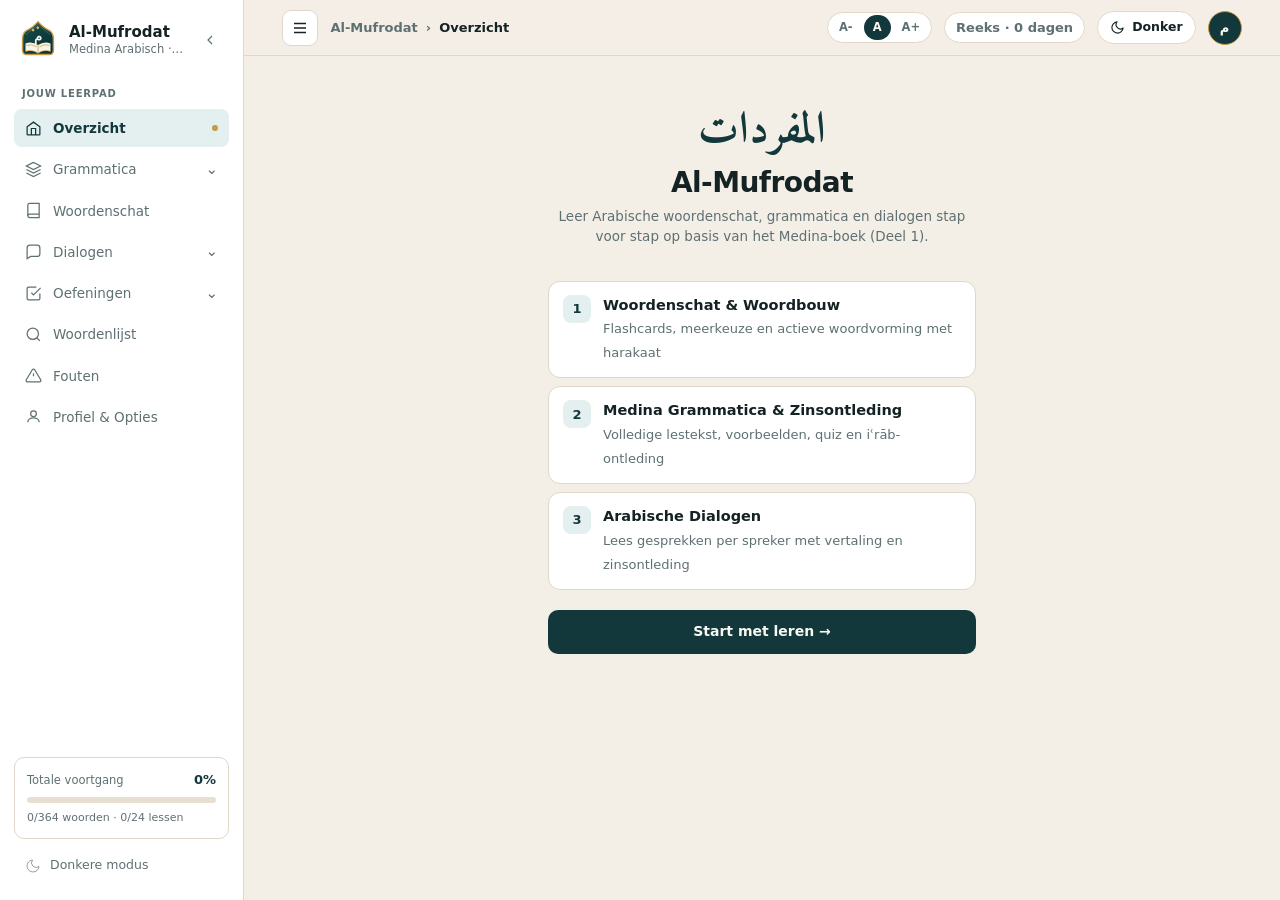
==== index.html @ 9043acca "Ververs grammatica- en CSS-cache op mobiel" ====
<!DOCTYPE html>
<html lang="nl">
<head>
<meta charset="UTF-8">
<meta name="viewport" content="width=device-width, initial-scale=1, viewport-fit=cover">
<title>Al-Mufrodat — Medina Arabisch · Woordenschat, Grammatica & Dialogen</title>
<meta name="theme-color" content="#F5F0E8">
<meta name="apple-mobile-web-app-capable" content="yes">
<link rel="icon" type="image/svg+xml" href="assets/al-mufrodat-logo.svg">
<meta name="description" content="Leer Arabische woordenschat, grammatica en dialogen met de Medina-methode. Download de woordenlijsten per les als PDF.">
<link rel="stylesheet" href="styles.css?v=20261110logo">
<link rel="stylesheet" href="polish.css?v=20261110mobile">
<script src="lessons_v2.js?v=20261110logo"></script>
<script src="grammar_v2.js?v=20261110mobile"></script>
<script src="parse_data.js?v=20261110logo"></script>
<script src="exercises_v2.js?v=20261110logo"></script>
<script src="conv_duo.js?v=20261110logo"></script>
<script src="vocab_duo.js?v=20261110logo"></script>
<style>
.duo-head{display:flex;flex-wrap:wrap;gap:12px;align-items:stretch;margin-bottom:18px}
.duo-stat{flex:1;min-width:100px;background:var(--surface);border:1.5px solid var(--line);border-radius:16px;padding:12px 14px;display:flex;flex-direction:column;gap:2px}
.duo-stat .k{font-size:11px;font-weight:700;letter-spacing:.06em;text-transform:uppercase;color:var(--muted)}
.duo-stat .v{font-size:22px;font-weight:800;color:var(--forest);line-height:1.15}
.duo-stat.gold .v{color:var(--gold)}
.duo-stat.fire .v{color:#e85d04}
.duo-tools{display:flex;flex-wrap:wrap;gap:8px;margin-bottom:16px;align-items:center}
.duo-tools .grow{flex:1}
.duo-path{display:flex;flex-direction:column;align-items:center;gap:0;max-width:420px;margin:0 auto;padding:8px 0 24px}
.duo-node-wrap{display:flex;flex-direction:column;align-items:center;width:100%;position:relative}
.duo-connector{width:4px;height:22px;background:var(--line);border-radius:4px}
.duo-node{width:100%;display:flex;align-items:center;gap:14px;padding:12px 14px;background:var(--surface);border:2px solid var(--line);border-radius:18px;cursor:pointer;text-align:start;font:inherit;color:inherit;box-shadow:0 2px 0 var(--line)}
.duo-node.done{border-color:var(--ok)}
.duo-node.busy{border-color:var(--gold)}
.duo-bubble{width:52px;height:52px;border-radius:50%;flex-shrink:0;display:grid;place-items:center;font-weight:800;font-size:16px;background:var(--paper-deep);color:var(--muted);border:3px solid var(--line)}
.duo-node.busy .duo-bubble{background:var(--gold);color:#173B3F}
.duo-node.done .duo-bubble{background:var(--ok);color:#fff}
.duo-node-body{flex:1;min-width:0}
.duo-node-body strong{display:block;font-size:15px;font-weight:700}
.duo-node-body span{font-size:12.5px;color:var(--muted)}
.duo-node-cta{font-size:12px;font-weight:700;color:var(--forest)}
.flash-card .hint,.flash-card .translit,.card .translit,.translit{display:none!important}
.qcard .q-pic{margin:0 0 10px!important}
.qcard .qar,.qcard .big-ar{font-size:clamp(26px,7vw,38px)!important;margin-top:8px!important}
.gram-sec-title{display:none!important}

/* Woordenlijsten zijn lesmateriaal, geen aparte grammatica-sectie. */
.vocab-pdf-link{display:inline-flex;align-items:center;justify-content:center;min-height:40px;align-self:flex-end;margin:8px 6px 4px;padding:7px 14px;border:1px solid var(--line);border-radius:12px;color:var(--forest);background:var(--surface);font-size:13px;font-weight:750;text-decoration:none}
.vocab-pdf-link:hover,.vocab-pdf-link:focus-visible{border-color:var(--gold);background:var(--forest-soft);outline-offset:2px}
.sb-brand-mark[src]{display:block;width:40px;height:40px;object-fit:contain;border:0;background:transparent;border-radius:0}
@media(max-width:480px){.vocab-pdf-link{margin:8px 4px 8px}}
</style>
</head>
<body>
<div id="sidebar-host"></div>
<div id="topbar-host"></div>
<div id="app"><p style="padding:2rem;font-family:system-ui">Laden…</p></div>
<div id="tabbar-host"></div>
<div class="toast" id="toast"></div>
<script>
(async function(){
  const GOOD = 'app_core.js';
  function scrollPageTop(){
    try {
      window.scrollTo(0, 0);
      document.documentElement.scrollTop = 0;
      document.body.scrollTop = 0;
      const app = document.getElementById('app');
      if (app) app.scrollTop = 0;
    } catch (e) {}
  }
  window.__scrollPageTop = scrollPageTop;
  try {
    const res = await fetch(GOOD);
    if (!res.ok) throw new Error('HTTP ' + res.status);
    let inline = await res.text();
    if (!inline.includes('const BASE_WORDS') || !inline.includes('function render(')) {
      throw new Error('Lokaal applicatiescript ontbreekt of is ongeldig');
    }

    inline = inline
      .replace(/function renderBook\(\)\{\s*if\(window\.renderBook\) return window\.renderBook\(\);\s*return '';\s*\}/, 'function renderBookFallback(){ return ""; }')
      .replace(/function renderBookLesson\(\)\{\s*if\(window\.renderBookLesson\) return window\.renderBookLesson\(\);\s*return '';\s*\}/, 'function renderBookLessonFallback(){ return ""; }')
      .replace(/html=\(window\.renderBook\?window\.renderBook\(\):renderBook\(\)\);/g, 'html=(typeof window.renderBook==="function"?window.renderBook():renderBookFallback());')
      .replace(/html=\(window\.renderBookLesson\?window\.renderBookLesson\(\):renderBookLesson\(\)\);/g, 'html=(typeof window.renderBookLesson==="function"?window.renderBookLesson():renderBookLessonFallback());');

    inline = inline.replace(
      /if\(m==='gram'\)\{\s*sbMenuState\.gram = true;\s*state\.path='grammar';\s*if\(state\.view==='book-lesson'\)\{\s*state\.view='book';\s*state\.bookLesson=null;\s*try\{history\.pushState\(null,'','#\/grammatica'\)\}\s*catch\(e\)\{\}\s*\} else if\(state\.view!=='book'\)\{\s*state\.view='book';\s*state\.bookLesson=null;\s*try\{history\.pushState\(null,'','#\/grammatica'\)\}\s*catch\(e\)\{\}\s*\}\s*render\(\);\s*\(document\.getElementById\("app"\)\|\|window\)\.scrollTop=0;\s*return;\s*\}/,
      "if(m==='gram'){const willOpen=!sbMenuState.gram;sbMenuState.gram=willOpen;if(willOpen){state.path='grammar';if(state.view!=='book'&&state.view!=='book-lesson'){state.view='book';state.bookLesson=null;try{history.pushState(null,'','#/grammatica')}catch(e){}}}render();if(willOpen&&window.__scrollPageTop)window.__scrollPageTop();return;}if(m==='ex'){const willOpenEx=!sbMenuState.ex;sbMenuState.ex=willOpenEx;if(willOpenEx){state.path='exercises';if(state.view!=='ex'&&state.view!=='ex-lesson'){state.view='ex';state.exLesson=null;try{history.pushState(null,'','#/oefeningen')}catch(e){}}}render();if(willOpenEx&&window.__scrollPageTop)window.__scrollPageTop();return;}"
    );

    inline = inline
      .replace(/const gramOpen = \(path === 'grammar'\) \|\| \(state\.view === 'book'\) \|\| \(state\.view === 'book-lesson'\) \|\| !!sbMenuState\.gram;/, "const gramOpen = !!sbMenuState.gram;\n  const exOpen = !!sbMenuState.ex;")
      .replace(/const convOpen = \(path === 'conv'\) \|\| \(state\.view === 'conv'\) \|\| \(state\.view === 'conv-unit'\) \|\| !!sbMenuState\.conv;/, "const convOpen = !!sbMenuState.conv;");

    inline = inline.replace(/let sbMenuState = \{ gram: false, conv: false \};/, "let sbMenuState = { gram: false, conv: false, ex: false };\nwindow.sbMenuState = sbMenuState;");
    inline = inline.replace(/else if\(act==='open-book'\)\{\s*state\.path='grammar';/, "else if(act==='open-book'){\n    sbMenuState.gram=true;\n    state.path='grammar';");
    inline = inline.replace(/\(document\.getElementById\("app"\)\|\|window\)\.scrollTop=0/g, "(window.__scrollPageTop?window.__scrollPageTop():window.scrollTo(0,0))");
    inline = inline.replace(/if\(\['book','book-lesson'\]\.includes\(state\.view\)\)return 'grammar';/, "if(['book','book-lesson'].includes(state.view))return 'grammar';\n  if(['ex','ex-lesson'].includes(state.view))return 'exercises';");
    inline = inline.replace(/else if\(state\.view==='book-lesson'\)html=\(typeof window\.renderBookLesson===\"function\"\?window\.renderBookLesson\(\):renderBookLessonFallback\(\)\);/, "else if(state.view==='book-lesson')html=(typeof window.renderBookLesson===\"function\"?window.renderBookLesson():renderBookLessonFallback());\n  else if(state.view==='ex')html=(typeof window.renderExercises===\"function\"?window.renderExercises():'<p class=\"empty\">Oefeningen laden…</p>');\n  else if(state.view==='ex-lesson')html=(typeof window.renderExerciseLesson===\"function\"?window.renderExerciseLesson():'<p class=\"empty\">Oefening laden…</p>');");
    // Compacte labels voor de mobiele hoofdtabbalk.
    inline = inline.replace("{v:'vocab',l:'Woorden',", "{v:'vocab',l:'Woord',")
      .replace("{v:'book',l:'Grammatica',", "{v:'book',l:'Gram.',")
      .replace("{v:'conv',l:'Dialogen',", "{v:'conv',l:'Praat',");
    inline = inline.replace(/book: 'Grammatica · Medina-boek',/, "book: 'Grammatica · Medina-boek',\n    ex: 'Oefeningen',\n    'ex-lesson': 'Oefeningen',");

    inline = inline.replace(
      /(<button type="button" class="sbn sbn-course \$\{path==='conv'\?'active':''\}" data-act="sb-menu" data-menu="conv"[\s\S]*?<\/div>\s*)\n\n\n\s*<button type="button" class="sbn \$\{state\.view==='words'/,
      "$1\n\n      <button type=\"button\" class=\"sbn sbn-course ${path==='exercises'?'active':''}\" data-act=\"sb-menu\" data-menu=\"ex\" aria-expanded=\"${exOpen}\">\n        <svg viewBox=\"0 0 24 24\" fill=\"none\" stroke=\"currentColor\"><path d=\"M9 11l3 3L22 4\"/><path d=\"M21 12v7a2 2 0 01-2 2H5a2 2 0 01-2-2V5a2 2 0 012-2h11\"/></svg>\n        <span>Oefeningen</span>\n        <span class=\"sb-chevron\">⌄</span>\n      </button>\n      <div class=\"sb-course-menu ${exOpen?'open':''}\">\n        ${exLinks}\n      </div>\n\n      <button type=\"button\" class=\"sbn ${state.view==='words'"
    );

    inline = inline.replace(
      /const convLinks = Object\.entries\(CONVERSATIONS\)\.map\(\(\[u, c\]\) => \{[\s\S]*?\}\)\.join\(''\);/,
      "const convLinks = Object.entries(CONVERSATIONS).map(([u, c]) => {\n    const active = state.view==='conv-unit' && String(state.convUnit)===String(u);\n    const num = String(u).padStart(2,'0');\n    return `<button type=\"button\" class=\"${active?'active':''}\" data-act=\"open-conv\" data-u=\"${u}\"><span>${num}</span>${esc(c.titleNl)}</button>`;\n  }).join('');\n\n  const exListNums = [];\n  for (let i = 1; i <= 23; i++) exListNums.push(i);\n  const exLinks = exListNums.map(n => {\n    const active = state.view==='ex-lesson' && Number(state.exLesson)===Number(n);\n    const num = String(n).padStart(2,'0');\n    const isDone = (window.EX2 && window.EX2.lessonDone) ? window.EX2.lessonDone(n) : false;\n    return `<button type=\"button\" class=\"${active?'active':''}\" data-act=\"open-ex\" data-l=\"${n}\"><span>${num}</span>Les ${n}${isDone?' ✓':''}</button>`;\n  }).join('');"
    );

    inline = inline.replace(/else if\(act==='open-book'\)\{/, "else if(act==='open-ex'){\n    const n = parseInt(btn.dataset.l, 10);\n    if(isNaN(n)) return;\n    sbMenuState.ex = true;\n    state.path = 'exercises';\n    state.view = 'ex-lesson';\n    state.exLesson = n;\n    try{history.pushState(null,'','#/oefeningen/'+n)}catch(e){}\n    render();\n    if(window.__scrollPageTop) window.__scrollPageTop();\n    return;\n  }\n  else if(act==='open-book'){");

    inline = inline.replace(
      /else if\(v==='book'\)\{state\.path='grammar';state\.view='book';state\.bookLesson=null;state\.bookTab='uitleg';if\(state\.g2\)state\.g2\.view='map';sbMenuState\.gram=true;try\{history\.pushState\(null,'','#\/grammatica'\)\}catch\(e\)\{\}\}/,
      "else if(v==='book'){state.path='grammar';state.view='book';state.bookLesson=null;state.bookTab='uitleg';if(state.g2)state.g2.view='map';sbMenuState.gram=true;try{history.pushState(null,'','#/grammatica')}catch(e){}}\n    else if(v==='ex'||v==='oefeningen'){state.path='exercises';state.view='ex';state.exLesson=null;sbMenuState.ex=true;try{history.pushState(null,'','#/oefeningen')}catch(e){}}"
    );

    // De oude globale declaraties overschreven eerder de modernere renderers
    // uit conv_duo.js en vocab_duo.js. Bewaar ze uitsluitend als fallback.
    inline = inline.replace(/function renderConv\(\)\{/, 'function renderConvLegacy(){');
    inline = inline.replace(/function renderConvUnit\(\)\{/, 'function renderConvUnitLegacy(){');
    inline = inline.replace(/function renderFlash\(\)\{/, 'function renderFlashLegacy(){');

    inline = inline.replace(/else if\(state\.view==='conv'\)html=renderConv\(\);/, "else if(state.view==='conv')html=(typeof window.renderConv===\"function\"?window.renderConv():renderConvLegacy());");
    inline = inline.replace(/else if\(state\.view==='conv-unit'\)html=renderConvUnit\(\);/, "else if(state.view==='conv-unit')html=(typeof window.renderConvUnit===\"function\"?window.renderConvUnit():renderConvUnitLegacy());");
    inline = inline.replace(/else if\(state\.view==='flash'\)html=renderFlash\(\);/, "else if(state.view==='flash')html=(typeof window.renderFlash===\"function\"?window.renderFlash():renderFlashLegacy());");
    inline = inline.replace(/state\.convUnit=String\(btn\.dataset\.u\|\|''\);state\.view='conv-unit';state\.convOpen=\{\};state\.convShowAll=true;state\.convDi=0;state\.path='conv';/, "state.convUnit=String(btn.dataset.u||'');state.view='conv-unit';state.convOpen={};state.convShowAll=false;state.convDi=0;state.path='conv';");
    inline = inline.replace(/<div class="hint">\$\{f\?'Tik of druk Spatie om terug te draaien':'Tik of druk Spatie voor antwoord'\}<\/div>/g, '');
    inline = inline.replace(/<div class="vl-translit" style="margin-bottom:12px">Transcriptie-hint: <strong>\$\{esc\(w\.translit\|\|''\)\}<\/strong><\/div>/g, '');
    inline = inline.replace(/<div class="translit">\$\{esc\(w\.translit\|\|''\)\}<\/div>/g, '');
    inline = inline.replace(/ · \$\{esc\(w\.translit\|\|''\)\}/g, '');
    inline = inline.replace(/\$\{esc\(w\.translit\|\|''\)\} · /g, '');

    // flash-next op laatste kaart → quiz
    inline = inline.replace(
      /else if\(act==='flash-next'\)\{\s*state\.idx=Math\.min\(state\.pool\.length-1,state\.idx\+1\);state\.flipped=false;render\(\);\s*\}/,
      "else if(act==='flash-next'){if(state.idx>=state.pool.length-1){startLearn(String(state.lesson));}else{state.idx=Math.min(state.pool.length-1,state.idx+1);state.flipped=false;render();}}"
    );

    // Grammatica boven Woordenschat
    inline = inline.replace(
      /(<button type="button" class="sbn \$\{path==='vocab'&&state\.view!=='words'&&state\.view!=='home'\?'active':''\}" data-act="nav" data-v="vocab">[\s\S]*?<\/button>\s*)\n\s*(<button type="button" class="sbn sbn-course \$\{path==='grammar'\?'active':''\}" data-act="sb-menu" data-menu="gram"[\s\S]*?<\/div>\s*)/,
      "$2\n\n      $1"
    );

    // Het nieuwe logo vervangt het kleine tekstsymbool in de zijbalk.
    inline = inline.replace(
      '<div class="sb-brand-mark" lang="ar">م</div>',
      '<img class="sb-brand-mark" src="assets/al-mufrodat-logo.svg" alt="" width="40" height="40" loading="eager">'
    );

    const s = document.createElement('script');
    s.textContent = inline;
    document.body.appendChild(s);

    window.__duoXP = (function(){ try { return parseInt(localStorage.getItem('alm_xp')||'0',10)||0; } catch(e){ return 0; } })();
    window.__duoCombo = 0;

    window.renderVocabHub = function renderVocabHub(){
      const total = ALL.length, m = mastered(ALL), pct = total ? Math.round(100 * m / total) : 0;
      const st = (typeof streak!=='undefined' && streak.last) ? (function(){
        const t = new Date().toISOString().slice(0,10);
        const y = new Date(Date.now()-864e5).toISOString().slice(0,10);
        return (streak.last===t||streak.last===y) ? (streak.count||0) : 0;
      })() : 0;
      const xp = window.__duoXP||0;
      let path = '';
      lessonNums().forEach(function(n, i){
        const ws = wordsFor(n);
        const mm = mastered(ws);
        const p = ws.length ? Math.round(100 * mm / ws.length) : 0;
        const stt = p >= 100 ? 'done' : p > 0 ? 'busy' : '';
        const title = VOCAB_TITLES[n] || (LESSON_META[n] || ['', ''])[0];
        const meta = p >= 100 ? ('★ ' + mm + '/' + ws.length) : (mm + '/' + ws.length + ' · ' + p + '%');
        const cta = p >= 100 ? 'Herhaal' : (p > 0 ? 'Ga verder' : 'Start');
        if (i > 0) path += '<div class="duo-connector"></div>';
        path += '<div class="duo-node-wrap ' + stt + '"><button type="button" class="duo-node ' + stt + '" data-act="start-flash" data-l="' + n + '"><span class="duo-bubble">' + (p>=100?'✓':String(n)) + '</span><span class="duo-node-body"><strong>Les ' + n + (title?' · '+esc(title):'') + '</strong><span>' + meta + '</span></span><span class="duo-node-cta">' + cta + ' ›</span></button>';
        // 11 en 24 bevatten in de originele grammaticadata geen losse woordenlijst.
        if (n >= 1 && n <= 23 && n !== 11) {
          const fileNumber = String(n).padStart(2, '0');
          path += '<a class="vocab-pdf-link" href="pdf/woordenlijst-les-' + fileNumber + '.pdf" download="Al-Mufrodat-woordenlijst-les-' + fileNumber + '.pdf" aria-label="Download woordenlijst van les ' + n + ' als PDF">↓ Woordenlijst PDF</a>';
        }
        path += '</div>';
      });
      return '<div class="desktop-page"><div style="margin-bottom:8px"><h1 style="font-size:24px;font-weight:800;margin:0 0 4px">Woordenschat</h1><p style="margin:0;color:var(--muted);font-size:14px">Kaarten eerst · daarna test</p></div><div class="duo-head"><div class="duo-stat"><span class="k">Beheerst</span><span class="v">' + m + '/' + total + '</span></div><div class="duo-stat gold"><span class="k">Voortgang</span><span class="v">' + pct + '%</span></div><div class="duo-stat fire"><span class="k">Reeks</span><span class="v">🔥 ' + st + '</span></div><div class="duo-stat"><span class="k">XP</span><span class="v">' + xp + '</span></div></div><div class="duo-tools"><button class="btn btn-sm btn-primary" data-act="start-flash" data-l="all">Kaarten</button><button class="btn btn-sm btn-secondary" data-act="start-learn" data-l="all">Quiz</button><span class="grow"></span><button class="btn btn-secondary btn-sm" data-act="nav" data-v="words">Lijst</button></div><div class="duo-path">' + path + '</div></div>';
    };
    try { renderVocabHub = window.renderVocabHub; } catch (e) {}

    if (typeof render === 'function' && window.state) render();
  } catch (err) {
    console.error(err);
    document.getElementById('app').innerHTML = '<div style="padding:2rem;font-family:system-ui"><h1>Laden mislukt</h1><p>' + String(err.message || err) + '</p></div>';
  }
})();
</script>
</body>
</html>
---- styles.css ----
/* Local Amiri font definitions */
@font-face {
  font-family: 'Amiri';
  font-style: normal;
  font-weight: 400;
  font-display: swap;
  src: url('fonts/amiri-regular-ar.woff2') format('woff2');
  unicode-range: U+0600-06FF, U+0750-077F, U+0870-088E, U+0890-0891, U+08A0-08E1, U+08E3-08FF, U+200C-200E, U+2010-2011, U+204F, U+2E41, U+FB50-FDFF, U+FE70-FE74, U+FE76-FEFC;
}
@font-face {
  font-family: 'Amiri';
  font-style: normal;
  font-weight: 400;
  font-display: swap;
  src: url('fonts/amiri-regular-latin.woff2') format('woff2');
  unicode-range: U+0000-00FF, U+0131, U+0152-0153, U+02BB-02BC, U+02C6, U+02DA, U+02DC, U+0304, U+0308, U+0329, U+2000-206F, U+20AC, U+2122, U+2191, U+2193, U+2212, U+2215, U+FEFF, U+FFFD;
}
@font-face {
  font-family: 'Amiri';
  font-style: normal;
  font-weight: 700;
  font-display: swap;
  src: url('fonts/amiri-bold-ar.woff2') format('woff2');
  unicode-range: U+0600-06FF, U+0750-077F, U+0870-088E, U+0890-0891, U+08A0-08E1, U+08E3-08FF, U+200C-200E, U+2010-2011, U+204F, U+2E41, U+FB50-FDFF, U+FE70-FE74, U+FE76-FEFC;
}
@font-face {
  font-family: 'Amiri';
  font-style: normal;
  font-weight: 700;
  font-display: swap;
  src: url('fonts/amiri-bold-latin.woff2') format('woff2');
  unicode-range: U+0000-00FF, U+0131, U+0152-0153, U+02BB-02BC, U+02C6, U+02DA, U+02DC, U+0304, U+0308, U+0329, U+2000-206F, U+20AC, U+2122, U+2191, U+2193, U+2212, U+2215, U+FEFF, U+FFFD;
}

:root{
  --paper:#F4EFE6; --paper-deep:#E7DFD0; --surface:#FFFFFF;
  --ink:#142224; --ink-soft:#344749; --muted:#5E7072;
  --line:#DFD7C8; --line-strong:#C8BDA8;
  --forest:#12383B; --forest-dark:#0B2527; --forest-soft:#E4EFEF;
  --on-forest:#FAF7F2;
  --gold:#C49A45; --gold-soft:#DAB86E; --gold-pale:rgba(196,154,69,.15);
  --clay:#B83B2A; --clay-soft:#FCE8E5; --ok:#1F7A4C; --ok-soft:#E3F5EC;
  --purple:#12383B; --purple-soft:#E4EFEF; --on-purple:#FAF7F2;
  --blue:#12383B; --blue-soft:#E4EFEF; --on-blue:#FAF7F2;
  --nav:#FFFFFF; --hero:#12383B;
  --radius:14px; --shadow:0 4px 18px rgba(18,56,59,.06);
  --font:Figtree,system-ui,-apple-system,sans-serif; --ar:Amiri,serif;
}

[data-theme="dark"]{
  --paper:#0B1416;
  --paper-deep:#111E21;
  --surface:#152629;
  --ink:#EDF4F5;
  --ink-soft:#B2C5C7;
  --muted:#809699;
  --line:#20373B;
  --line-strong:#2D4A50;
  --forest:#68BCC2;
  --forest-dark:#7EC8CE;
  --forest-soft:rgba(104,188,194,0.14);
  --on-forest:#0B1416;
  --gold:#D4AE5C;
  --gold-soft:#E2C785;
  --gold-pale:rgba(212,174,92,0.16);
  --clay:#E26D5C;
  --clay-soft:rgba(226,109,92,0.18);
  --ok:#48BB78;
  --ok-soft:rgba(72,187,120,0.18);
  --purple:#68BCC2;
  --purple-soft:rgba(104,188,194,0.14);
  --on-purple:#0B1416;
  --blue:#68BCC2;
  --blue-soft:rgba(104,188,194,0.14);
  --on-blue:#0B1416;
  --nav:#101D20;
  --hero:#081012;
  --shadow:0 8px 30px rgba(0,0,0,0.45);
}

*{box-sizing:border-box;margin:0;padding:0;-webkit-tap-highlight-color:transparent}
html, body, #app {
  touch-action: pan-y pinch-zoom;
}
html{-webkit-font-smoothing:antialiased;color-scheme:light;-webkit-text-size-adjust:100%}
[data-theme="dark"]{color-scheme:dark}

body{
  font-family:var(--font);
  background:var(--paper);
  color:var(--ink);
  min-height:100dvh;
  line-height:1.5;
  caret-color:transparent;
  transition:background .2s ease,color .2s ease;
}
input,textarea,select,[contenteditable="true"]{
  caret-color:var(--ink);
  -webkit-user-select:text!important;
  user-select:text!important;
  pointer-events:auto;
  font:inherit;
  color:inherit;
}
button,.tab,.path-card,.card,.lesson,.book-lesson,.opt,.icon-btn,.sbn,.route-card,.core-item{
  caret-color:transparent;
  -webkit-user-select:none;
  user-select:none;
}
button{font:inherit;cursor:pointer;border:none;background:none;color:inherit}
:focus{outline:none}
:focus-visible{outline:2px solid var(--gold);outline-offset:2px}
::selection{background:rgba(191,157,86,.32);color:inherit}

.ar,
[lang="ar"],
.ar-inline {
  font-family: var(--ar);
  direction: rtl;
  font-feature-settings: "liga" 1, "calt" 1;
  -webkit-font-smoothing: antialiased;
  text-rendering: optimizeLegibility;
}

/* Arabisch in lopende tekst & titels (Punt 6): aanzienlijk groter, royale regelafstand, klinkertekens nooit knijpen */
.ar-inline {
  display: inline-block;
  font-size: max(24px, 1.32em);
  line-height: 2.05;
  padding: 0 3px;
  vertical-align: -0.1em;
  unicode-bidi: isolate;
  font-weight: 700;
  color: var(--forest);
  overflow: visible;
}

[data-theme="dark"] .ar-inline {
  color: var(--forest-dark, #7ec8ce);
}

/* Arabisch in lopende Nederlandse tekst, kopjes en lijsten */
p .ar-inline,
p [lang="ar"],
.gram-p .ar-inline,
.gram-p [lang="ar"],
.gram-rule .ar-inline,
.gram-rule [lang="ar"],
.gram-footnote .ar-inline,
.gram-footnote [lang="ar"],
h1 .ar-inline, h1 [lang="ar"],
h2 .ar-inline, h2 [lang="ar"],
h3 .ar-inline, h3 [lang="ar"],
.gram-lesson-title .ar-inline,
.gram-lesson-title [lang="ar"] {
  font-size: max(24px, 1.32em);
  line-height: 2.05;
  padding: 0 3px;
  display: inline-block;
  vertical-align: -0.1em;
  unicode-bidi: isolate;
  font-weight: 700;
  overflow: visible;
}

[data-ar="s"] .ar,[data-ar="s"] .qar,[data-ar="s"] .big-ar{font-size:90%}
[data-ar="l"] .book-line .ar,[data-ar="l"] .qar,[data-ar="l"] .big-ar{font-size:118%}

/* ===== BUTTONS & SHARED UI ===== */
.btn{
  display:inline-flex;align-items:center;justify-content:center;gap:8px;
  min-height:44px;padding:0 18px;border-radius:10px;
  font-weight:600;font-size:14px;transition:all .15s ease;
}
.btn-primary{background:var(--forest);color:var(--on-forest)}
.btn-primary:hover{filter:brightness(1.08)}
.btn-primary:active{transform:scale(.99)}
.btn-gold{background:var(--gold);color:#173B3F;font-weight:700}
.btn-gold:hover{filter:brightness(1.06)}
.btn-secondary{background:var(--surface);border:1.5px solid var(--line-strong);color:var(--ink)}
.btn-secondary:hover{border-color:var(--gold)}
.btn-ghost{color:var(--ink-soft);border:1px solid transparent}
.btn-ghost:hover{background:var(--paper-deep);color:var(--ink)}
.btn-danger{background:var(--clay);color:#fff}
.btn:disabled{opacity:.42;cursor:not-allowed}
.btn-block{width:100%}
.btn-sm{min-height:36px;padding:0 12px;font-size:13px;border-radius:8px}

.icon-btn{
  width:42px;height:42px;border-radius:10px;display:grid;place-items:center;
  border:1.5px solid var(--line);background:var(--surface);color:var(--ink-soft);
  transition:border-color .15s,color .15s,background .15s;
}
.icon-btn:hover{border-color:var(--gold);color:var(--forest)}

.card{
  background:var(--surface);
  border:1px solid var(--line);
  border-radius:var(--radius);
  padding:18px;
  box-shadow:var(--shadow);
}
.progress{height:7px;background:var(--paper-deep);border-radius:99px;overflow:hidden}
.progress>i{display:block;height:100%;background:var(--gold);border-radius:inherit;transition:width .35s ease}

.back{
  display:inline-flex;align-items:center;gap:8px;
  font-size:13.5px;font-weight:600;color:var(--ink-soft);
  min-height:38px;padding:4px 10px 4px 4px;border-radius:9px;
  transition:color .15s,background .15s;
}
.back:hover{color:var(--forest);background:var(--paper-deep)}
.back span{
  width:30px;height:30px;border-radius:8px;
  background:var(--forest);color:var(--on-forest);
  display:grid;place-items:center;font-size:15px;
}

/* ===== MOBILE TABBAR (<700px) ===== */
.sidebar,.topbar{display:none}
#tabbar-host{
  position:fixed;left:0;right:0;bottom:0;z-index:200;
  background:var(--nav);border-top:1px solid var(--line);
}
.tabbar{
  padding:6px 10px calc(6px + env(safe-area-inset-bottom,0px));
  background:var(--nav);
}
.tabbar-inner{max-width:520px;margin:0 auto;display:grid;grid-template-columns:repeat(5,1fr);gap:4px}
.tab{
  display:flex;flex-direction:column;align-items:center;gap:3px;
  padding:7px 4px;border-radius:12px;font-size:10px;font-weight:700;color:var(--muted);
}
.tab.active{color:var(--forest);background:var(--forest-soft)}
.tab.active svg{stroke:var(--gold)}
.tab svg{width:20px;height:20px}

/* ===== HEADERS & SECTION HEADERS (.sh from Al-Wajibat) ===== */
.header{text-align:left;padding:6px 0 14px}
.header .logo{font-family:var(--ar);font-size:32px;font-weight:700;color:var(--forest);line-height:1}
.header h1{font-size:22px;font-weight:700;margin-top:4px;letter-spacing:-.02em}
.header p{color:var(--muted);font-size:13.5px;margin-top:2px}
.stats{display:flex;gap:8px;flex-wrap:wrap;margin-top:12px}
.chip{
  display:inline-flex;align-items:center;gap:6px;padding:6px 12px;
  border-radius:999px;border:1px solid var(--line);background:var(--surface);
  font-size:12px;font-weight:600;color:var(--ink-soft);
}

.sh{
  display:flex;flex-direction:column;gap:14px;
  padding:8px 0 18px;border-bottom:1px solid var(--line);margin-bottom:18px;
}
.sh-main{flex:1;min-width:0}
.sh-eyebrow{
  display:inline-flex;align-items:center;gap:6px;
  font-size:11px;font-weight:700;letter-spacing:.08em;text-transform:uppercase;
  color:var(--gold);margin-bottom:6px;
}
.sh-eyebrow::before{content:"";width:6px;height:6px;border-radius:50%;background:var(--gold)}
.sh h1{
  font-family:var(--ar);font-weight:700;
  font-size:clamp(26px,4vw,36px);line-height:1.15;color:var(--ink);margin-bottom:6px;
}
.sh p{font-size:13.5px;color:var(--muted);line-height:1.5;max-width:560px}
.sh-progress-box{
  background:var(--surface);border:1px solid var(--line);
  border-radius:10px;padding:12px 14px;min-width:155px;
}
.sh-progress-label{font-size:11px;font-weight:600;color:var(--muted);text-transform:uppercase;letter-spacing:.05em;margin-bottom:4px}
.sh-progress-pct{font-size:20px;font-weight:700;color:var(--forest);margin-bottom:8px;line-height:1.1}
.sh-progress-bar{height:6px;border-radius:999px;background:var(--paper-deep);overflow:hidden}
.sh-progress-fill{height:100%;background:var(--gold);border-radius:999px;transition:width .35s ease}

/* ===== RESUME ROW & LESSON CARDS ===== */
.resume-row{
  display:flex;flex-wrap:wrap;align-items:center;gap:8px 12px;
  width:100%;text-align:start;padding:13px 16px;margin-bottom:14px;
  border:1px solid var(--line);border-radius:12px;background:var(--surface);
  transition:border-color .15s,box-shadow .15s;
}
.resume-row:hover{border-color:var(--gold);box-shadow:0 4px 14px rgba(23,59,63,.06)}
.resume-k{
  font-size:11px;font-weight:800;letter-spacing:.06em;text-transform:uppercase;
  color:var(--gold);background:var(--gold-pale);padding:3px 8px;border-radius:6px;
}
.resume-t{font-weight:700;flex:1;font-size:14px}
.resume-m{font-size:12.5px;font-weight:600;color:var(--forest)}

.section-h{display:flex;align-items:baseline;justify-content:space-between;margin:22px 0 10px}
.section-h h2{font-size:17px;font-weight:700}
.section-h span{font-size:11px;font-weight:700;color:var(--muted);text-transform:uppercase;letter-spacing:.06em}

.lesson{
  border:1px solid var(--line);background:var(--surface);
  border-radius:12px;padding:15px 16px;margin-bottom:10px;
  transition:border-color .15s,box-shadow .15s,transform .15s;
}
.lesson:hover{border-color:var(--gold)}
.lesson .status{font-size:10.5px;font-weight:700;text-transform:uppercase;letter-spacing:.06em;margin-bottom:2px}
.lesson .status.new{color:var(--muted)}
.lesson .status.busy{color:var(--gold)}
.lesson .status.done{color:var(--ok)}
.lesson h3{font-size:15.5px;font-weight:700;line-height:1.3}
.lesson .blurb{font-size:13px;color:var(--muted);margin:3px 0 10px}
.lesson .row{display:flex;gap:8px;margin-top:10px}
.lesson .row .btn{flex:1}

.path-lesson{display:flex;gap:14px;align-items:flex-start;width:100%}
.path-num{
  width:38px;height:38px;border-radius:10px;flex-shrink:0;
  display:grid;place-items:center;font-weight:800;font-size:14px;
  background:var(--paper-deep);color:var(--muted);border:1.5px solid var(--line);
}
.path-lesson.busy .path-num{background:var(--gold-pale);color:var(--forest);border-color:var(--gold)}
.path-lesson.done .path-num{background:var(--forest);color:var(--on-forest);border-color:var(--forest)}
.path-body{flex:1;min-width:0}
.path-body h3{font-size:15.5px;margin:2px 0 4px;font-weight:700;line-height:1.35}
.vocab-preview{font-family:var(--ar);font-size:18px;color:var(--forest);margin:4px 0 8px;line-height:1.4;white-space:nowrap;overflow:hidden;text-overflow:ellipsis;direction:rtl;letter-spacing:.02em}
.path-body .btn{width:100%;margin-top:8px}
.path-alts{display:flex;gap:14px;justify-content:center;margin-top:8px;padding-top:6px;border-top:1px dashed var(--line)}
.path-alts button{display:inline-flex;align-items:center;gap:5px;font-size:12.5px;font-weight:700;color:var(--muted);padding:3px 8px;border-radius:6px;transition:color .15s,background .15s}
.path-alts button svg{flex-shrink:0}
.path-alts button:hover{color:var(--forest);background:var(--paper-deep)}

/* ===== FLASHCARDS & QUIZ ===== */
.flash-card{
  min-height:300px;display:flex;flex-direction:column;align-items:center;justify-content:center;
  text-align:center;position:relative;cursor:pointer;padding:44px 22px 26px;
  transition:border-color .15s,transform .12s;
}
.flash-card:hover{border-color:var(--gold)}
.flash-card:active{transform:scale(.99)}
.flash-card .tag{position:absolute;top:14px;left:16px;font-size:11px;font-weight:700;color:var(--muted);letter-spacing:.08em;text-transform:uppercase}
.flash-card .speak{position:absolute;top:12px;right:12px}
.flash-card .big-ar{font-family:var(--ar);font-size:clamp(42px,10vw,64px);font-weight:700;line-height:1.3;direction:rtl}
.flash-card .translit{color:var(--muted);font-size:14px;margin-top:6px}
.flash-card .hint{margin-top:22px;font-size:11px;font-weight:700;color:var(--gold);letter-spacing:.08em;text-transform:uppercase}
.flash-card .nl{font-size:26px;font-weight:700}
.flash-controls{display:flex;align-items:center;justify-content:center;gap:14px;margin-top:18px}
.swipe-hint{display:none;text-align:center;font-size:11px;color:var(--muted);margin-top:10px;font-weight:600}
@media (hover:none) and (pointer:coarse){.swipe-hint{display:block}}

.qcard{position:relative;text-align:center;padding:28px 20px}
.qcard .qlabel{display:none}
.qcard .qmain{font-size:26px;font-weight:700;margin:10px 0 6px}
.qcard .qar{font-family:var(--ar);font-size:clamp(38px,9vw,56px);font-weight:700;direction:rtl;margin:8px 0}
.options{display:grid;grid-template-columns:1fr 1fr;gap:10px;margin-top:18px}
@media(max-width:440px){.options{grid-template-columns:1fr}}
.opt{
  min-height:60px;border:1.5px solid var(--line);border-radius:11px;
  background:var(--paper);font-family:var(--ar);font-size:22px;direction:rtl;
  padding:10px 14px;display:flex;align-items:center;justify-content:center;gap:8px;
  transition:border-color .15s,background .15s;
}
.opt:hover:not(:disabled){border-color:var(--gold);background:var(--surface)}
.opt.opt-nl{font-family:var(--font);font-size:15px;font-weight:600;direction:ltr;min-height:54px;text-align:center}
.opt.correct{background:var(--ok-soft)!important;border-color:var(--ok)!important;color:var(--ok)!important;font-weight:700}
.opt.wrong{background:var(--clay-soft)!important;border-color:var(--clay)!important;color:var(--clay)!important}
.opt:disabled{cursor:default}

.type-row{display:flex;gap:8px;margin-top:16px}
.type-row input{flex:1;min-height:46px;border:1.5px solid var(--line);border-radius:10px;padding:0 14px;background:var(--paper)}
.type-row input:focus{outline:none;border-color:var(--gold);box-shadow:0 0 0 3px var(--gold-pale)}
.dont-know{margin-top:14px;font-size:13px;color:var(--muted);text-decoration:underline;font-weight:600}

.feedback{
  position:fixed;left:0;right:0;bottom:calc(62px + env(safe-area-inset-bottom,0px));
  z-index:150;padding:14px 16px;transform:translateY(140%);
  transition:transform .25s cubic-bezier(.22,1,.36,1);
  border-top:2px solid transparent;pointer-events:none;visibility:hidden;
}
.feedback.show{transform:translateY(0);pointer-events:auto;visibility:visible}
.feedback.ok{background:var(--ok-soft);border-color:var(--ok)}
.feedback.no{background:var(--clay-soft);border-color:var(--clay)}
.feedback-inner{max-width:640px;margin:0 auto;display:flex;align-items:center;justify-content:space-between;gap:12px}
.feedback .txt{font-weight:700;font-size:14.5px}
.feedback.ok .txt{color:var(--ok)}
.feedback.no .txt{color:var(--clay)}

.summary{text-align:center;padding:32px 20px}
.sum-score{font-size:48px;font-weight:800;letter-spacing:-.03em;color:var(--forest);line-height:1}
.sum-score span{font-size:22px;color:var(--muted);font-weight:600}
.summary h2{font-size:24px;margin:8px 0 4px}
.summary p{color:var(--muted);margin-bottom:16px}

/* ===== WOORDENLIJST & FORMS ===== */
.search{
  width:100%;min-height:44px;border:1.5px solid var(--line);border-radius:10px;
  padding:0 14px;background:var(--surface);margin:10px 0 14px;
}
.search:focus{outline:none;border-color:var(--gold);box-shadow:0 0 0 3px var(--gold-pale)}
.wl-group{margin-bottom:20px;background:var(--surface);border:1px solid var(--line);border-radius:12px;padding:12px 16px}
.wl-h{font-size:11.5px;font-weight:700;letter-spacing:.07em;text-transform:uppercase;color:var(--gold);padding-bottom:8px;border-bottom:1px solid var(--line);margin-bottom:4px}
.wl-row{display:flex;align-items:center;gap:12px;padding:10px 0;border-bottom:1px solid var(--line)}
.wl-row:last-child{border-bottom:none}
.wl-row .nl{flex:1;font-weight:600;font-size:14.5px}
.wl-row .ar{font-size:23px;font-weight:700;color:var(--forest)}
.wl-row.warm{box-shadow:inset -3px 0 0 #D4A017}
.wl-row.hot{box-shadow:inset -3px 0 0 var(--clay)}

.form label{display:block;font-size:11px;font-weight:700;letter-spacing:.06em;text-transform:uppercase;color:var(--muted);margin:12px 0 5px}
.form input,.form select{width:100%;min-height:44px;border:1.5px solid var(--line);border-radius:10px;padding:0 12px;background:var(--paper)}
.form input:focus,.form select:focus{outline:none;border-color:var(--gold)}
.form .ar-in{font-family:var(--ar);font-size:20px;direction:rtl}

.toast{
  position:fixed;bottom:88px;left:50%;transform:translateX(-50%);
  background:var(--ink);color:var(--paper);padding:10px 18px;border-radius:10px;
  font-size:13.5px;font-weight:600;opacity:0;pointer-events:none;transition:opacity .25s;z-index:300;max-width:90%;
}
.toast.show{opacity:1}

/* ===== GRAMMAR & PARSING ===== */
.grammar-block{margin-bottom:16px}
.grammar-block h3{font-size:15.5px;font-weight:700;margin-bottom:8px;color:var(--forest)}
.grammar-block ul{padding-left:18px;margin-bottom:12px}
.grammar-block li{font-size:14.5px;line-height:1.55;margin-bottom:6px;color:var(--ink-soft)}
.ex{
  background:var(--paper);border:1px solid var(--line);border-radius:10px;
  padding:12px 16px;margin-bottom:8px;display:flex;justify-content:space-between;align-items:center;gap:12px;
}
.ex .ar{font-size:22px;font-weight:700}
.ex .nl{font-size:13.5px;color:var(--muted);margin-top:2px}

.lesson-tabs{
  position:sticky;top:8px;z-index:15;display:flex;gap:6px;margin:14px 0 18px;
  padding:5px;background:var(--paper-deep);border-radius:12px;border:1px solid var(--line);
  overflow-x:auto;flex-wrap:nowrap;scrollbar-width:none;
}
.lesson-tabs::-webkit-scrollbar{display:none}
.lesson-tab{
  flex:1;min-width:0;padding:10px 10px;border:none;border-radius:9px;
  background:transparent;font-family:inherit;font-size:13px;font-weight:700;
  color:var(--muted);cursor:pointer;transition:.15s;white-space:nowrap;text-align:center;
}
.lesson-tab.active{background:var(--surface);color:var(--forest);box-shadow:0 1px 4px rgba(0,0,0,.08);border:1px solid var(--line)}
[data-theme="dark"] .lesson-tab.active{border-color:var(--gold);color:var(--gold)}
.lesson-tab .tab-count{display:block;font-size:10.5px;font-weight:600;opacity:.75;margin-top:2px}
.lesson-pane{display:none}
.lesson-pane.active{display:block}

.parse-slots{display:flex;flex-direction:column;gap:8px;margin:10px 0}
.parse-slot{
  display:flex;align-items:center;justify-content:space-between;gap:10px;
  padding:11px 14px;border:1.5px dashed var(--line-strong);border-radius:12px;
  background:var(--surface);text-align:start;transition:border-color .15s,background .15s;
}
.parse-slot.drop{border-color:var(--gold);background:var(--gold-pale)}
.parse-slot.filled{border-style:solid;border-color:var(--line)}
.parse-lab{font-size:12.5px;font-weight:700;color:var(--muted);flex:1}
.parse-tok{font-size:22px;font-weight:700}
.parse-bank{display:flex;flex-wrap:wrap;gap:8px;justify-content:center;margin-top:10px}
.parse-chip{
  padding:8px 14px;border-radius:999px;border:1.5px solid var(--line);
  background:var(--surface);min-height:44px;display:flex;flex-direction:column;align-items:center;gap:2px;
}
.parse-chip .ar{font-size:21px}
.parse-chip.on{border-color:var(--gold);background:var(--gold-pale)}
.parse-info{
  display:inline-grid;place-items:center;width:19px;height:19px;border-radius:50%;
  background:var(--paper-deep);font-size:11px;margin-inline-start:5px;color:var(--forest);
}
.parse-explain{
  background:var(--forest-soft);border:1px solid var(--line);border-radius:12px;
  padding:14px;margin-bottom:12px;font-size:13.5px;line-height:1.5;
}
.parse-explain .parse-line{margin:0;padding:6px 0;border-bottom:1px solid var(--line);font-size:14px;color:var(--ink)}
.parse-explain .parse-line.parse-h{font-weight:800;border-bottom:0;padding-top:12px;color:var(--forest)}

/* ===== DIALOGUES & SPEECH RECOGNITION ===== */
.conv-banner{
  width:100%;height:160px;border-radius:14px;overflow:hidden;
  margin-bottom:14px;border:1px solid var(--line);background:var(--paper-deep);position:relative;
}
@media(min-width:600px){.conv-banner{height:190px}}
.conv-banner img{width:100%;height:100%;object-fit:cover;object-position:center 32%;display:block}
.conv-banner .conv-banner-fade{position:absolute;left:0;right:0;bottom:0;height:45%;background:linear-gradient(transparent,rgba(0,0,0,.35));pointer-events:none}

/* Dialogue Hub / Overview Cards */
.conv-unit-card{
  display:flex;flex-direction:column;text-align:start;
  background:var(--surface);border:1px solid var(--line);
  border-radius:16px;padding:18px 20px;cursor:pointer;
  transition:transform .18s cubic-bezier(.2,.8,.4,1), border-color .18s ease, box-shadow .18s ease;
  position:relative;width:100%;font-family:inherit;color:inherit;
}
.conv-unit-card:hover{
  transform:translateY(-2px);border-color:var(--forest);
  box-shadow:0 10px 24px -6px rgba(0,0,0,.12);
}
.conv-card-top{
  display:flex;justify-content:space-between;align-items:center;margin-bottom:12px;
}
.conv-card-badge{
  font-size:11.5px;font-weight:700;text-transform:uppercase;letter-spacing:.06em;
  color:var(--forest);background:rgba(104,188,194,.14);
  padding:3px 9px;border-radius:6px;
}
.conv-card-scenes{
  font-size:12px;font-weight:600;color:var(--muted);
}
.conv-card-body{
  flex:1;display:flex;flex-direction:column;gap:4px;
}
.conv-card-ar{
  font-family:var(--ar);font-size:24px;font-weight:700;line-height:1.4;
  color:var(--ink);text-align:right;direction:rtl;
}
.conv-card-title{
  font-size:15.5px;font-weight:700;color:var(--ink);line-height:1.35;
}
.conv-card-speakers{
  display:flex;flex-wrap:wrap;gap:6px;margin-top:8px;
}
.conv-spk-tag{
  display:inline-flex;align-items:baseline;gap:4px;
  font-size:11.5px;font-weight:600;color:var(--ink-soft);
  background:var(--paper-deep);border:1px solid var(--line);
  padding:2px 8px;border-radius:12px;
}
.conv-spk-tag small{
  color:var(--muted);font-size:10.5px;font-weight:500;
}
.conv-card-footer{
  display:flex;justify-content:space-between;align-items:center;
  margin-top:14px;padding-top:12px;border-top:1px solid var(--line);
  font-size:13px;font-weight:600;color:var(--forest);
}
.conv-card-arrow{
  font-size:15px;transition:transform .18s ease;
}
.conv-unit-card:hover .conv-card-arrow{
  transform:translateX(4px);
}

/* Dialogue Unit View */
.conv-top-bar{
  display:flex;justify-content:space-between;align-items:center;margin-bottom:12px;
}
.conv-top-unit-tag{
  font-size:13px;font-weight:700;color:var(--muted);
}
.conv-hero-card{
  background:var(--surface);border:1px solid var(--line);
  border-radius:18px;padding:20px;margin-bottom:14px;
  position:relative;overflow:hidden;
}
.conv-hero-kicker{
  font-size:11.5px;font-weight:700;text-transform:uppercase;letter-spacing:.08em;
  color:var(--forest);margin-bottom:4px;
}
.conv-hero-ar{
  font-family:var(--ar);font-size:clamp(26px,5.5vw,36px);font-weight:800;
  line-height:1.35;color:var(--ink);margin:4px 0;direction:rtl;text-align:right;
}
.conv-hero-nl{
  font-size:16.5px;font-weight:700;color:var(--ink-soft);
}
.conv-instruction{
  margin-top:10px;padding:8px 12px;border-radius:10px;
  background:var(--paper-deep);border:1px solid var(--line);
  font-size:13px;display:flex;align-items:center;gap:8px;flex-wrap:wrap;color:var(--ink);
}
.conv-instruction .ar{
  font-family:var(--ar);font-weight:700;font-size:15px;
}
.conv-inst-sub{
  color:var(--muted);font-size:12px;
}

/* Scene Selector Tabs */
.conv-scene-tabs{
  display:flex;gap:8px;overflow-x:auto;padding:2px 2px 10px;margin-bottom:12px;
  scrollbar-width:thin;
}
.conv-scene-tab{
  display:flex;flex-direction:column;align-items:flex-start;text-align:start;
  padding:8px 14px;border-radius:12px;min-width:120px;
  background:var(--surface);border:1.5px solid var(--line);
  cursor:pointer;transition:all .15s ease;font-family:inherit;
}
.conv-scene-tab:hover{
  border-color:var(--forest);background:var(--paper);
}
.conv-scene-tab.active{
  border-color:var(--forest);background:var(--paper-deep);
  box-shadow:0 0 0 1px var(--forest);
}
.conv-tab-num{
  font-size:10.5px;font-weight:700;text-transform:uppercase;letter-spacing:.05em;
  color:var(--muted);
}
.conv-scene-tab.active .conv-tab-num{
  color:var(--forest);
}
.conv-tab-label{
  font-size:13px;font-weight:700;color:var(--ink);white-space:nowrap;margin-top:2px;
}

/* Control Bar */
.conv-control-bar{
  display:flex;justify-content:space-between;align-items:center;gap:8px;flex-wrap:wrap;
  background:var(--surface);border:1px solid var(--line);
  border-radius:14px;padding:10px 14px;margin-bottom:14px;
}
.conv-ctrl-left,.conv-ctrl-right{
  display:flex;align-items:center;gap:6px;flex-wrap:wrap;
}
.conv-ctrl-btn{
  display:inline-flex;align-items:center;gap:6px;font-weight:600;
}
.conv-ctrl-btn svg{
  width:15px;height:15px;flex-shrink:0;
}

/* Dialogue Speech Bubbles */
.book-dialogue-wrap{display:block;margin-top:4px;margin-bottom:14px}
.book-dialogue{
  background:transparent;border:none;padding:0;
}
.conv-lines-stack{
  display:flex;flex-direction:column;gap:12px;
}
.book-line{
  background:var(--surface);border:1px solid var(--line);
  border-radius:16px;padding:14px 18px;margin:0;cursor:pointer;
  transition:border-color .18s ease, background-color .18s ease, transform .15s ease, box-shadow .18s ease;
  position:relative;
}
.book-line:hover{
  border-color:var(--line-strong);
}
.book-line.spk-b{
  background:var(--paper);
}
.book-line.line-active{
  border-color:var(--forest)!important;
  background:rgba(104,188,194,.12)!important;
  box-shadow:0 0 0 2px rgba(104,188,194,.35);
  transform:scale(1.008);
}
.book-line.line-ok{
  border-inline-start:5px solid var(--ok)!important;
  background:rgba(42,122,82,.08)!important;
}
.book-line.line-bad{
  border-inline-start:5px solid var(--clay)!important;
  background:rgba(179,64,47,.08)!important;
}
.book-line.line-mid{
  border-inline-start:5px solid var(--gold)!important;
  background:rgba(184,134,11,.08)!important;
}
.conv-line-header{
  display:flex;justify-content:space-between;align-items:center;margin-bottom:8px;gap:8px;
}
.conv-spk-badge{
  display:flex;align-items:center;gap:10px;
}
.conv-spk-avatar{
  width:32px;height:32px;border-radius:50%;
  display:grid;place-items:center;flex-shrink:0;
  font-family:var(--ar);font-weight:800;font-size:16px;color:#FFFFFF;
  box-shadow:0 2px 6px rgba(0,0,0,.15);
}
.conv-spk-info{
  display:flex;align-items:baseline;gap:6px;flex-wrap:wrap;
}
.conv-spk-name{
  font-family:var(--ar);font-size:19px;font-weight:800;color:var(--ink);
  line-height:1.2;
}
.conv-spk-phon{
  font-size:12px;font-weight:600;color:var(--muted);
}
.conv-line-actions,.line-actions{
  display:flex;gap:6px;flex-shrink:0;
}
.conv-act-btn,.line-actions button{
  width:34px;height:34px;border-radius:10px;border:1px solid var(--line);
  background:var(--paper-deep);color:var(--ink);font-size:14px;
  display:grid;place-items:center;cursor:pointer;
  transition:all .15s ease;
}
.conv-act-btn:hover,.line-actions button:hover{
  border-color:var(--forest);background:var(--surface);transform:scale(1.06);
}
.conv-act-btn.mic-btn.listening-target,.line-actions button.mic-btn.listening-target{
  background:var(--clay);color:#FFF;border-color:var(--clay);
  animation:tokpulse 1s infinite;
}
.conv-line-body{
  display:flex;flex-direction:column;gap:6px;
}
.conv-ar,.book-line .ar{
  font-family:var(--ar);font-size:clamp(22px,4.5vw,26px);line-height:1.6;
  font-weight:700;text-align:right;direction:rtl;color:var(--ink);
}
.conv-nl,.book-line .nl{
  display:none;font-size:14px;font-weight:500;color:var(--ink-soft);
  margin-top:6px;padding:8px 12px;background:var(--paper-deep);
  border-radius:10px;text-align:left;direction:ltr;line-height:1.45;
  border:1px solid var(--line);
}
.book-line.open .conv-nl,.book-line.show-all .conv-nl,
.book-line.open .nl,.book-line.show-all .nl{display:block}

/* Navigation */
.conv-nav{display:flex;align-items:center;justify-content:space-between;gap:10px;margin:18px 0 8px;flex-wrap:wrap}
.conv-dots{display:flex;gap:6px;align-items:center;justify-content:center;flex:1}
.conv-dot{width:8px;height:8px;border-radius:50%;background:var(--line-strong);border:none;padding:0;cursor:pointer}
.conv-dot.on{background:var(--forest);transform:scale(1.25)}

/* ===== TARTEEL / HARAKAAT MARKING ===== */
.ar-mark .tok-ok{color:var(--ok)!important;background:rgba(42,122,82,.12);border-radius:4px;padding:0 2px}
.ar-mark .tok-bad{color:var(--clay)!important;background:rgba(179,64,47,.14);border-radius:4px;padding:0 2px;text-decoration:underline;text-decoration-style:wavy}
.ar-mark .tok-haraka{color:#B45309!important;background:rgba(180,83,9,.12);border-radius:4px;padding:0 2px}
.ar-mark .tok-haraka .tash,.ar-mark .tash.bad{color:#B45309;background:rgba(180,83,9,.22);border-radius:3px;outline:2px dotted #B45309;padding:0 1px}
.ar-mark .tok-ok .tash{color:var(--ok)}
.ar-mark .tok-now{background:var(--gold-pale)!important;border-radius:4px;padding:0 3px;box-shadow:0 0 0 2px rgba(191,157,86,.4);animation:tokpulse 1.15s ease-in-out infinite}
@keyframes tokpulse{0%,100%{opacity:1}50%{opacity:.62}}
.ar-mark .tash{font-weight:800}
.ar-mark .tok-wait{color:var(--muted)!important;opacity:.55}
.ar-mark .tok-plain{color:inherit}
.ar-mark .tok-plain .tash{color:var(--forest);font-weight:800}
.tok-ok,.tok-bad,.tok-haraka,.tok-now,.tok-wait,.tok-plain{cursor:pointer}

.hide-ar .tok-wait,.hide-ar .tok-now{color:transparent!important;background:var(--paper-deep)!important;box-shadow:none;border-radius:8px;min-width:2.4ch;display:inline-block;user-select:none}
.hide-ar .tok-wait .tash,.hide-ar .tok-now .tash{visibility:hidden}
.hide-ar.peek .tok-wait,.hide-ar.peek .tok-now{color:inherit!important;background:var(--gold-pale)!important}
.hide-ar.peek .tok-wait .tash,.hide-ar.peek .tok-now .tash{visibility:visible}
.hide-ar .zeg-tr{filter:blur(10px);user-select:none}
.hide-ar.peek .zeg-tr{filter:none}

.tarteel-leg{display:flex;flex-wrap:wrap;gap:6px 12px;font-size:12px;color:var(--muted);margin:8px 0 4px;justify-content:center}
.zeg-mushaf{font-family:var(--ar);font-size:clamp(42px,12vw,68px);font-weight:700;line-height:1.45;direction:rtl;text-align:center;margin:8px 0 4px;min-height:72px}
.flash-mushaf{font-family:var(--ar);font-size:clamp(38px,10vw,56px);font-weight:700;line-height:1.45;direction:rtl;text-align:center}

.speak-result{font-size:13px;font-weight:600;margin-top:6px;padding:8px 12px;border-radius:10px;text-align:right}
.speak-result.ok{background:var(--ok-soft)!important;color:var(--ok)!important}
.speak-result.bad{background:var(--clay-soft)!important;color:var(--clay)!important}
.speak-result.hint{background:var(--paper-deep)!important;color:var(--ink-soft)!important}
.dlg-practice-result{display:block!important;min-height:28px;margin-top:10px;padding:10px 12px;border-radius:10px}
.dlg-score{font-size:14px;font-weight:700}
.dlg-score .pct{font-size:22px;font-weight:800}
.said-live{font-size:13px;color:var(--muted);min-height:18px;text-align:center;margin:2px 0 4px}

.cmp-sheet{
  position:fixed;left:0;right:0;bottom:calc(64px + env(safe-area-inset-bottom,0px));
  z-index:220;margin:0 auto;max-width:560px;width:100%;
  background:var(--surface);border:1.5px solid var(--line);border-radius:16px 16px 0 0;
  padding:16px 18px 20px;box-shadow:0 -10px 32px rgba(0,0,0,.16);
}
.cmp-sheet .cmp-k{font-size:11px;font-weight:700;letter-spacing:.06em;text-transform:uppercase;color:var(--muted);margin-bottom:4px}
.cmp-row{display:flex;align-items:center;justify-content:space-between;gap:10px;padding:10px 0;border-top:1px solid var(--line)}
.cmp-lab{font-size:11px;font-weight:700;color:var(--muted);margin-bottom:2px}
.cmp-ar{font-family:var(--ar);font-size:28px;font-weight:700;direction:rtl;line-height:1.35}
.cmp-hint{font-size:13px;color:var(--ink-soft);margin:8px 0 4px;line-height:1.4}
.end-pill{display:inline-block;font-family:var(--font);font-size:12px;font-weight:800;padding:3px 9px;border-radius:999px;background:var(--paper-deep);color:var(--ink);margin-inline-start:8px;direction:ltr}
.end-pill.ok{background:var(--ok-soft);color:var(--ok)}
.end-pill.bad{background:var(--clay-soft);color:var(--clay)}
.end-pill.maybe{background:rgba(180,83,9,.14);color:#B45309}
.mk-heat{display:inline-block;width:8px;height:8px;border-radius:50%;margin-inline-start:6px;vertical-align:middle;background:var(--line)}
.mk-heat.warm{background:#D4A017}
.mk-heat.hot{background:var(--clay)}

/* ===== PICTURES & MISC ===== */
.pic-frame{
  width:120px;height:120px;border-radius:14px;overflow:hidden;
  border:1px solid var(--line);background:var(--paper-deep);
  margin:8px auto 12px;display:flex;justify-content:center;align-items:center;
}
.pic-frame img{width:100%;height:100%;object-fit:cover;display:block}
.gram-pic .pic-frame{width:170px;height:170px;border-radius:16px}
.q-pic{display:flex;justify-content:center;margin:8px 0}

.mvp-sub{font-size:13.5px;color:var(--muted);margin:0 0 16px;line-height:1.45}
.mvp-kicker{font-size:11px;font-weight:700;color:var(--gold);text-transform:uppercase;letter-spacing:.07em;margin-bottom:2px}
.mistake-row, .mvp-row{
  display:flex;align-items:center;justify-content:space-between;gap:12px;
  width:100%;text-align:left;padding:14px 16px;
  background:var(--surface);border:1px solid var(--line);border-radius:12px;
  cursor:pointer;color:inherit;transition:border-color .15s,box-shadow .15s,transform .15s;
}
.mistake-row:hover, .mvp-row:hover{border-color:var(--gold);box-shadow:0 4px 14px rgba(23,59,63,.06)}
.mistake-row:active, .mvp-row:active{transform:scale(.99)}
.mistake-meta, .mvp-meta{font-size:13px;font-weight:700;color:var(--gold);flex-shrink:0}
.mistake-actions, .mvp-actions{display:flex;gap:8px;margin-top:14px;flex-wrap:wrap}

.hub-toolbar{display:flex;flex-wrap:wrap;gap:6px;align-items:center;margin-bottom:12px}
.hub-toolbar .grow{flex:1;min-width:8px}
.session-top{display:flex;align-items:center;justify-content:space-between;gap:8px;margin-bottom:10px}
.session-top .prog{flex:1;height:6px;background:var(--paper-deep);border-radius:99px;overflow:hidden}
.session-top .prog i{display:block;height:100%;background:var(--gold);border-radius:99px}
.learn-mini{display:flex;align-items:center;justify-content:center;gap:10px;margin:4px 0 8px}
.learn-count{font-size:13px;font-weight:700;color:var(--muted)}
.mini-btn{width:36px;height:36px;border-radius:9px;border:1px solid var(--line);background:var(--surface);font-size:15px;padding:0;display:grid;place-items:center}
.mini-btn.on{background:var(--forest);color:var(--on-forest);border-color:var(--forest)}

.path-cards{display:grid;grid-template-columns:minmax(0,1fr);gap:10px;margin:12px 0}
.path-card{
  border:1px solid var(--line);background:var(--surface);border-radius:14px;
  padding:15px 16px;cursor:pointer;text-align:left;transition:.15s;
  display:flex;align-items:center;justify-content:space-between;gap:12px;
}
.path-card:hover{border-color:var(--gold)}
.path-card h3{font-size:16px;font-weight:700;margin:0;flex-shrink:0}
.path-card p{font-size:12.5px;color:var(--muted);margin:0;flex:1;min-width:0;overflow:hidden;text-overflow:ellipsis;white-space:nowrap}
.path-card .pc-meta{font-size:11.5px;font-weight:700;color:var(--gold);flex-shrink:0}

.welcome{max-width:460px;margin:24px auto;padding:24px 16px}
.welcome .steps{margin:20px 0}
.step{display:flex;gap:12px;padding:13px 14px;border:1px solid var(--line);background:var(--surface);border-radius:12px;margin-bottom:8px;transition:border-color .15s}
.step:hover{border-color:var(--gold)}
.step .n{width:28px;height:28px;border-radius:8px;background:var(--forest-soft);color:var(--forest);display:grid;place-items:center;font-weight:700;font-size:13px;flex-shrink:0}
.step b{display:block;font-size:14.5px}
.step span{font-size:13px;color:var(--muted)}
.empty{text-align:center;color:var(--muted);padding:32px 12px;font-style:italic}
.dots{display:flex;justify-content:center;gap:6px;margin-top:14px}
.dot{width:8px;height:8px;border-radius:50%;background:var(--paper-deep)}
.dot.on{background:var(--gold)}

/* Dua card (from Al-Wajibat) */
.dua-card{
  margin:0 0 20px;padding:18px 20px 16px;border-radius:14px;
  border:1px solid var(--line);background:var(--surface);box-shadow:var(--shadow);
}
.dua-kicker{font-size:11px;font-weight:700;letter-spacing:.08em;text-transform:uppercase;color:var(--gold);margin-bottom:10px;display:flex;align-items:center;justify-content:space-between}
.dua-ar{font-family:var(--ar);font-size:22px;line-height:1.85;text-align:right;color:var(--forest);margin-bottom:8px;direction:rtl}
.dua-fon{font-size:13px;line-height:1.5;color:var(--muted);font-style:italic;margin-bottom:8px}
.dua-nl{font-size:14px;line-height:1.55;color:var(--ink);margin-bottom:8px}
.dua-src{font-size:11.5px;color:var(--muted);padding-top:8px;border-top:1px solid var(--line)}

/* ===== MOBILE VIEWPORT (<700px) ===== */
.home-desktop-only{display:none}
@media (max-width:699px){
  #app{
    max-width:520px;margin:0 auto;
    padding:calc(14px + env(safe-area-inset-top,0px)) 16px calc(88px + env(safe-area-inset-bottom,0px));
    min-height:100dvh;
  }
}

/* ============================================================
   AL-WAJIBAT DESKTOP LAYOUT (>=700px)
   Fixed left collapsible sidebar + fixed topbar + editorial
   split hero banner + dashboard & wide content grids
   ============================================================ */
@media (min-width:700px){
  #tabbar-host,.theme-fab,.home-mobile-only{display:none!important}
  .home-desktop-only{display:block}

  .sidebar{
    display:flex;flex-direction:column;
    position:fixed;top:0;left:0;bottom:0;
    width:244px;padding:18px 14px 16px;
    background:var(--nav);border-right:1px solid var(--line);
    z-index:110;overflow-y:auto;scrollbar-width:thin;
    transition:transform .28s ease;
  }
  .sb-brand{display:flex;align-items:center;gap:11px;padding:2px 4px 24px}
  .sb-brand-mark{
    width:36px;height:36px;border-radius:10px;
    background:var(--forest);color:var(--gold);
    display:grid;place-items:center;font-family:var(--ar);
    font-size:17px;font-weight:700;flex-shrink:0;
    border:1px solid rgba(191,157,86,.35);
  }
  .sb-brand-txt{display:flex;flex-direction:column;line-height:1.25;min-width:0}
  .sb-brand-txt strong{font-size:15px;font-weight:700;color:var(--ink)}
  .sb-brand-txt span{font-size:11.5px;color:var(--muted);white-space:nowrap;overflow:hidden;text-overflow:ellipsis}
  .sb-collapse-btn{
    margin-left:auto;width:30px;height:30px;border-radius:8px;
    color:var(--muted);display:inline-flex;align-items:center;justify-content:center;
    flex-shrink:0;
  }
  .sb-collapse-btn:hover{background:var(--forest-soft);color:var(--ink)}
  .sb-collapse-btn svg{width:16px;height:16px;stroke:currentColor;fill:none;stroke-width:1.8}

  .sb-label{
    font-size:10px;font-weight:700;letter-spacing:.08em;text-transform:uppercase;
    color:var(--muted);margin:2px 8px 8px;
  }
  .sb-nav{display:flex;flex-direction:column;gap:3px}
  .sbn{
    display:flex;align-items:center;gap:11px;width:100%;
    padding:9px 11px;border-radius:8px;font-size:13.5px;font-weight:500;
    color:var(--muted);text-align:left;transition:background .15s,color .15s;
  }
  .sbn svg{width:17px;height:17px;stroke-width:1.75;flex-shrink:0}
  .sbn:hover{background:var(--forest-soft);color:var(--ink)}
  .sbn.active{background:var(--forest-soft);color:var(--forest);font-weight:600}
  .sbn.active::after{content:"";width:6px;height:6px;border-radius:50%;background:var(--gold);margin-left:auto}
  .sbn-course .sb-chevron{margin-left:auto;font-size:15px;line-height:1;transition:transform .2s}
  .sbn-course[aria-expanded="true"] .sb-chevron{transform:rotate(180deg)}
  .sbn-course.active::after{display:none}
  .sbn-badge{
    margin-left:auto;font-size:11px;font-weight:700;
    padding:1px 7px;border-radius:999px;background:var(--clay-soft);color:var(--clay);
  }

  .sb-course-menu{display:none;padding:4px 0 8px 14px;margin:2px 0 6px 14px;border-left:1px solid var(--line)}
  .sb-course-menu.open{display:block}
  .sb-course-menu button{
    display:grid;grid-template-columns:24px 1fr;gap:4px;width:100%;
    color:var(--muted);font-size:12px;font-weight:500;text-align:left;
    padding:5px 8px;border-radius:6px;transition:background .12s,color .12s;
  }
  .sb-course-menu button span{color:var(--gold);font-weight:700;font-size:10.5px}
  .sb-course-menu button:hover,.sb-course-menu button.active{background:var(--forest-soft);color:var(--ink);font-weight:600}

  .sb-spacer{flex:1;min-height:16px}
  .sb-progress{
    background:var(--surface);border:1px solid var(--line);
    border-radius:10px;padding:12px;margin-top:12px;
  }
  .sb-progress-top{display:flex;justify-content:space-between;align-items:baseline;font-size:11.5px;color:var(--muted);margin-bottom:7px}
  .sb-progress-top strong{font-size:13px;color:var(--forest)}
  .sb-progress-bar{height:6px;border-radius:999px;background:var(--paper-deep);overflow:hidden}
  .sb-progress-fill{height:100%;background:var(--gold);border-radius:999px;transition:width .35s ease}
  .sb-progress-sub{font-size:11px;color:var(--muted);margin-top:7px}

  .sb-theme{
    display:flex;align-items:center;gap:9px;margin-top:8px;padding:9px 11px;
    border-radius:8px;color:var(--muted);font-size:12.5px;font-weight:500;width:100%;
  }
  .sb-theme:hover{background:var(--forest-soft);color:var(--ink)}

  /* Topbar */
  .topbar{
    display:flex;align-items:center;justify-content:flex-start;gap:12px;
    position:fixed;top:0;left:244px;right:0;height:56px;
    padding:0 clamp(20px,3vw,44px);z-index:105;
    background:color-mix(in srgb,var(--paper) 94%,transparent);
    backdrop-filter:blur(10px);-webkit-backdrop-filter:blur(10px);
    border-bottom:1px solid var(--line);
    transition:left .28s ease;
  }
  .sb-toggle{
    display:inline-flex;align-items:center;justify-content:center;
    width:36px;height:36px;border-radius:9px;
    border:1px solid var(--line);background:var(--surface);color:var(--ink);
  }
  .sb-toggle:hover{border-color:var(--gold);color:var(--forest)}
  .sb-toggle svg{width:18px;height:18px;stroke:currentColor;fill:none;stroke-width:1.8}
  .sb-toggle .icon-closed{display:none}
  body.sb-collapsed .sb-toggle .icon-open{display:none}
  body.sb-collapsed .sb-toggle .icon-closed{display:block}

  .tb-crumb{font-size:13px;font-weight:600;color:var(--muted);display:flex;align-items:center;gap:8px}
  .tb-crumb strong{color:var(--ink);font-weight:700}

  .tb-ar-size{
    display:inline-flex;align-items:center;background:var(--surface);
    border:1px solid var(--line);border-radius:999px;padding:2px;gap:2px;
  }
  .tb-ar-size button{
    font-size:11.5px;font-weight:700;padding:4px 9px;border-radius:999px;color:var(--muted);
  }
  .tb-ar-size button.on{background:var(--forest);color:var(--on-forest)}

  .tb-streak{display:flex;align-items:center;gap:6px;font-size:13px;color:var(--muted);font-weight:600;padding:5px 11px;border-radius:999px;background:var(--surface);border:1px solid var(--line)}
  .tb-theme{
    display:inline-flex;align-items:center;gap:7px;
    padding:6px 12px;border-radius:999px;border:1px solid var(--line);
    background:var(--surface);color:var(--ink);font-size:12.5px;font-weight:600;
  }
  .tb-theme:hover{border-color:var(--gold);color:var(--forest)}
  .tb-avatar{
    width:34px;height:34px;border-radius:50%;background:var(--forest);color:var(--on-forest);
    display:flex;align-items:center;justify-content:center;font-size:13px;font-weight:700;
    cursor:pointer;border:1.5px solid var(--gold);
  }

  /* Collapsed state */
  body.sb-collapsed .sidebar{transform:translateX(-100%);pointer-events:none}
  body.sb-collapsed .topbar{left:0!important}
  body.sb-collapsed #app{padding-left:0!important}

  /* Main App Container on Desktop */
  #app{
    padding-left:244px;padding-top:56px;padding-bottom:64px;
    max-width:none;margin:0;min-height:100dvh;
    transition:padding-left .28s ease;
  }
  .desktop-page{
    width:min(100% - 64px, 960px);
    margin:0 auto;
    padding-top:28px;
  }
  .desktop-narrow{
    width:min(100% - 64px, 740px);
    margin:0 auto;
    padding-top:28px;
  }

  /* Section Header on Desktop */
  .sh{
    flex-direction:row;justify-content:space-between;align-items:flex-start;
    gap:28px;padding:12px 0 22px;margin-bottom:24px;
  }
  .sh h1{font-size:38px}
  .sh p{font-size:14px}
  .sh-progress-box{width:176px;padding:14px 16px;flex-shrink:0}

  /* Desktop 2-column grids for chapters / units */
  .desktop-grid-2{
    display:grid;
    grid-template-columns:repeat(2, minmax(0, 1fr));
    gap:14px;
    align-items:stretch;
  }
  .desktop-grid-2 > .lesson,
  .desktop-grid-2 > .mistake-row, .mvp-row{
    margin-bottom:0;
  }

  /* Split Hero Banner & Home Dashboard (Al-Wajibat style) */
  .hero-banner{
    width:min(100% - 64px, 940px);
    margin:0 auto;
    padding:34px 0 28px;
    display:grid;
    grid-template-columns:1.2fr .8fr;
    align-items:center;
    gap:48px;
    border-bottom:1px solid var(--line);
  }
  .hero-eyebrow-desktop{
    display:flex;align-items:center;gap:8px;
    font-size:11.5px;font-weight:700;letter-spacing:.1em;text-transform:uppercase;
    color:var(--gold);margin-bottom:12px;
  }
  .hero-eyebrow-desktop::before{content:"";width:6px;height:6px;border-radius:50%;background:var(--gold)}
  .hero-title{
    font-family:var(--ar);font-weight:700;
    font-size:clamp(34px,3.4vw,44px);line-height:1.12;
    color:var(--ink);margin-bottom:14px;
  }
  .hero-title-accent{font-family:var(--ar);font-style:italic;color:var(--gold);font-weight:700}
  .hero-desc{font-size:14px;line-height:1.7;color:var(--muted);max-width:470px;margin-bottom:20px}
  .hero-btns{display:flex;gap:10px;flex-wrap:wrap}

  .hero-card{
    background:var(--hero);border-radius:18px;padding:24px 24px 22px;
    min-height:220px;position:relative;overflow:hidden;
    display:flex;flex-direction:column;justify-content:flex-end;
    color:#F5F0E8;box-shadow:0 12px 30px rgba(23,59,63,.16);
  }
  .hero-card::before{content:"";position:absolute;top:-40px;right:-40px;width:170px;height:170px;border-radius:50%;border:1.5px solid rgba(191,157,86,.22)}
  .hero-card::after{content:"";position:absolute;top:22px;right:30px;width:110px;height:110px;border-radius:50%;border:1px solid rgba(191,157,86,.14)}
  .hero-card-ar{font-family:var(--ar);font-size:20px;color:var(--gold);opacity:.92;margin-bottom:auto;direction:rtl;text-align:right}
  .hero-card-label{font-size:11px;letter-spacing:.1em;text-transform:uppercase;color:var(--gold);font-weight:700;margin-bottom:4px;margin-top:16px}
  .hero-card-title{font-family:var(--ar);font-size:24px;font-weight:700;line-height:1.2;margin-bottom:14px}
  .hero-card-foot{display:flex;align-items:center;justify-content:space-between;gap:10px;padding-top:10px;border-top:1px solid rgba(245,240,232,.12)}
  .hero-card-foot span{font-size:12.5px;opacity:.8}
  .hero-card-badge{background:var(--surface);color:var(--ink);border-radius:8px;padding:6px 11px;font-size:12px;font-weight:700;opacity:1!important}

  .home-dashboard{width:min(100% - 64px, 940px);margin:0 auto;padding-bottom:48px}
  .home-nudge{
    display:flex;width:100%;align-items:center;gap:10px;
    padding:14px 0;border-bottom:1px solid var(--line);
    font-size:14px;color:var(--muted);text-align:left;cursor:pointer;
    transition:color .15s;
  }
  .home-nudge:hover{color:var(--ink)}
  .home-nudge-ic{
    display:inline-grid;place-items:center;width:24px;height:24px;border-radius:6px;
    background:var(--gold-pale);color:var(--gold);font-weight:700;font-size:13px;
  }
  .home-nudge strong{color:var(--ink);font-weight:600}
  .home-nudge-cta{margin-left:auto;color:var(--gold);font-weight:700;font-size:13px}


  .home-section{padding-top:32px}
  .home-section-head{display:flex;align-items:flex-end;justify-content:space-between;margin-bottom:16px}
  .home-kicker{font-size:11.5px;text-transform:uppercase;letter-spacing:.08em;font-weight:700;color:var(--gold);margin-bottom:6px}
  .home-section h2{font-family:var(--ar);font-size:26px;line-height:1.2;font-weight:700;color:var(--ink)}
  .home-section-link{color:var(--gold);font-size:13px;font-weight:700;cursor:pointer}
  .home-section-link:hover{text-decoration:underline}

  .route-cards{display:grid;grid-template-columns:repeat(3,1fr);gap:14px}
  @media (max-width:860px){
    .route-cards{grid-template-columns:repeat(1,1fr)}
  }
  .route-card{
    min-height:176px;padding:22px;border:1px solid var(--line);border-radius:12px;
    background:var(--surface);cursor:pointer;text-align:left;color:var(--ink);
    display:flex;flex-direction:column;transition:border-color .15s,box-shadow .15s,transform .15s;
  }
  .route-card:hover{border-color:var(--gold);box-shadow:0 6px 20px rgba(23,59,63,.08);transform:translateY(-2px)}
  .route-card-top{display:flex;align-items:center;justify-content:space-between;color:var(--gold);font-size:13px;font-weight:700}
  .route-card-icon{width:32px;height:32px;display:grid;place-items:center;border-radius:8px;background:var(--forest-soft);color:var(--forest);font-size:16px}
  .route-card h3{font-size:17.5px;margin:14px 0 6px;font-weight:700}
  .route-card p{font-size:13.5px;line-height:1.5;color:var(--muted);margin-bottom:14px}
  .route-card strong{margin-top:auto;font-size:13px;color:var(--gold);font-weight:700;display:flex;align-items:center;gap:4px}


  .site-credit{
    margin:36px auto 0;padding:18px 0 0;border-top:1px solid var(--line);
    text-align:center;font-size:13px;color:var(--muted);line-height:1.6;
  }
  .site-credit strong{color:var(--ink)}

  .feedback{bottom:0!important;left:244px}
  body.sb-collapsed .feedback{left:0}
  .cmp-sheet{bottom:24px;border-radius:16px}
}

/* Filter pills in Woordenlijst */
.wl-filters{display:flex;flex-wrap:wrap;gap:6px;margin:0 0 16px}
.wl-pill{
  padding:6px 12px;border-radius:999px;font-size:12px;font-weight:700;
  border:1px solid var(--line);background:var(--surface);color:var(--muted);
  transition:all .15s ease;
}
.wl-pill:hover{border-color:var(--gold);color:var(--ink)}
.wl-pill.on{background:var(--forest);color:var(--on-forest);border-color:var(--forest)}

/* Book intro banner & chapter nav footer */
.book-intro-card{
  margin-bottom:14px;padding:14px 16px;border-radius:12px;
  background:var(--forest-soft);border:1px solid var(--line);
}
.book-intro-kicker{
  font-size:11px;font-weight:700;letter-spacing:.07em;text-transform:uppercase;
  color:var(--gold);margin-bottom:4px;
}
.book-chapter-nav{
  display:flex;align-items:center;justify-content:space-between;gap:10px;
  margin-top:24px;padding-top:16px;border-top:1px solid var(--line);flex-wrap:wrap;
}

/* Keyboard shortcut badge on desktop options */
.opt{position:relative}
.opt-key{
  display:none;
  position:absolute;top:6px;left:8px;
  font-family:var(--font);font-size:10.5px;font-weight:700;
  color:var(--muted);background:var(--paper-deep);
  border:1px solid var(--line);border-radius:5px;
  padding:1px 5px;line-height:1.2;direction:ltr;
}
@media (min-width:700px){
  .opt-key{display:inline-block}
}

/* ===== GRAMMATICA LEERPAD ===== */
.gl-wrap{display:block}
.gl-main{min-width:0}
.gl-head{margin-bottom:18px}

/* Stappenbalk: mobiel = tabs met onderlijn, desktop = verticale lijn */
.gl-steps{
  display:flex;gap:20px;overflow-x:auto;margin:0 0 18px;padding:0;
  border-bottom:1px solid var(--line);background:var(--paper);
  position:sticky;top:0;z-index:15;scrollbar-width:none;
}
.gl-steps::-webkit-scrollbar{display:none}
.gl-step{
  display:flex;align-items:center;gap:8px;padding:12px 2px;white-space:nowrap;
  font-size:13px;font-weight:600;color:var(--muted);
  border-bottom:2px solid transparent;margin-bottom:-1px;transition:color .15s,border-color .15s;
}
.gl-step:hover{color:var(--ink)}
.gl-step-n{font-size:11px;font-weight:700;letter-spacing:.04em;font-variant-numeric:tabular-nums;color:var(--muted)}
.gl-step-ok{display:inline-flex;color:var(--ok);width:13px}
.gl-step.on{color:var(--ink);border-bottom-color:var(--gold);font-weight:700}
.gl-step.on .gl-step-n{color:var(--gold)}

.gl-panel{
  background:var(--surface);border:1px solid var(--line);border-radius:10px;
  padding:24px 22px;
}
.gl-kicker{font-size:11px;font-weight:700;letter-spacing:.1em;text-transform:uppercase;color:var(--gold);margin-bottom:10px}
.gl-sub{font-size:11px;font-weight:700;letter-spacing:.1em;text-transform:uppercase;color:var(--muted);margin:26px 0 10px;padding-top:18px;border-top:1px solid var(--line)}
.gl-h{font-family:var(--ar);font-size:28px;line-height:1.2;font-weight:700;margin:0 0 12px;color:var(--ink)}
.gl-topline{display:flex;align-items:baseline;justify-content:space-between;gap:12px;margin-bottom:10px}
.gl-topline .gl-kicker{margin-bottom:0}
.gl-score-mini{font-size:12px;font-weight:600;color:var(--muted);font-variant-numeric:tabular-nums}

/* Gesegmenteerde voortgang */
.gl-segs{display:flex;gap:4px;margin-bottom:26px}
.gl-seg{flex:1;height:14px;padding:0;position:relative;background:none}
.gl-seg::before{content:"";position:absolute;left:0;right:0;top:5px;height:3px;border-radius:2px;background:var(--line-strong);transition:background .2s}
.gl-seg.past::before{background:var(--forest)}
.gl-seg.on::before{background:var(--gold)}
.gl-seg.ok::before{background:var(--ok)}
.gl-seg.bad::before{background:var(--clay)}
.gl-seg.on.ok::before,.gl-seg.on.bad::before{box-shadow:0 0 0 2px var(--gold-pale);outline:1px solid var(--gold)}
.gl-seg:hover::before{filter:brightness(.9)}

/* Leerkaart */
.gl-card{padding:0}
.gl-lead{
  font-size:19px;font-weight:600;line-height:1.55;color:var(--ink);
  border-left:3px solid var(--gold);padding:2px 0 2px 16px;margin:0 0 18px;
}
.gl-body{font-size:15px;line-height:1.75;color:var(--ink-soft);margin:0 0 12px;max-width:68ch}
.gl-ar{font-size:1.22em;font-weight:700;color:var(--forest);padding:0 1px}
.gl-exlist{margin-top:18px;border-top:1px solid var(--line)}
.gl-exlist .ex,.gl-full .ex{
  background:none;border:0;border-bottom:1px solid var(--line);border-radius:0;padding:14px 2px;
}
.gl-exlist .ex .ar{font-size:24px}
.gl-panel .icon-btn{width:34px;height:34px;border-radius:8px;flex-shrink:0;background:var(--paper)}

/* Acties */
.gl-actions{
  display:flex;gap:10px;margin-top:28px;padding-top:18px;border-top:1px solid var(--line);
  align-items:center;justify-content:space-between;flex-wrap:wrap;
}
.gl-panel .btn{border-radius:8px;min-height:42px;font-size:13.5px;padding:0 18px}
.gl-panel .btn-sm{min-height:36px;font-size:13px;padding:0 14px}
.gl-actions .btn{flex:0 0 auto}
.gl-actions .btn-primary:last-child,.gl-actions .btn:last-child{margin-left:auto}
.gl-actions .btn:only-child{margin-left:0}
.gl-hint{font-size:12px;color:var(--muted);margin:14px 0 0;text-align:right}
kbd{
  font-family:var(--font);font-size:10.5px;font-weight:700;color:var(--ink-soft);
  background:var(--paper);border:1px solid var(--line-strong);border-bottom-width:2px;
  border-radius:5px;padding:1px 6px;
}
.gl-fulltoggle{
  display:block;width:100%;margin-top:18px;padding:10px 0;font-size:13px;font-weight:600;
  color:var(--forest);text-align:left;border-top:1px solid var(--line);
}
.gl-fulltoggle:hover{color:var(--ink);text-decoration:underline}
.gl-link{font-size:12.5px;font-weight:700;color:var(--forest);text-decoration:underline;padding:0}
.gl-toolbar{display:flex;align-items:center;justify-content:space-between;gap:10px;margin-top:18px;font-size:12.5px;color:var(--muted)}
.gl-switch{width:34px;height:20px;border-radius:99px;background:var(--line-strong);position:relative;transition:background .15s;flex-shrink:0}
.gl-switch i{position:absolute;top:2px;left:2px;width:16px;height:16px;border-radius:50%;background:var(--surface);transition:transform .15s}
.gl-switch.on{background:var(--forest)}
.gl-switch.on i{transform:translateX(14px)}

/* Overzicht */
.gl-meta{display:flex;flex-wrap:wrap;gap:0;margin:0 0 20px;font-size:12.5px;color:var(--muted);font-weight:600}
.gl-meta span+span::before{content:"·";margin:0 10px;color:var(--line-strong)}
.gl-goals{list-style:none;margin:0;padding:0;border-top:1px solid var(--line)}
.gl-goals button{
  display:flex;align-items:baseline;gap:14px;width:100%;text-align:left;
  padding:13px 2px;border-bottom:1px solid var(--line);transition:background .15s;
}
.gl-goals button:hover{background:var(--paper)}
.gl-goal-n{font-size:11.5px;font-weight:700;color:var(--gold);font-variant-numeric:tabular-nums;width:22px;flex-shrink:0}
.gl-goal-t{flex:1;font-size:14px;line-height:1.55;color:var(--ink-soft)}
.gl-goal-go{color:var(--line-strong);transition:color .15s,transform .15s}
.gl-goals button:hover .gl-goal-go{color:var(--gold);transform:translateX(2px)}
.gl-road{display:grid;grid-template-columns:repeat(2,1fr);border:1px solid var(--line);border-radius:8px;overflow:hidden}
.gl-road-item{padding:14px 16px;border-right:1px solid var(--line);border-bottom:1px solid var(--line);display:flex;flex-direction:column;gap:2px;background:var(--paper)}
.gl-road-item:nth-child(2n){border-right:0}
.gl-road-item:nth-last-child(-n+2){border-bottom:0}
.gl-road-n{font-size:11px;font-weight:700;color:var(--gold);letter-spacing:.04em}
.gl-road-item b{font-size:14px;color:var(--ink)}
.gl-road-item small{font-size:12px;color:var(--muted)}
.gl-full{margin-top:6px;padding:18px 0 4px;border-top:1px solid var(--line)}
.gl-full-h{font-size:15px;font-weight:700;color:var(--forest);margin:18px 0 8px}
.gl-full-h:first-child{margin-top:0}

/* Woordenlijst-onderdeel en Arabische reeksen */
.gl-vocab{display:flex;flex-wrap:wrap;gap:8px;margin:6px 0 14px}
.gl-chip{
  display:inline-flex;align-items:baseline;gap:10px;padding:7px 12px;
  border:1px solid var(--line);border-radius:6px;background:var(--paper);
  transition:border-color .15s,background .15s;
}
button.gl-chip:hover{border-color:var(--gold);background:var(--surface)}
.gl-chip .ar{font-size:21px;font-weight:700;color:var(--forest)}
.gl-chip small{font-size:12.5px;color:var(--muted);font-weight:600}
.gl-arlist{font-size:26px;line-height:1.9;text-align:center;letter-spacing:.06em;margin:6px 0 12px;color:var(--forest);font-weight:700}

/* Luisteren */
.gl-ex-card{
  display:flex;flex-direction:column;align-items:center;justify-content:center;gap:16px;text-align:center;
  padding:32px 16px;min-height:250px;border:1px solid var(--line);border-radius:8px;background:var(--paper);
}
.gl-ex-ar{font-size:clamp(32px,6vw,46px);font-weight:700;line-height:1.5}
.gl-play{display:inline-flex;align-items:center;gap:8px}
.gl-ex-reveal{min-height:64px;display:flex;flex-direction:column;align-items:center;justify-content:center;gap:6px}
.gl-reveal{font-size:13px;font-weight:600;color:var(--forest);padding:8px 14px;border:1px dashed var(--line-strong);border-radius:6px}
.gl-reveal:hover{border-color:var(--gold);color:var(--ink)}
.gl-ex-tr{font-size:13.5px;color:var(--muted);font-style:italic}
.gl-ex-nl{font-size:19px;font-weight:600;color:var(--ink)}

/* Oefenen */
.gl-q-text{display:flex;align-items:center;justify-content:center;gap:12px;font-size:18px;font-weight:600;text-align:center;line-height:1.5;margin:4px 0 18px}
.gl-panel .options{gap:8px}
.gl-panel .opt{border-radius:8px;min-height:52px;background:var(--surface)}
.gl-fb{
  margin-top:16px;padding:12px 14px;border-left:3px solid var(--line-strong);background:var(--paper);
  border-radius:0 8px 8px 0;font-size:13.5px;line-height:1.6;color:var(--ink-soft);
  display:flex;flex-wrap:wrap;align-items:baseline;gap:6px 12px;
}
.gl-fb b{font-size:11px;letter-spacing:.08em;text-transform:uppercase}
.gl-fb.ok{border-left-color:var(--ok)}
.gl-fb.ok b{color:var(--ok)}
.gl-fb.no{border-left-color:var(--clay)}
.gl-fb.no b{color:var(--clay)}
.gl-fb span{flex:1;min-width:180px}
.gl-fb .gl-ar{color:inherit}

/* Resultaat en afronden */
.gl-score{font-size:46px;font-weight:700;letter-spacing:-.02em;color:var(--forest);line-height:1;margin-bottom:10px;font-variant-numeric:tabular-nums}
.gl-score span{font-size:20px;color:var(--muted);font-weight:600;margin-left:2px}
.gl-wrong{display:flex;flex-direction:column;border-top:1px solid var(--line)}
.gl-wrong-row{
  display:grid;grid-template-columns:70px 1fr;gap:2px 14px;text-align:left;padding:13px 2px;
  border-bottom:1px solid var(--line);transition:background .15s;
}
.gl-wrong-row:hover{background:var(--paper)}
.gl-wrong-n{grid-row:span 2;font-size:11px;font-weight:700;letter-spacing:.06em;text-transform:uppercase;color:var(--clay);padding-top:3px}
.gl-wrong-q{font-weight:600;font-size:14.5px}
.gl-wrong-e{font-size:13px;color:var(--muted)}
.gl-checks{display:flex;flex-direction:column;border-top:1px solid var(--line)}
.gl-check{display:flex;align-items:center;gap:14px;padding:14px 2px;text-align:left;border-bottom:1px solid var(--line);transition:background .15s}
.gl-check:hover{background:var(--paper)}
.gl-check-ic{width:20px;height:20px;border-radius:50%;display:inline-flex;align-items:center;justify-content:center;flex-shrink:0;border:1.5px solid var(--line-strong);color:var(--on-forest)}
.gl-check.done .gl-check-ic{background:var(--ok);border-color:var(--ok)}
.gl-check-t{flex:1;font-weight:600;font-size:14px}
.gl-check-m{font-size:12.5px;color:var(--muted);font-variant-numeric:tabular-nums}
.gl-recap{margin:0;padding-left:22px}
.gl-recap li{font-size:13.5px;line-height:1.65;color:var(--ink-soft);padding:3px 0 3px 4px}
.gl-recap li::marker{color:var(--gold);font-weight:700;font-size:12px}

/* Ontleden binnen het leerpad */
.gl-panel .parse-slot{border-radius:8px}
.gl-panel .parse-chip{border-radius:6px}
.gl-panel .parse-explain{border-radius:8px}
.gl-panel .card{box-shadow:none;border-radius:8px}

@media (max-width:520px){
  .gl-actions .btn{flex:1 1 auto}
  .gl-panel{padding:20px 16px}
  .gl-road{grid-template-columns:1fr}
  .gl-road-item{border-right:0!important;border-bottom:1px solid var(--line)!important}
  .gl-road-item:last-child{border-bottom:0!important}
}

@media (min-width:700px){
  .gl-wrap{display:grid;grid-template-columns:176px minmax(0,1fr);gap:40px;align-items:start}
  .gl-steps{
    flex-direction:column;gap:0;overflow:visible;margin:0;padding:0 0 0 0;
    border-bottom:0;border-left:1px solid var(--line);background:none;top:76px;
  }
  .gl-step{padding:10px 14px;border-bottom:0;margin:0 0 0 -1px;border-left:2px solid transparent}
  .gl-step.on{border-left-color:var(--gold);border-bottom-color:transparent;background:linear-gradient(90deg,var(--gold-pale),transparent)}
  .gl-step-l{flex:1}
  .gl-panel{padding:34px 40px}
  .gl-lead{font-size:20px}
  .gl-road{grid-template-columns:repeat(4,1fr)}
  .gl-road-item{border-bottom:0!important;border-right:1px solid var(--line)!important}
  .gl-road-item:last-child{border-right:0!important}
}


/* ===== MEDINA TABELLEN, KLINKERTEKENS & 4-FASEN WOORDENSCHAT ===== */
.intro-banner{padding:20px 22px;border:1px solid var(--line-strong);background:var(--surface)}
.intro-banner-head{display:flex;align-items:center;justify-content:space-between;gap:14px}
.klinker-grid{display:grid;grid-template-columns:repeat(auto-fill,minmax(250px,1fr));gap:12px;margin-top:16px;padding-top:16px;border-top:1px solid var(--line)}
.klinker-card{padding:14px 16px;border-radius:10px;border:1px solid var(--line);background:var(--paper)}
.klinker-top{display:flex;align-items:center;justify-content:space-between;gap:10px;margin-bottom:6px}
.klinker-term{font-weight:700;font-size:14.5px;color:var(--ink)}
.klinker-tr{font-size:12.5px;color:var(--muted)}
.klinker-sym{display:inline-flex;align-items:center;gap:8px;padding:4px 12px;border-radius:8px;background:var(--surface);border:1px solid var(--line-strong);font-size:24px;color:var(--forest);line-height:1.2}
.klinker-sym:hover{border-color:var(--gold);color:var(--gold)}
.klinker-desc{font-size:13px;line-height:1.5;color:var(--ink-soft)}

.r8-list{display:grid;gap:10px}
.r8-item{padding:14px 16px;border-radius:10px;border:1px solid var(--line);background:var(--paper)}
.r8-head{display:flex;align-items:center;justify-content:space-between;gap:10px;margin-bottom:6px;flex-wrap:wrap}
.r8-item p{font-size:13.5px;color:var(--ink-soft);line-height:1.55}

.gl-table-wrap{overflow-x:auto;margin:14px 0 18px;border:1px solid var(--line-strong);border-radius:10px;background:var(--paper)}
.gl-table{width:100%;border-collapse:collapse;font-size:14px}
.gl-table th{text-align:left;padding:10px 14px;background:var(--paper-deep);color:var(--ink);font-size:12px;font-weight:700;text-transform:uppercase;letter-spacing:.05em;border-bottom:1px solid var(--line-strong)}
.gl-table td{padding:10px 14px;border-bottom:1px solid var(--line);color:var(--ink-soft);vertical-align:middle}
.gl-table tr:last-child td{border-bottom:0}
.gl-tbl-ar{display:inline-flex;align-items:center;gap:8px;padding:3px 8px;border-radius:6px;font-size:21px;color:var(--ink)}
.gl-tbl-ar:hover{background:var(--gold-pale);color:var(--forest)}
.gl-tbl-mix{display:flex;align-items:center;justify-content:space-between;gap:8px}
.gl-tbl-spk{display:inline-flex;align-items:center;justify-content:center;width:28px;height:28px;border-radius:6px;border:1px solid var(--line);background:var(--surface);color:var(--muted);flex-shrink:0}
.gl-tbl-spk:hover{border-color:var(--gold);color:var(--forest)}

/* 4-Fasen Woordenschat Leerpad */
.vl-phases{display:grid;grid-template-columns:repeat(4,1fr);gap:6px;margin-bottom:10px}
.vl-phase{display:flex;align-items:center;gap:6px;padding:8px 10px;border-radius:8px;border:1px solid var(--line);background:var(--surface);font-size:12px;font-weight:600;color:var(--muted)}
.vl-phase span{font-size:10.5px;font-weight:700;color:var(--muted);font-variant-numeric:tabular-nums}
.vl-phase.on{border-color:var(--gold);background:var(--gold-pale);color:var(--ink);font-weight:700}
.vl-phase.on span{color:var(--gold)}
.vl-phase.done{border-color:var(--ok);color:var(--ok)}
.vl-phase.done span{color:var(--ok)}

.vl-kicker{font-size:11px;font-weight:700;letter-spacing:.08em;text-transform:uppercase;color:var(--gold);margin-bottom:8px;text-align:center}
.vl-discover{text-align:center;padding:8px 4px}
.vl-translit{font-size:15px;color:var(--muted);font-weight:500;text-align:center}
.vl-meaning{font-size:24px;font-weight:700;color:var(--ink);margin:8px 0 6px}
.vl-meta-row{display:flex;justify-content:center;gap:8px;font-size:12.5px;color:var(--muted);margin-bottom:18px}
.vl-discover-actions{display:flex;justify-content:center;gap:10px;flex-wrap:wrap;margin-bottom:12px}
.vl-skip-discover{font-size:12.5px;color:var(--muted);text-decoration:underline;text-underline-offset:3px;padding:4px 8px}
.vl-skip-discover:hover{color:var(--ink)}

.vl-build-box{min-height:58px;padding:10px 16px;border-radius:10px;border:1.5px dashed var(--line-strong);background:var(--paper);display:flex;align-items:center;justify-content:center;gap:12px;margin-bottom:14px}
.vl-built-str{font-size:32px;color:var(--ink);line-height:1.3}
.vl-build-placeholder{font-size:13px;color:var(--muted);direction:ltr}
.vl-clear-btn{padding:4px 10px;border-radius:6px;border:1px solid var(--line-strong);background:var(--surface);font-size:14px;color:var(--clay)}
.vl-chip-bank{display:flex;flex-wrap:wrap;justify-content:center;gap:8px}
.vl-chip{min-width:54px;padding:8px 16px;border-radius:10px;border:1.5px solid var(--line-strong);background:var(--surface);font-size:24px;color:var(--ink);transition:all .15s}
.vl-chip:hover:not(:disabled){border-color:var(--gold);background:var(--gold-pale);transform:translateY(-1px)}
.vl-chip:disabled{opacity:.3;cursor:default}

.vl-sum-list{display:grid;gap:8px;margin-top:8px}
.vl-sum-row{display:flex;align-items:center;gap:12px;padding:10px 12px;border-radius:10px;border:1px solid var(--line);background:var(--paper)}
.vl-sum-info{flex:1;min-width:0}
.vl-sum-info strong{display:block;font-size:14px;color:var(--ink)}
.vl-sum-info small{font-size:12px;color:var(--muted)}

@media (max-width:560px){
  .vl-phases{grid-template-columns:repeat(2,1fr)}
}


/* =====================================================================
   GRAMMATICA V2 · "Regel → Zien → Doen → Toetsen" STYLING
   ===================================================================== */
.g2 { max-width: 900px; margin: 0 auto; padding-bottom: 40px; }
.g2-top { display: flex; align-items: center; gap: 8px; margin-bottom: 12px; flex-wrap: wrap; }
.g2-pill-btn { display: inline-flex; align-items: center; gap: 6px; padding: 6px 12px; border-radius: 999px; font-size: 12px; font-weight: 600; color: var(--muted); background: var(--surface); border: 1px solid var(--line); cursor: pointer; transition: all .15s; }
.g2-pill-btn:hover { border-color: var(--line-strong); color: var(--ink); transform: translateY(-1px); }
.g2-pill-btn.active { border-color: var(--forest); color: var(--forest); background: var(--forest-soft); }
[data-theme="dark"] .g2-pill-btn.active { border-color: var(--forest); color: var(--forest); background: rgba(45,212,191,0.12); }
.g2-head { margin-bottom: 24px; padding-bottom: 16px; border-bottom: 1px solid var(--line); }
.g2-eyebrow { font-size: 11.5px; font-weight: 700; text-transform: uppercase; letter-spacing: .08em; color: var(--gold); margin-bottom: 6px; }
.g2-head h1 { font-size: 26px; font-weight: 700; color: var(--ink); margin: 0 0 4px; line-height: 1.25; }
.g2-titlear { font-size: 24px; color: var(--forest); margin-top: 4px; }

/* Hero op overzicht */
.g2-hero { display: flex; justify-content: space-between; align-items: flex-start; gap: 20px; padding: 22px 24px; background: var(--surface); border: 1px solid var(--line-strong); border-radius: var(--radius); margin-bottom: 18px; box-shadow: var(--shadow); }
.g2-hero h1 { font-size: 24px; font-weight: 700; color: var(--ink); margin: 4px 0 8px; }
.g2-hero p { font-size: 14px; line-height: 1.55; color: var(--ink-soft); margin: 0; max-width: 620px; }
.g2-hero-stat { text-align: right; min-width: 140px; }
.g2-hero-stat b { font-size: 32px; font-weight: 700; color: var(--forest); display: block; line-height: 1; }
.g2-hero-stat span { font-size: 12px; color: var(--muted); display: block; margin: 4px 0 10px; }

/* Resume knop */
.g2-resume { display: flex; align-items: center; justify-content: space-between; gap: 14px; width: 100%; padding: 14px 20px; margin-bottom: 18px; border-radius: 12px; border: 1.5px solid var(--gold); background: var(--gold-pale); color: var(--ink); font: inherit; cursor: pointer; text-align: left; transition: all .18s; }
.g2-resume:hover { transform: translateY(-1px); box-shadow: 0 4px 14px rgba(196,154,69,.2); }
.g2-resume span:first-child { font-size: 11.5px; font-weight: 700; text-transform: uppercase; letter-spacing: .06em; color: var(--gold); }
.g2-resume b { font-size: 15px; color: var(--ink); }

/* Lessenlijst */
.g2-list { display: grid; gap: 10px; }
.g2-lesson { display: flex; align-items: center; gap: 16px; padding: 14px 18px; border-radius: 12px; border: 1px solid var(--line); background: var(--surface); color: var(--ink); font: inherit; cursor: pointer; text-align: left; transition: all .16s; width: 100%; }
.g2-lesson:hover:not([aria-disabled="true"]) { border-color: var(--line-strong); transform: translateY(-1px); box-shadow: var(--shadow); }
.g2-lesson[aria-disabled="true"] { opacity: .55; cursor: not-allowed; }
.g2-lesson.next { border-color: var(--gold); background: var(--paper); }
.g2-num { display: inline-flex; align-items: center; justify-content: center; width: 36px; height: 36px; border-radius: 10px; background: var(--paper-deep); font-weight: 700; font-size: 14px; color: var(--ink-soft); flex-shrink: 0; }
.g2-lesson.done .g2-num { background: var(--ok-soft); color: var(--ok); }
.g2-lesson.locked .g2-num { background: var(--paper); color: var(--muted); }
.g2-lbody { flex: 1; min-width: 0; }
.g2-lmeta { display: block; font-size: 11.5px; font-weight: 600; color: var(--muted); margin-bottom: 3px; }
.g2-ltitle { display: block; font-size: 15px; font-weight: 600; color: var(--ink); white-space: nowrap; overflow: hidden; text-overflow: ellipsis; }
.g2-lbar { display: block; height: 4px; border-radius: 2px; background: var(--line); overflow: hidden; margin-top: 8px; }
.g2-lbar i { display: block; height: 100%; background: var(--gold); border-radius: 2px; transition: width .2s; }
.g2-lbar.big { height: 6px; margin-top: 10px; }
.g2-lesson.done .g2-lbar i { background: var(--ok); }
.g2-unlock { display: block; font-size: 12.5px; color: var(--muted); margin-top: 18px; padding-top: 14px; border-top: 1px solid var(--line); cursor: pointer; }

/* Lespad (nodes) */
.g2-path { display: grid; gap: 8px; margin: 18px 0; }
.g2-node { display: flex; align-items: center; gap: 14px; padding: 12px 16px; border-radius: 10px; border: 1px solid var(--line); background: var(--surface); color: var(--ink); font: inherit; cursor: pointer; text-align: left; transition: all .15s; width: 100%; }
.g2-node:hover:not(:disabled) { border-color: var(--forest); transform: translateX(2px); }
.g2-node:disabled { opacity: .45; cursor: not-allowed; }
.g2-node.done { border-color: var(--ok); }
.g2-node.open { border-color: var(--line-strong); background: var(--paper); }
.g2-dot { display: inline-flex; align-items: center; justify-content: center; width: 32px; height: 32px; border-radius: 50%; background: var(--paper-deep); font-weight: 700; font-size: 13px; color: var(--ink-soft); flex-shrink: 0; }
.g2-node.done .g2-dot { background: var(--ok-soft); color: var(--ok); }
.g2-node.open .g2-dot { background: var(--gold-pale); color: var(--gold); }
.g2-ntext b { display: block; font-size: 14.5px; color: var(--ink); }
.g2-ntext small { display: block; font-size: 12px; color: var(--muted); margin-top: 2px; }
.g2-note { padding: 10px 14px; border-radius: 8px; background: var(--paper-deep); font-size: 13px; color: var(--ink-soft); margin-bottom: 12px; }

/* Regel / Zien / Doen fasenbalk */
.g2-phases { display: grid; grid-template-columns: repeat(3, 1fr); gap: 6px; margin-bottom: 14px; }
.g2-phases span { text-align: center; padding: 8px 10px; border-radius: 8px; border: 1px solid var(--line); background: var(--surface); font-size: 12px; font-weight: 600; color: var(--muted); }
.g2-phases span.on { border-color: var(--gold); background: var(--gold-pale); color: var(--ink); font-weight: 700; }
.g2-phases span.done { border-color: var(--ok); color: var(--ok); }

/* Kaart */
.g2-card { padding: 24px 26px; border-radius: var(--radius); border: 1px solid var(--line-strong); background: var(--surface); box-shadow: var(--shadow); margin-bottom: 16px; }
.g2-card.g2-center { text-align: center; }
.g2-kicker { font-size: 11.5px; font-weight: 700; text-transform: uppercase; letter-spacing: .08em; color: var(--gold); margin-bottom: 6px; }
.g2-card h2 { font-size: 21px; font-weight: 700; color: var(--ink); margin: 0 0 12px; line-height: 1.3; }
.g2-card p { font-size: 14.5px; line-height: 1.6; color: var(--ink-soft); margin: 0 0 10px; }
.g2-arp { font-size: 22px; color: var(--forest); line-height: 1.7; text-align: right; }
.g2-hint { font-size: 13px; color: var(--muted); font-style: italic; }
.g2-tools { display: flex; justify-content: flex-end; margin-bottom: 12px; }
.g2-actions { display: flex; justify-content: flex-end; gap: 10px; margin-top: 20px; flex-wrap: wrap; }
.g2-center .g2-actions { justify-content: center; }

/* Tabellen */
.g2-table-wrap { overflow-x: auto; margin: 14px 0 16px; border: 1px solid var(--line-strong); border-radius: 10px; }
.g2-table { width: 100%; border-collapse: collapse; font-size: 14px; }
.g2-table th { text-align: left; padding: 10px 14px; background: var(--paper-deep); color: var(--ink); font-size: 12px; font-weight: 700; text-transform: uppercase; letter-spacing: .05em; border-bottom: 1px solid var(--line-strong); }
.g2-table td { padding: 10px 14px; border-bottom: 1px solid var(--line); color: var(--ink-soft); vertical-align: middle; }
.g2-table tr:last-child td { border-bottom: 0; }
.g2-table td.ar-cell { text-align: right; font-size: 20px; }
.g2-cell-wrap, .gl-tbl-ar-wrap { display: inline-flex; align-items: center; justify-content: flex-end; gap: 10px; direction: ltr; white-space: nowrap; max-width: 100%; }
.gl-tbl-ar, .gl-tbl-mix { display: inline-flex; align-items: center; justify-content: flex-end; gap: 8px; direction: ltr; }

/* Voorbeelden */
.g2-ex { display: grid; gap: 8px; margin: 14px 0; }
.g2-exrow { display: flex; align-items: center; gap: 12px; padding: 10px 14px; border-radius: 10px; border: 1px solid var(--line); background: var(--paper); }
.g2-exar { font-size: 22px; color: var(--ink); flex: 1; text-align: right; line-height: 1.4; }
.g2-exnl { font-size: 14px; color: var(--ink-soft); flex: 1; text-align: left; }
.g2-exnl.hid { color: var(--muted); font-style: italic; cursor: pointer; text-decoration: underline; text-underline-offset: 3px; }
.g2-spk { display: inline-flex; align-items: center; justify-content: center; width: 30px; height: 30px; border-radius: 8px; border: 1px solid var(--line); background: var(--surface); color: var(--forest); cursor: pointer; flex-shrink: 0; vertical-align: middle; margin: 0 4px; transition: all .15s; }
.g2-spk:hover { border-color: var(--gold); color: var(--gold); transform: scale(1.05); }
.g2-spk:active { transform: scale(0.95); }

/* Drills / Oefeningen */
.g2-qprog { display: flex; justify-content: space-between; font-size: 12px; font-weight: 700; color: var(--muted); margin-bottom: 6px; }
.g2-src { font-size: 12px; color: var(--muted); margin-bottom: 10px; display: flex; align-items: center; gap: 6px; }
.g2-q { font-size: 17px; font-weight: 600; color: var(--ink); margin-bottom: 14px; line-height: 1.4; }
.g2-sub { font-size: 13.5px; color: var(--muted); margin-bottom: 6px; }
.g2-fill { font-size: 32px; color: var(--ink); margin: 12px 0; text-align: center; line-height: 1.4; }
.g2-gap { display: inline-block; min-width: 32px; border-bottom: 2px dashed var(--gold); color: var(--forest); padding: 0 4px; }
.g2-from { display: flex; align-items: center; justify-content: center; gap: 12px; font-size: 26px; color: var(--forest); margin: 8px 0 14px; }

/* Woordbouw (order) */
.g2-build { min-height: 54px; padding: 10px 14px; border-radius: 10px; border: 1.5px dashed var(--line-strong); background: var(--paper); display: flex; align-items: center; justify-content: center; gap: 8px; flex-wrap: wrap; margin-bottom: 14px; font-size: 24px; color: var(--ink); }
.g2-build em { font-size: 13px; color: var(--muted); font-style: normal; }
.g2-bank { display: flex; flex-wrap: wrap; justify-content: center; gap: 8px; margin-bottom: 14px; }
.g2-chip { padding: 8px 16px; border-radius: 10px; border: 1.5px solid var(--line-strong); background: var(--surface); font-size: 22px; color: var(--ink); cursor: pointer; transition: all .15s; }
.g2-chip:hover:not(:disabled) { border-color: var(--gold); background: var(--gold-pale); transform: translateY(-1px); }
.g2-chip:disabled { opacity: .3; cursor: default; }

/* Opties */
.g2-opts { display: grid; gap: 8px; margin-top: 12px; }
.g2-opt { display: flex; align-items: center; gap: 12px; padding: 12px 16px; border-radius: 10px; border: 1.5px solid var(--line-strong); background: var(--surface); font: inherit; font-size: 15px; color: var(--ink); cursor: pointer; text-align: left; transition: all .15s; width: 100%; }
.g2-opt:hover:not(:disabled) { border-color: var(--forest); background: var(--paper); }
.g2-opt.ar { font-size: 22px; justify-content: space-between; }
.g2-opt.ok { border-color: var(--ok); background: var(--ok-soft); color: var(--ok); font-weight: 700; }
.g2-opt.bad { border-color: var(--clay); background: var(--clay-soft); color: var(--clay); }
.g2-opt:disabled { cursor: default; }
.g2-key { display: inline-flex; align-items: center; justify-content: center; width: 22px; height: 22px; border-radius: 6px; background: var(--paper-deep); font-size: 11.5px; font-weight: 700; color: var(--muted); flex-shrink: 0; }

/* Feedback */
.g2-fb { padding: 16px 18px; border-radius: 10px; margin-top: 16px; text-align: left; }
.g2-fb.ok { background: var(--ok-soft); border: 1px solid var(--ok); color: var(--ok); }
.g2-fb.bad { background: var(--clay-soft); border: 1px solid var(--clay); color: var(--ink); }
.g2-fb b { display: block; font-size: 16px; margin-bottom: 4px; }
.g2-fb.ok b { color: var(--ok); }
.g2-fb.bad b { color: var(--clay); }
.g2-correct { font-size: 15px; color: var(--ink); margin: 6px 0; }
.g2-correct .ar { font-size: 22px; color: var(--forest); margin: 0 6px; }
.g2-fb p { font-size: 13.5px; line-height: 1.5; color: var(--ink-soft); margin: 6px 0 10px; }
.g2-fb .btn { margin-top: 0; }
.g2-fb-actions { display: flex; align-items: center; justify-content: space-between; gap: 14px; margin-top: 12px; flex-wrap: wrap; }
.g2-auto-timer { display: inline-flex; align-items: center; width: 90px; height: 5px; background: rgba(0,0,0,0.08); border-radius: 999px; overflow: hidden; flex-shrink: 0; }
[data-theme="dark"] .g2-auto-timer { background: rgba(255,255,255,0.12); }
.g2-auto-bar { display: block; height: 100%; border-radius: 999px; width: 0%; }
.g2-auto-timer.t-2s .g2-auto-bar { background: var(--ok); animation: g2FillBar 2s linear forwards; }
.g2-auto-timer.t-3s .g2-auto-bar { background: var(--clay); animation: g2FillBar 3s linear forwards; }
.g2-auto-timer.paused .g2-auto-bar { animation-play-state: paused; }
@keyframes g2FillBar {
  from { width: 0%; }
  to { width: 100%; }
}
.g2-timer-btn { display: inline-flex; align-items: center; gap: 8px; padding: 6px 12px; border-radius: 8px; border: 1px solid var(--line-strong); background: var(--surface); cursor: pointer; font-size: 12px; font-weight: 600; color: var(--muted); transition: all .15s; }
.g2-timer-btn:hover { border-color: var(--gold); color: var(--ink); transform: translateY(-1px); }
.g2-timer-btn.paused { border-color: var(--gold); background: var(--gold-pale); color: var(--ink); }
.g2-manual-hint { font-size: 12.5px; color: var(--muted); font-style: italic; }

/* Score */
.g2-score { font-size: 54px; font-weight: 700; color: var(--forest); line-height: 1; margin: 10px 0; font-variant-numeric: tabular-nums; }

/* Zinsontleding · I'rāb Coach */
.g2-parse-badge { display: inline-flex; align-items: center; gap: 6px; padding: 4px 10px; border-radius: 999px; background: var(--gold-pale); border: 1px solid var(--gold); color: var(--gold-deep); font-size: 12px; font-weight: 700; margin-bottom: 12px; }
.g2-parse-box { background: var(--paper-deep); border: 1.5px solid var(--line-strong); border-radius: 12px; padding: 18px 16px; margin: 10px 0 16px; text-align: center; }
.g2-parse-sent { display: flex; align-items: center; justify-content: center; gap: 12px; font-size: 26px; line-height: 1.8; color: var(--ink); margin-bottom: 8px; }
.g2-parse-target { background: rgba(30, 74, 56, 0.12); color: var(--forest); border-bottom: 3px solid var(--forest); border-radius: 6px; padding: 2px 8px; font-weight: 700; display: inline-block; }

/* Pillars Grid */
.g2-pillars { margin: 20px 0 24px; padding: 18px 20px; background: var(--surface); border: 1.5px solid var(--line-strong); border-radius: 14px; text-align: left; }
.g2-pillar-head { display: flex; justify-content: space-between; align-items: baseline; margin-bottom: 14px; }
.g2-pillar-head h3 { margin: 0; font-size: 16px; font-weight: 700; color: var(--ink); }
.g2-pillar-head span { font-size: 13px; color: var(--muted); font-weight: 600; }
.g2-pillar-grid { display: grid; grid-template-columns: repeat(auto-fill, minmax(240px, 1fr)); gap: 10px; }
.g2-pillar-card { padding: 10px 12px; background: var(--paper); border: 1px solid var(--line-strong); border-radius: 10px; cursor: pointer; text-align: left; font: inherit; transition: all .15s; }
.g2-pillar-card:hover { border-color: var(--gold); transform: translateY(-1px); }
.g2-pillar-card.done { border-color: var(--ok); background: var(--ok-soft); }
.g2-pillar-card.busy { border-color: var(--gold); }
.g2-pillar-card.selected { border-color: var(--forest); background: var(--forest-soft); box-shadow: 0 0 0 2px var(--forest); }
[data-theme="dark"] .g2-pillar-card.selected { border-color: var(--forest); background: rgba(45,212,191,0.12); box-shadow: 0 0 0 2px var(--forest); }
.g2-pillar-top { display: flex; justify-content: space-between; align-items: center; margin-bottom: 4px; }
.g2-pillar-name { font-size: 13px; font-weight: 700; color: var(--ink); }
.g2-pillar-pct { font-size: 12px; font-weight: 700; color: var(--forest); }
.g2-pillar-card.done .g2-pillar-pct { color: var(--ok); }
.g2-pillar-desc { font-size: 11.5px; color: var(--muted); margin-bottom: 6px; white-space: nowrap; overflow: hidden; text-overflow: ellipsis; }

/* Hub Toolbar & Zoekfunctie */
.g2-hub-toolbar { display: flex; align-items: center; justify-content: space-between; gap: 12px; margin: 18px 0 14px; flex-wrap: wrap; }
.g2-hub-tabs { display: flex; align-items: center; gap: 6px; flex-wrap: wrap; }
.g2-tab { padding: 6px 14px; border-radius: 999px; border: 1px solid var(--line); background: var(--surface); color: var(--muted); font: inherit; font-size: 13px; font-weight: 600; cursor: pointer; transition: all .15s; }
.g2-tab:hover { border-color: var(--line-strong); color: var(--ink); }
.g2-tab.active { border-color: var(--forest); background: var(--forest); color: var(--on-forest); }
.g2-filter-pill { display: inline-flex; align-items: center; gap: 6px; padding: 4px 10px; border-radius: 999px; background: var(--gold-pale); border: 1px solid var(--gold); font-size: 12px; font-weight: 700; color: var(--ink); }
.g2-filter-pill button { background: none; border: none; font-size: 14px; font-weight: 700; cursor: pointer; color: var(--ink); line-height: 1; padding: 0 2px; }
.g2-hub-search-wrap { position: relative; min-width: 220px; flex: 1; max-width: 320px; }
.g2-search-input { width: 100%; height: 36px; padding: 0 28px 0 12px; border-radius: 999px; border: 1.5px solid var(--line-strong); background: var(--surface); color: var(--ink); font: inherit; font-size: 13px; outline: none; transition: all .15s; }
.g2-search-input:focus { border-color: var(--forest); box-shadow: 0 0 0 3px var(--forest-soft); }
.g2-search-clear { position: absolute; right: 8px; top: 50%; transform: translateY(-50%); background: none; border: none; font-size: 16px; color: var(--muted); cursor: pointer; padding: 2px 6px; line-height: 1; }
.g2-empty-state { text-align: center; padding: 36px 20px; background: var(--surface); border: 1px dashed var(--line-strong); border-radius: 12px; margin: 12px 0; color: var(--muted); font-size: 14px; width: 100%; }
.g2-empty-state p { margin-bottom: 12px; }

.g2-success-banner { display: flex; align-items: center; justify-content: space-between; gap: 14px; padding: 14px 18px; border-radius: 12px; border: 1.5px solid var(--ok); background: var(--ok-soft); color: var(--ink); font-size: 14px; margin-bottom: 16px; flex-wrap: wrap; }
.g2-success-banner svg { color: var(--ok); flex-shrink: 0; width: 22px; height: 22px; }

@media (max-width: 680px) {
  .g2-hero { flex-direction: column; text-align: left; }
  .g2-hero-stat { text-align: left; }
  .g2-card { padding: 18px 16px; }
  .g2-exrow { flex-direction: column; align-items: stretch; text-align: left; }
  .g2-exar { text-align: right; }
  .g2-hub-toolbar { flex-direction: column; align-items: stretch; }
  .g2-hub-search-wrap { max-width: 100%; width: 100%; min-width: 100%; }
  .g2-hub-tabs { width: 100%; overflow-x: auto; flex-wrap: nowrap; padding-bottom: 4px; }
  .g2-opt { min-height: 48px; padding: 12px 14px; }
  .g2-top { justify-content: flex-start; }
  .g2-top .grow { display: none; }
}

@media (max-width: 480px) {
  .g2-pillar-grid { grid-template-columns: 1fr; }
  .g2-phases { gap: 4px; }
  .g2-phases span { padding: 6px 4px; font-size: 11.5px; }
  .g2-chip { padding: 8px 12px; font-size: 20px; }
}


/* =====================================================================
   EXAMEN MODULE (Al-Manarah · Les 1 t/m 7) & GRAMMAR EXAM BANNER
   ===================================================================== */
.g2-exam-banner {
  display: flex; align-items: center; justify-content: space-between; gap: 16px;
  width: 100%; padding: 16px 20px; margin-bottom: 18px; border-radius: 14px;
  border: 1.5px solid var(--gold); background: linear-gradient(135deg, var(--surface) 0%, var(--gold-pale) 100%);
  color: var(--ink); text-align: left; cursor: pointer; transition: all .18s ease;
  box-shadow: var(--shadow);
}
.g2-exam-banner:hover { transform: translateY(-2px); box-shadow: 0 6px 20px rgba(196,154,69,.18); }
.g2-exam-banner-left { flex: 1; min-width: 0; }
.g2-exam-badge {
  display: inline-block; font-size: 11px; font-weight: 800; letter-spacing: .07em;
  text-transform: uppercase; color: var(--gold); margin-bottom: 4px;
}
.g2-exam-banner-left strong { display: block; font-size: 16.5px; font-weight: 700; color: var(--ink); margin-bottom: 4px; }
.g2-exam-banner-left span { display: block; font-size: 13px; color: var(--ink-soft); line-height: 1.45; }
.g2-exam-cta {
  padding: 9px 15px; border-radius: 9px; background: var(--forest); color: var(--on-forest);
  font-size: 13px; font-weight: 700; white-space: nowrap; flex-shrink: 0;
}

.path-card.exam {
  border-color: var(--gold);
  background: linear-gradient(135deg, var(--surface) 0%, var(--gold-pale) 100%);
}

.exam-page { padding-bottom: 44px; }
.exam-hero {
  display: flex; align-items: center; justify-content: space-between; gap: 24px;
  padding: 24px 26px; border-radius: 16px; background: var(--surface);
  border: 1.5px solid var(--line-strong); box-shadow: var(--shadow); margin-bottom: 20px;
}
.exam-hero-main { flex: 1; min-width: 0; }
.exam-eyebrow {
  font-size: 11.5px; font-weight: 800; text-transform: uppercase; letter-spacing: .08em;
  color: var(--gold); margin-bottom: 6px;
}
.exam-hero h1 { font-family: var(--ar); font-size: clamp(26px, 3.6vw, 36px); font-weight: 700; color: var(--ink); line-height: 1.15; margin-bottom: 8px; }
.exam-hero p { font-size: 14px; color: var(--ink-soft); line-height: 1.55; max-width: 640px; margin-bottom: 14px; }
.exam-norms { display: flex; flex-wrap: wrap; gap: 8px; }
.exam-norm-pill {
  padding: 5px 11px; border-radius: 999px; background: var(--paper);
  border: 1px solid var(--line); font-size: 12px; color: var(--ink-soft);
}
.exam-norm-pill strong { color: var(--forest); font-weight: 700; }
.exam-hero-ar {
  font-size: 32px; font-weight: 700; color: var(--forest); background: var(--forest-soft);
  padding: 18px 22px; border-radius: 14px; border: 1px solid var(--line); flex-shrink: 0;
}

.exam-mode-grid {
  display: grid; grid-template-columns: repeat(3, 1fr); gap: 14px; margin-bottom: 22px;
}
.exam-mode-card {
  display: flex; flex-direction: column; padding: 20px; border-radius: 14px;
  background: var(--surface); border: 1px solid var(--line); box-shadow: var(--shadow);
}
.exam-mode-card.primary { border: 1.5px solid var(--gold); }
.exam-mode-tag {
  font-size: 11px; font-weight: 800; text-transform: uppercase; letter-spacing: .07em;
  color: var(--gold); margin-bottom: 6px;
}
.exam-mode-card h2 { font-size: 18px; font-weight: 700; color: var(--ink); margin-bottom: 8px; line-height: 1.3; }
.exam-mode-card p { font-size: 13.5px; color: var(--ink-soft); line-height: 1.55; margin-bottom: 16px; flex: 1; }
.exam-mode-actions { display: flex; flex-wrap: wrap; gap: 8px; align-items: center; margin-top: auto; }

.exam-grammar-links { padding: 20px 22px; }
.exam-gl-head h3 { font-size: 18px; font-weight: 700; color: var(--ink); margin: 2px 0 6px; }
.exam-gl-head p { font-size: 13.5px; color: var(--muted); margin-bottom: 14px; }
.exam-gl-grid { display: grid; grid-template-columns: repeat(2, 1fr); gap: 10px; }
.exam-gl-item {
  display: flex; flex-direction: column; gap: 3px; padding: 13px 15px; border-radius: 11px;
  background: var(--paper); border: 1px solid var(--line); text-align: left; cursor: pointer;
  transition: all .15s;
}
.exam-gl-item:hover { border-color: var(--gold); background: var(--surface); transform: translateY(-1px); }
.exam-gl-part { font-size: 11px; font-weight: 800; text-transform: uppercase; letter-spacing: .06em; color: var(--gold); }
.exam-gl-item strong { font-size: 14.5px; color: var(--ink); }
.exam-gl-item span:last-child { font-size: 12.5px; color: var(--muted); }

/* Interactive Exam Topbar & Filters */
.exam-topbar {
  display: flex; align-items: center; justify-content: space-between; gap: 10px;
  flex-wrap: wrap; margin-bottom: 14px;
}
.exam-var-switch, .exam-controls { display: flex; align-items: center; gap: 6px; flex-wrap: wrap; }
.exam-status-strip {
  display: flex; align-items: center; justify-content: space-between; gap: 10px;
  padding: 11px 16px; border-radius: 10px; background: var(--surface);
  border: 1px solid var(--line); font-size: 13.5px; color: var(--ink-soft);
  margin-bottom: 14px; flex-wrap: wrap;
}
.exam-status-strip strong { color: var(--forest); }

.exam-parts-bar {
  display: flex; gap: 6px; overflow-x: auto; padding: 4px 2px 10px; margin-bottom: 14px;
  scrollbar-width: none; -webkit-overflow-scrolling: touch;
}
.exam-parts-bar::-webkit-scrollbar { display: none; }
.exam-part-tab {
  padding: 8px 14px; border-radius: 999px; border: 1px solid var(--line-strong);
  background: var(--surface); color: var(--ink-soft); font-size: 12.5px; font-weight: 700;
  white-space: nowrap; cursor: pointer; transition: all .15s; flex-shrink: 0;
}
.exam-part-tab:hover { border-color: var(--gold); color: var(--ink); }
.exam-part-tab.active { background: var(--forest); color: var(--on-forest); border-color: var(--forest); }

.exam-part-section { margin-bottom: 26px; }
.exam-part-header {
  padding: 16px 18px; border-radius: 12px; background: var(--forest-soft);
  border: 1px solid var(--line); margin-bottom: 12px;
}
.exam-part-badge {
  display: inline-block; font-size: 11px; font-weight: 800; text-transform: uppercase;
  letter-spacing: .07em; color: var(--gold); margin-bottom: 4px;
}
.exam-part-header h2 { font-size: 18px; font-weight: 700; color: var(--ink); margin-bottom: 4px; }
.exam-part-header p { font-size: 13.5px; color: var(--ink-soft); line-height: 1.5; }

.exam-q-list { display: grid; gap: 12px; }
.exam-q-card {
  padding: 18px 20px; border-radius: 13px; background: var(--surface);
  border: 1px solid var(--line); box-shadow: var(--shadow);
}
.exam-q-card.correct { border-color: var(--ok); }
.exam-q-card.wrong { border-color: var(--clay); }
.exam-q-top { display: flex; align-items: flex-start; justify-content: space-between; gap: 12px; margin-bottom: 10px; }
.exam-q-title { font-size: 15px; font-weight: 700; color: var(--ink); line-height: 1.45; }
.exam-q-pts {
  padding: 3px 9px; border-radius: 999px; background: var(--paper-deep);
  font-size: 11.5px; font-weight: 700; color: var(--muted); white-space: nowrap; flex-shrink: 0;
}
.exam-q-audio {
  display: flex; align-items: center; gap: 12px; flex-wrap: wrap;
  padding: 10px 14px; border-radius: 10px; background: var(--paper);
  border: 1px solid var(--line); margin-bottom: 12px;
}
.exam-q-audio-hint { font-size: 12.5px; color: var(--muted); }
.exam-q-ar-row {
  display: flex; align-items: center; justify-content: space-between; gap: 12px;
  padding: 12px 16px; border-radius: 10px; background: var(--paper);
  border: 1px solid var(--line); margin-bottom: 12px;
}
.exam-q-ar { font-size: 26px; font-weight: 700; color: var(--forest); line-height: 1.5; flex: 1; text-align: right; }

.exam-opts { display: grid; grid-template-columns: repeat(2, 1fr); gap: 8px; }
.exam-opt {
  display: flex; align-items: center; gap: 10px; padding: 11px 14px;
  border-radius: 10px; border: 1.5px solid var(--line-strong); background: var(--paper);
  text-align: left; cursor: pointer; transition: all .15s; min-height: 48px;
}
.exam-opt:hover { border-color: var(--gold); background: var(--surface); }
.exam-opt.selected { border-color: var(--forest); background: var(--forest-soft); font-weight: 600; }
.exam-opt.is-correct { border-color: var(--ok)!important; background: var(--ok-soft)!important; color: var(--ok)!important; font-weight: 700; }
.exam-opt.is-wrong { border-color: var(--clay)!important; background: var(--clay-soft)!important; color: var(--clay)!important; }
.exam-opt-letter {
  width: 24px; height: 24px; border-radius: 6px; background: var(--surface);
  border: 1px solid var(--line); display: grid; place-items: center;
  font-size: 11.5px; font-weight: 800; color: var(--muted); flex-shrink: 0;
}
.exam-opt-text { font-size: 14.5px; line-height: 1.45; flex: 1; min-width: 0; word-break: break-word; }
.exam-opt-text.has-ar { font-family: var(--ar), var(--font); font-size: 18.5px; line-height: 1.55; }

.exam-q-fb {
  margin-top: 12px; padding: 11px 14px; border-radius: 9px; font-size: 13.5px; line-height: 1.5;
}
.exam-q-fb.ok { background: var(--ok-soft); border-left: 3px solid var(--ok); color: var(--ink); }
.exam-q-fb.ok strong { color: var(--ok); display: block; margin-bottom: 2px; }
.exam-q-fb.err { background: var(--clay-soft); border-left: 3px solid var(--clay); color: var(--ink); }
.exam-q-fb.err strong { color: var(--clay); display: block; margin-bottom: 2px; }

/* Score Card */
.exam-score-card {
  padding: 20px 22px; border-radius: 14px; border: 2px solid var(--gold);
  background: var(--surface); box-shadow: var(--shadow); margin-bottom: 18px;
}
.exam-score-card.good { border-color: var(--ok); background: var(--ok-soft); }
.exam-score-card.pass { border-color: var(--gold); background: var(--gold-pale); }
.exam-score-main { display: flex; align-items: center; justify-content: space-between; gap: 16px; margin-bottom: 14px; }
.exam-score-kicker { font-size: 11.5px; font-weight: 800; text-transform: uppercase; letter-spacing: .07em; color: var(--gold); margin-bottom: 4px; }
.exam-score-card h2 { font-size: 22px; font-weight: 700; color: var(--ink); margin-bottom: 4px; }
.exam-score-card p { font-size: 13.5px; color: var(--ink-soft); }
.exam-score-circle {
  width: 78px; height: 78px; border-radius: 50%; background: var(--forest); color: var(--on-forest);
  display: flex; flex-direction: column; align-items: center; justify-content: center;
  font-size: 24px; font-weight: 800; line-height: 1; flex-shrink: 0;
}
.exam-score-circle span { font-size: 11px; opacity: .8; font-weight: 600; margin-top: 2px; }
.exam-score-parts { display: flex; flex-wrap: wrap; gap: 8px; }
.exam-score-pill {
  display: inline-flex; align-items: center; gap: 8px; padding: 6px 12px;
  border-radius: 8px; background: var(--surface); border: 1px solid var(--line-strong);
  font-size: 12.5px; cursor: pointer;
}
.exam-score-pill strong { color: var(--forest); }

.exam-submit-bar {
  display: flex; align-items: center; justify-content: space-between; gap: 14px;
  flex-wrap: wrap; margin-top: 18px;
}

/* Studieblad & Antwoordmodel */
.exam-sheet-part { margin-bottom: 18px; }
.exam-sheet-list { display: grid; gap: 10px; }
.exam-sheet-row {
  padding: 12px 14px; border-radius: 10px; background: var(--paper); border: 1px solid var(--line);
}
.exam-sheet-q { display: flex; align-items: center; gap: 10px; margin-bottom: 8px; }
.exam-sheet-num {
  width: 24px; height: 24px; border-radius: 6px; background: var(--forest-soft);
  color: var(--forest); font-size: 12px; font-weight: 800; display: grid; place-items: center; flex-shrink: 0;
}
.exam-sheet-qbody { flex: 1; min-width: 0; }
.exam-sheet-qtitle { font-size: 13.5px; font-weight: 600; color: var(--ink-soft); }
.exam-sheet-qar { font-size: 22px; font-weight: 700; color: var(--forest); margin-top: 2px; }
.exam-sheet-ans {
  display: flex; align-items: baseline; gap: 8px; flex-wrap: wrap;
  padding: 8px 11px; border-radius: 8px; background: var(--ok-soft); border: 1px solid var(--ok);
}
.exam-ans-badge {
  font-size: 10.5px; font-weight: 800; text-transform: uppercase; letter-spacing: .06em;
  color: var(--ok); flex-shrink: 0;
}
.exam-sheet-ans strong { font-family: var(--ar), var(--font); font-size: 17px; color: var(--ink); }
.exam-sheet-note { font-size: 12.5px; color: var(--muted); margin-top: 6px; line-height: 1.45; }

.exam-sheet-irab-block { margin-top: 14px; }
.exam-sheet-irab-head {
  display: flex; align-items: baseline; justify-content: space-between; gap: 10px;
  flex-wrap: wrap; margin-bottom: 8px;
}
.exam-sheet-irab-head strong { font-size: 17px; color: var(--forest); }
.exam-sheet-irab-head span { font-size: 13px; color: var(--muted); font-style: italic; }
.exam-irab-table-wrap { overflow-x: auto; border: 1px solid var(--line-strong); border-radius: 10px; background: var(--paper); }
.exam-irab-table { width: 100%; border-collapse: collapse; font-size: 14px; }
.exam-irab-table th {
  text-align: left; padding: 10px 14px; background: var(--paper-deep);
  font-size: 11.5px; font-weight: 800; text-transform: uppercase; letter-spacing: .05em;
  color: var(--ink); border-bottom: 1px solid var(--line-strong);
}
.exam-irab-table td { padding: 10px 14px; border-bottom: 1px solid var(--line); color: var(--ink-soft); }
.exam-irab-table tr:last-child td { border-bottom: 0; }
.exam-irab-table td .ar { font-size: 21px; font-weight: 700; color: var(--forest); }

@media (max-width: 820px) {
  .exam-mode-grid { grid-template-columns: 1fr; }
  .exam-gl-grid { grid-template-columns: 1fr; }
}

@media (max-width: 699px) {
  .tabbar { padding: 5px 6px calc(5px + env(safe-area-inset-bottom,0px)); }
  .tab { padding: 6px 2px; font-size: 9.5px; gap: 2px; }
  .tab svg { width: 18px; height: 18px; }
  .exam-hero { flex-direction: column; align-items: stretch; padding: 18px 16px; gap: 14px; }
  .exam-hero-ar { text-align: center; font-size: 26px; padding: 12px 16px; }
  .exam-opts { grid-template-columns: 1fr; }
  .exam-q-card { padding: 15px 14px; }
  .exam-q-ar { font-size: 23px; }
  .g2-exam-banner { flex-direction: column; align-items: stretch; padding: 15px 16px; }
  .g2-exam-cta { text-align: center; }
  .exam-score-main { flex-direction: column-reverse; align-items: flex-start; }

  /* Responsive stacked cards for I'rab table on mobile */
  .exam-irab-table thead { display: none; }
  .exam-irab-table, .exam-irab-table tbody, .exam-irab-table tr, .exam-irab-table td {
    display: block; width: 100%;
  }
  .exam-irab-table tr {
    padding: 10px 12px; border-bottom: 1.5px solid var(--line-strong);
  }
  .exam-irab-table tr:last-child { border-bottom: 0; }
  .exam-irab-table td {
    display: flex; align-items: center; justify-content: space-between; gap: 10px;
    padding: 5px 0; border-bottom: 1px dashed var(--line); text-align: right;
  }
  .exam-irab-table td:last-child { border-bottom: 0; }
  .exam-irab-table td::before {
    content: attr(data-label);
    font-size: 11px; font-weight: 800; text-transform: uppercase; letter-spacing: .05em;
    color: var(--muted); text-align: left; flex-shrink: 0;
  }
}

.exam-opt-lines{display:flex;flex-direction:column;gap:3px;flex:1;min-width:0}
.exam-opt-line{display:block;font-size:19px;line-height:1.6;text-align:right;padding:2px 0;border-bottom:1px dashed var(--line)}
.exam-opt-line:last-child{border-bottom:0}
@media (max-width:699px){
  .path-card{flex-wrap:wrap}
  .path-card p{white-space:normal;flex-basis:100%;order:3}
  .path-card h3{flex:1}
}

.ar-run{font-family:var(--ar);font-size:1.3em;line-height:1.5;unicode-bidi:isolate;direction:rtl;display:inline-block;font-weight:700;color:var(--forest)}
.exam-opt-text{font-family:var(--font)}
.exam-sheet-ans strong{font-family:var(--font)}
.path-alts{gap:6px;justify-content:space-between}
.path-alts button{padding:3px 4px;font-size:12px;white-space:nowrap}
.path-alts{flex-wrap:wrap}.path-alts button{min-width:0}
.path-alts{display:grid;grid-template-columns:repeat(2,minmax(0,1fr));gap:2px}.path-alts button{justify-content:center;font-size:11.5px;gap:4px}

/* Examen: een vraag per scherm */
.exam-run{display:grid;grid-template-columns:minmax(0,1fr) 270px;gap:20px;align-items:start}
.exam-run-aside{position:sticky;top:76px;background:var(--surface);border:1px solid var(--line);border-radius:14px;padding:16px;box-shadow:var(--shadow)}
.exam-aside-head{font-size:12px;font-weight:800;text-transform:uppercase;letter-spacing:.07em;color:var(--gold);margin-bottom:10px}
.exam-nav-part{margin-bottom:12px}
.exam-nav-label{display:flex;justify-content:space-between;font-size:12.5px;font-weight:700;color:var(--ink-soft);margin-bottom:6px}
.exam-nav-label span{font-weight:600;color:var(--muted)}
.exam-nav-grid{display:flex;flex-wrap:wrap;gap:5px}
.exam-nav-btn{width:34px;height:34px;border-radius:8px;border:1.5px solid var(--line-strong);background:var(--paper);font-size:12.5px;font-weight:700;color:var(--ink-soft)}
.exam-nav-btn.answered{background:var(--forest-soft);border-color:var(--forest);color:var(--forest)}
.exam-nav-btn.ok{background:var(--ok-soft);border-color:var(--ok);color:var(--ok)}
.exam-nav-btn.bad{background:var(--clay-soft);border-color:var(--clay);color:var(--clay)}
.exam-nav-btn.current{box-shadow:0 0 0 2px var(--gold);}
.exam-legend{display:flex;flex-wrap:wrap;gap:10px;font-size:11.5px;color:var(--muted);margin:6px 0 14px}
.exam-legend span{display:inline-flex;align-items:center;gap:5px}
.exam-legend .lg{width:11px;height:11px;border-radius:3px;border:1.5px solid var(--forest);background:var(--forest-soft);display:inline-block}
.exam-legend .lg.ok{border-color:var(--ok);background:var(--ok-soft)}
.exam-legend .lg.bad{border-color:var(--clay);background:var(--clay-soft)}
.exam-prog{margin-bottom:12px}
.exam-prog-top{display:flex;justify-content:space-between;align-items:baseline;gap:10px;flex-wrap:wrap;font-size:13px;margin-bottom:6px;color:var(--muted)}
.exam-prog-top strong{color:var(--ink);font-size:15px}
.exam-desc{margin-bottom:12px;border:1px solid var(--line);border-radius:12px;background:var(--forest-soft);padding:10px 14px}
.exam-desc summary{cursor:pointer;font-weight:700;font-size:14px;color:var(--ink);list-style:none}
.exam-desc summary::-webkit-details-marker{display:none}
.exam-desc summary::after{content:"▾";float:right;color:var(--muted)}
.exam-desc[open] summary::after{content:"▴"}
.exam-desc p{font-size:13.5px;color:var(--ink-soft);line-height:1.55;margin-top:8px}
.exam-stepnav{display:flex;justify-content:space-between;gap:10px;margin-top:14px}
.exam-stepnav .btn{flex:1;max-width:260px}
.exam-stepnav .btn:last-child{margin-left:auto}
.exam-q-card{padding:22px 24px}
@media (max-width:899px){
  .exam-run{grid-template-columns:minmax(0,1fr)}
  .exam-run-aside{position:static}
}
@media (max-width:699px){
  .exam-q-card{padding:16px 14px}
  .exam-stepnav{position:sticky;bottom:calc(66px + env(safe-area-inset-bottom,0px));background:var(--paper);padding:10px 0;margin-top:10px;z-index:6;border-top:1px solid var(--line)}
  .exam-stepnav .btn{max-width:none}
}

/* Grammatica: overzicht & lesmap */
.g2-cta-row{display:grid;grid-template-columns:1fr 1fr;gap:10px;margin-bottom:16px}
.g2-cta{display:flex;flex-direction:column;gap:2px;text-align:left;padding:14px 18px;border-radius:12px;border:1.5px solid var(--line-strong);background:var(--surface);color:var(--ink);width:100%}
.g2-cta span{font-size:11px;font-weight:800;letter-spacing:.07em;text-transform:uppercase;color:var(--gold)}
.g2-cta b{font-size:15px;line-height:1.35}
.g2-cta:hover{border-color:var(--gold)}
.g2-cta.primary{background:var(--forest);border-color:var(--forest);color:var(--on-forest)}
.g2-cta.primary span{color:var(--gold-soft)}
.g2-group{margin-bottom:22px}
.g2-group-head{display:flex;align-items:flex-end;justify-content:space-between;gap:10px;margin-bottom:8px;padding:0 2px}
.g2-group-head h3{font-size:16px;font-weight:700;color:var(--ink)}
.g2-group-desc{display:block;font-size:14px;color:var(--muted);line-height:1.5}
.g2-group-pct{font-size:13px;font-weight:800;color:var(--forest)}
.g2-nchev{font-size:22px;color:var(--line-strong);flex-shrink:0;line-height:1}
.g2-lesson:hover .g2-nchev,.g2-node:hover .g2-nchev{color:var(--gold)}
.g2-lesson.next{border-color:var(--gold);background:var(--gold-pale)}
.g2-lsum{background:var(--surface);border:1px solid var(--line-strong);border-radius:14px;padding:16px 18px;margin-bottom:18px;display:grid;gap:10px;box-shadow:var(--shadow)}
.g2-lsum-top{display:flex;justify-content:space-between;align-items:baseline;font-size:14px;color:var(--ink-soft)}
.g2-lsum-top span{font-weight:800;color:var(--forest)}
.g2-lsum .btn{justify-self:start}
.g2-msec{margin-bottom:20px}
.g2-msec-head{display:flex;align-items:baseline;justify-content:space-between;gap:10px;margin-bottom:8px}
.g2-msec-head h3{font-size:15px;font-weight:700}
.g2-msec-head span{font-size:12px;color:var(--muted)}
.g2-node.rec{border-color:var(--gold);background:var(--gold-pale)}
.g2-node.rec .g2-dot{background:var(--gold);color:#173B3F}
.g2-stepper{display:flex;align-items:center;justify-content:space-between;gap:10px;margin-bottom:10px;font-size:12.5px;font-weight:700;color:var(--muted)}
.g2-sdots{display:flex;gap:5px;flex-wrap:wrap;justify-content:flex-end}
.g2-sdot{width:26px;height:26px;border-radius:7px;border:1.5px solid var(--line-strong);background:var(--surface);font-size:11.5px;font-weight:700;color:var(--muted)}
.g2-sdot.done{background:var(--ok-soft);border-color:var(--ok);color:var(--ok)}
.g2-sdot.on{background:var(--forest);border-color:var(--forest);color:var(--on-forest)}
@media (max-width:699px){
  .g2-cta-row{grid-template-columns:1fr}
  .g2-card .g2-actions{position:static;background:transparent;padding:12px 0 0;margin-top:16px;border-top:1px solid var(--line);justify-content:stretch}
  .g2-card .g2-actions .btn{flex:1}
  .g2-top .g2-pill-btn{padding:5px 9px;font-size:11.5px}
}
.g2-ntext{flex:1;min-width:0;text-align:left}
@media (max-width:699px){body{overflow-x:clip}.g2-table th,.g2-table td{padding:8px 8px;font-size:13px}.g2-table th{font-size:10.5px}.g2-table td.ar-cell{font-size:17px}.g2-cell-wrap,.gl-tbl-ar-wrap{white-space:normal;gap:6px;flex-wrap:wrap}}


/* =====================================================================
   MVP Zinsontleder (Iʿrāb Coach & Studio)
   ===================================================================== */
.g2-cta.irab {
  border-color: var(--gold);
  background: linear-gradient(135deg, var(--gold-pale) 0%, var(--surface) 100%);
}
.g2-cta.irab:hover {
  border-color: var(--forest);
}
.g2-cta.irab small {
  display: block;
  font-size: 12px;
  color: var(--muted);
  font-weight: 500;
  margin-top: 3px;
}

.g2-parse-engine {
  display: flex;
  flex-direction: column;
  gap: 16px;
}
.g2-parse-sentence-card {
  background: var(--paper-deep);
  border: 1.5px solid var(--line-strong);
  border-radius: 14px;
  padding: 18px 16px;
  text-align: center;
  box-shadow: 0 2px 8px rgba(0,0,0,0.03);
}
.g2-parse-sentence {
  display: flex;
  flex-wrap: wrap;
  align-items: center;
  justify-content: center;
  gap: 10px;
  font-size: 26px;
  line-height: 1.8;
  color: var(--ink);
  margin-bottom: 8px;
}
.g2-tok-pill {
  display: inline-flex;
  align-items: center;
  gap: 6px;
  padding: 3px 12px;
  border-radius: 999px;
  background: var(--surface);
  border: 1.5px solid var(--line-strong);
  transition: all 0.2s ease;
}
.g2-tok-pill.active {
  border-color: var(--forest);
  background: rgba(30, 74, 56, 0.1);
  box-shadow: 0 0 0 2px rgba(30, 74, 56, 0.2);
  font-weight: 700;
}
.g2-tok-pill.done {
  border-color: var(--ok);
  background: var(--ok-soft);
  color: var(--forest);
}
.g2-tok-pill .tok-chk {
  font-style: normal;
  font-size: 13px;
  color: var(--ok);
  font-weight: 800;
}
.g2-parse-sub {
  font-size: 14px;
  color: var(--ink-soft);
}

/* Tabs voor woordselectie */
.g2-parse-tabs {
  display: flex;
  gap: 8px;
  overflow-x: auto;
  padding: 4px 2px 8px;
  -webkit-overflow-scrolling: touch;
}
.g2-parse-tab {
  display: inline-flex;
  align-items: center;
  gap: 8px;
  padding: 8px 14px;
  border-radius: 10px;
  background: var(--surface);
  border: 1.5px solid var(--line-strong);
  font-size: 14px;
  cursor: pointer;
  white-space: nowrap;
  flex-shrink: 0;
  transition: all 0.15s ease;
  color: var(--ink);
}
.g2-parse-tab:hover {
  border-color: var(--forest);
}
.g2-parse-tab.active {
  border-color: var(--forest);
  background: var(--forest);
  color: var(--on-forest);
  box-shadow: 0 2px 6px rgba(0,0,0,0.12);
}
.g2-parse-tab.active .ptab-num {
  background: rgba(255,255,255,0.25);
  color: var(--on-forest);
}
.g2-parse-tab.done:not(.active) {
  border-color: var(--ok);
  background: var(--ok-soft);
  color: var(--forest);
}
.ptab-num {
  display: inline-flex;
  align-items: center;
  justify-content: center;
  width: 20px;
  height: 20px;
  border-radius: 50%;
  background: var(--paper-deep);
  font-size: 11px;
  font-weight: 700;
}
.ptab-ar {
  font-size: 16px;
  font-weight: 600;
}
.ptab-chk {
  font-size: 12px;
  color: var(--ok);
  font-weight: 800;
}

/* Parse Analyzer Card */
.g2-parse-card {
  background: var(--surface);
  border: 1.5px solid var(--line-strong);
  border-radius: 14px;
  padding: 18px 16px;
  display: flex;
  flex-direction: column;
  gap: 16px;
}
.g2-parse-focus-head {
  display: flex;
  align-items: center;
  justify-content: space-between;
  gap: 12px;
  padding-bottom: 12px;
  border-bottom: 1px solid var(--line);
}
.focus-label {
  font-size: 13px;
  color: var(--muted);
  display: block;
}
.focus-word {
  font-size: 24px;
  font-weight: 700;
  color: var(--forest);
  line-height: 1.3;
}
.g2-parse-sec-title {
  font-size: 12.5px;
  font-weight: 700;
  color: var(--ink-soft);
  text-transform: uppercase;
  letter-spacing: 0.3px;
  margin-bottom: 8px;
}
.g2-parse-chips {
  display: flex;
  flex-wrap: wrap;
  gap: 8px;
}
.g2-parse-chip {
  display: inline-flex;
  flex-direction: column;
  align-items: center;
  justify-content: center;
  padding: 8px 12px;
  min-height: 44px;
  border-radius: 9px;
  background: var(--surface);
  border: 1.5px solid var(--line-strong);
  cursor: pointer;
  transition: all 0.15s ease;
  flex: 1 1 calc(33.333% - 8px);
  min-width: 95px;
  text-align: center;
}
.g2-parse-chip:hover {
  border-color: var(--forest);
  background: var(--paper-deep);
}
.g2-parse-chip b {
  font-size: 15px;
  font-weight: 700;
  color: var(--ink);
  line-height: 1.3;
}
.g2-parse-chip small {
  font-size: 11px;
  color: var(--muted);
  margin-top: 2px;
}
.g2-parse-chip.active {
  border-color: var(--forest);
  background: var(--forest);
  box-shadow: 0 2px 6px rgba(30, 74, 56, 0.25);
}
.g2-parse-chip.active b,
.g2-parse-chip.active small {
  color: var(--on-forest);
}

.g2-parse-submit {
  margin-top: 4px;
}
.g2-parse-check-btn {
  width: 100%;
  padding: 12px 18px;
  font-size: 15px;
  font-weight: 700;
}

.g2-parse-fb {
  padding: 12px 14px;
  border-radius: 10px;
  font-size: 13.5px;
  line-height: 1.5;
}
.g2-parse-fb.bad {
  background: var(--warn-soft);
  border: 1px solid var(--warn);
  color: var(--ink);
}
.g2-parse-fb.ok {
  background: var(--ok-soft);
  border: 1px solid var(--ok);
  color: var(--forest);
}
.g2-parse-fb b {
  display: block;
  margin-bottom: 2px;
  font-weight: 700;
}
.g2-parse-fb p {
  margin: 0;
}

.g2-parse-complete-card {
  text-align: center;
  background: linear-gradient(135deg, var(--ok-soft) 0%, var(--surface) 100%);
  border-color: var(--ok);
}
.parse-complete-badge {
  display: inline-flex;
  align-items: center;
  gap: 6px;
  padding: 5px 12px;
  border-radius: 999px;
  background: var(--ok);
  color: #fff;
  font-size: 12.5px;
  font-weight: 700;
  margin: 0 auto 8px;
}

/* Live I'rab Tabel */
.g2-parse-table-card {
  background: var(--surface);
  border: 1px solid var(--line-strong);
  border-radius: 12px;
  padding: 14px 16px;
}
.g2-table-header {
  font-size: 12.5px;
  font-weight: 700;
  color: var(--muted);
  text-transform: uppercase;
  letter-spacing: 0.3px;
  margin-bottom: 10px;
}
.g2-table-responsive {
  overflow-x: auto;
  -webkit-overflow-scrolling: touch;
}
.cell-tok {
  font-size: 18px;
  font-weight: 700;
  white-space: nowrap;
}
.cell-tok.active {
  color: var(--forest);
}
.cell-tok.muted {
  color: var(--muted);
}
.irab-badge {
  display: inline-block;
  padding: 3px 8px;
  border-radius: 6px;
  font-size: 13px;
  font-weight: 600;
  white-space: nowrap;
}
.irab-badge.role {
  background: rgba(30, 74, 56, 0.1);
  color: var(--forest);
}
.irab-badge.status {
  background: rgba(199, 146, 56, 0.14);
  color: var(--ink);
}
.irab-badge.mark {
  background: var(--paper-deep);
  color: var(--ink-soft);
  border: 1px solid var(--line);
}
.cell-status-cur {
  font-size: 12.5px;
  color: var(--forest);
  font-weight: 600;
  font-style: italic;
}
.cell-status-wait {
  color: var(--muted);
}

/* Dedicated I'rāb Studio Styles */
.irab-studio-wrap {
  padding-bottom: 60px;
}
.g2-stat-pill {
  padding: 5px 12px;
  border-radius: 999px;
  background: var(--gold-pale);
  border: 1px solid var(--gold);
  color: var(--ink);
  font-size: 12.5px;
}
.g2-studio-cat-tabs {
  display: flex;
  gap: 8px;
  overflow-x: auto;
  padding: 4px 0 10px;
  -webkit-overflow-scrolling: touch;
}
.g2-studio-sentence-chips {
  display: flex;
  gap: 8px;
  overflow-x: auto;
  padding: 4px 0 16px;
  -webkit-overflow-scrolling: touch;
}
.g2-studio-sent-btn {
  display: inline-flex;
  align-items: center;
  gap: 8px;
  padding: 8px 14px;
  border-radius: 10px;
  background: var(--surface);
  border: 1.5px solid var(--line-strong);
  font-size: 14px;
  cursor: pointer;
  white-space: nowrap;
  flex-shrink: 0;
  transition: all 0.15s ease;
  color: var(--ink);
}
.g2-studio-sent-btn:hover {
  border-color: var(--forest);
}
.g2-studio-sent-btn.active {
  border-color: var(--forest);
  background: var(--forest);
  color: var(--on-forest);
  box-shadow: 0 2px 6px rgba(0,0,0,0.12);
}
.g2-studio-sent-btn.done:not(.active) {
  border-color: var(--ok);
  background: var(--ok-soft);
  color: var(--forest);
}
.sent-num {
  display: inline-flex;
  align-items: center;
  justify-content: center;
  width: 20px;
  height: 20px;
  border-radius: 50%;
  background: var(--paper-deep);
  font-size: 11px;
  font-weight: 700;
}
.g2-studio-sent-btn.active .sent-num {
  background: rgba(255,255,255,0.25);
  color: var(--on-forest);
}
.sent-ar {
  font-size: 16px;
  font-weight: 600;
}
.sent-chk {
  font-size: 12px;
  color: var(--ok);
  font-weight: 800;
}

@media (max-width: 699px) {
  .g2-parse-chips {
    gap: 6px;
  }
  .g2-parse-chip {
    flex: 1 1 calc(50% - 6px);
    min-width: 0;
    padding: 7px 8px;
    min-height: 40px;
  }
  .g2-parse-chip b {
    font-size: 14px;
  }
  .g2-parse-chip small {
    font-size: 10px;
  }
  .g2-parse-sentence {
    font-size: 21px;
    gap: 6px;
  }
  .g2-tok-pill {
    padding: 2px 8px;
    font-size: 18px;
  }
}

/* =====================================================================
   Inline Classroom Zinsontleder (Moebtada / Gabr / Moedaf / etc.)
   ===================================================================== */
.g2-exitem {
  border-bottom: 1px solid var(--line);
}
.g2-exitem:last-child {
  border-bottom: 0;
}
.g2-exitem .g2-exrow {
  border-bottom: 0;
}
.g2-exitem.irab-open {
  background: var(--paper);
  border-radius: 12px;
  padding: 4px 10px 12px;
  margin: 6px 0;
  border: 1px solid var(--line-strong);
}

.g2-tools {
  display: flex;
  align-items: center;
  justify-content: flex-start;
  gap: 8px;
  flex-wrap: wrap;
  margin-bottom: 12px;
}

.conv-act-btn.conv-irab-btn {
  width: auto;
  padding: 0 10px;
  border-radius: 999px;
  font-size: 13.5px;
  font-weight: 700;
}
.conv-act-btn.conv-irab-btn .ar {
  color: var(--forest);
}
.conv-act-btn.conv-irab-btn.active {
  background: var(--forest);
  color: var(--on-forest);
  border-color: var(--forest);
}
.conv-act-btn.conv-irab-btn.active .ar {
  color: var(--on-forest) !important;
}

.g2-drill-irab-wrap {
  margin-top: 14px;
  padding-top: 12px;
  border-top: 1px dashed var(--line-strong);
}
.g2-drill-irab-bar {
  display: flex;
  align-items: center;
  justify-content: space-between;
  gap: 10px;
  flex-wrap: wrap;
}
.iirab-bar-lbl {
  display: inline-flex;
  align-items: center;
  gap: 8px;
  font-size: 13px;
  color: var(--ink-soft);
}
.iirab-bar-btns {
  display: inline-flex;
  align-items: center;
  gap: 6px;
  flex-wrap: wrap;
}
.iirab-badge-ar {
  display: inline-flex;
  align-items: center;
  justify-content: center;
  padding: 2px 9px;
  border-radius: 6px;
  background: var(--gold-pale);
  border: 1px solid var(--gold);
  color: var(--forest);
  font-size: 14px;
  font-weight: 700;
  line-height: 1.3;
}

.inline-irab-box {
  margin-top: 10px;
  padding: 14px;
  border-radius: 12px;
  background: var(--surface);
  border: 1.5px solid var(--line-strong);
  box-shadow: 0 3px 10px rgba(0, 0, 0, 0.04);
  display: flex;
  flex-direction: column;
  gap: 12px;
  text-align: left;
}
.iirab-top {
  display: flex;
  align-items: center;
  justify-content: space-between;
  gap: 10px;
  flex-wrap: wrap;
  padding-bottom: 10px;
  border-bottom: 1px solid var(--line);
}
.iirab-title {
  display: inline-flex;
  align-items: center;
  gap: 8px;
  font-size: 13px;
  color: var(--ink-soft);
}
.iirab-modes {
  display: inline-flex;
  align-items: center;
  gap: 5px;
}
.iirab-mode-btn {
  padding: 5px 11px;
  border-radius: 8px;
  border: 1px solid var(--line-strong);
  background: var(--paper);
  color: var(--ink-soft);
  font-size: 12px;
  font-weight: 700;
  cursor: pointer;
  transition: all 0.15s ease;
}
.iirab-mode-btn:hover {
  border-color: var(--forest);
  color: var(--ink);
}
.iirab-mode-btn.active {
  background: var(--forest);
  border-color: var(--forest);
  color: var(--on-forest);
}
.iirab-close-btn {
  width: 28px;
  height: 28px;
  border-radius: 8px;
  border: 1px solid var(--line);
  background: var(--paper);
  color: var(--muted);
  font-size: 16px;
  font-weight: 700;
  line-height: 1;
  display: inline-flex;
  align-items: center;
  justify-content: center;
  cursor: pointer;
}
.iirab-close-btn:hover {
  color: var(--ink);
  border-color: var(--line-strong);
}

.iirab-cards {
  display: grid;
  grid-template-columns: repeat(auto-fit, minmax(135px, 1fr));
  gap: 8px;
  direction: rtl;
}
.iirab-word-card {
  display: flex;
  flex-direction: column;
  align-items: center;
  justify-content: flex-start;
  gap: 4px;
  padding: 10px 8px;
  border-radius: 10px;
  background: var(--paper);
  border: 1.5px solid var(--line-strong);
  border-top-width: 4px;
  cursor: pointer;
  text-align: center;
  transition: all 0.15s ease;
  position: relative;
}
.iirab-word-card:hover {
  transform: translateY(-1px);
  box-shadow: 0 3px 8px rgba(0, 0, 0, 0.06);
}
.iirab-word-card.selected {
  box-shadow: 0 0 0 2px var(--gold);
  background: var(--surface);
}
.iirab-word-card.rc-mubtada {
  border-top-color: #1F6E50;
}
.iirab-word-card.rc-khabar {
  border-top-color: #2B6CB0;
}
.iirab-word-card.rc-jarr {
  border-top-color: #C79238;
}
.iirab-word-card.rc-idafah {
  border-top-color: #6B46C1;
}
.iirab-word-card.rc-naat {
  border-top-color: #0D9488;
}
.iirab-word-card.rc-other {
  border-top-color: #64748B;
}

.iirab-w-ar {
  font-size: 22px;
  font-weight: 700;
  color: var(--ink);
  line-height: 1.4;
}
.iirab-w-role-ar {
  display: inline-block;
  padding: 2px 8px;
  border-radius: 6px;
  background: var(--forest-soft);
  color: var(--forest);
  font-size: 13.5px;
  font-weight: 700;
  line-height: 1.35;
}
.iirab-w-role-nl {
  font-size: 11.5px;
  font-weight: 700;
  color: var(--ink-soft);
  line-height: 1.3;
  direction: ltr;
}
.iirab-w-meta {
  font-size: 11.5px;
  color: var(--muted);
  margin-top: 2px;
  padding-top: 4px;
  border-top: 1px dashed var(--line);
  width: 100%;
}
.iirab-w-chk {
  position: absolute;
  top: 5px;
  left: 7px;
  font-size: 12px;
  font-weight: 800;
  color: var(--ok);
}
.iirab-w-num {
  display: inline-flex;
  align-items: center;
  justify-content: center;
  width: 20px;
  height: 20px;
  border-radius: 50%;
  background: var(--paper-deep);
  font-size: 11px;
  font-weight: 700;
  color: var(--muted);
}
.iirab-word-card.quiz-pending {
  border-top-color: var(--line-strong);
  justify-content: center;
  min-height: 92px;
}
.iirab-word-card.quiz-pending.active-target {
  border-color: var(--forest);
  border-top-width: 4px;
  background: var(--gold-pale);
  box-shadow: 0 0 0 2px rgba(30, 74, 56, 0.16);
}
.iirab-w-qbadge {
  font-size: 11px;
  font-weight: 700;
  color: var(--forest);
  direction: ltr;
}

.iirab-explain-box {
  padding: 10px 12px;
  border-radius: 9px;
  background: var(--paper);
  border-left: 3px solid var(--gold);
  font-size: 13px;
  color: var(--ink-soft);
  line-height: 1.5;
}
.iirab-hint-line {
  font-size: 12px;
  color: var(--muted);
  text-align: center;
}
.iirab-teacher-note {
  display: flex;
  align-items: flex-start;
  gap: 8px;
  padding: 10px 12px;
  border-radius: 9px;
  background: var(--ok-soft);
  border: 1px solid var(--ok);
  color: var(--ink);
  font-size: 13px;
  line-height: 1.45;
}
.iirab-teacher-note svg {
  color: var(--ok);
  flex-shrink: 0;
  margin-top: 2px;
}

.iirab-quiz-area {
  display: flex;
  flex-direction: column;
  gap: 10px;
  padding-top: 4px;
}
.iirab-quiz-prompt {
  display: flex;
  align-items: baseline;
  justify-content: space-between;
  gap: 8px;
  flex-wrap: wrap;
  font-size: 13.5px;
  font-weight: 600;
  color: var(--ink);
}
.iirab-quiz-prompt .ar {
  font-size: 18px;
  color: var(--forest);
}
.iirab-quiz-prompt small {
  font-size: 11.5px;
  color: var(--muted);
  font-weight: 600;
}
.iirab-role-pills {
  display: grid;
  grid-template-columns: repeat(auto-fill, minmax(145px, 1fr));
  gap: 7px;
}
.iirab-role-pill {
  display: flex;
  flex-direction: column;
  align-items: center;
  justify-content: center;
  gap: 2px;
  padding: 8px 10px;
  border-radius: 9px;
  border: 1.5px solid var(--line-strong);
  background: var(--paper);
  color: var(--ink);
  cursor: pointer;
  transition: all 0.14s ease;
  text-align: center;
}
.iirab-role-pill:hover {
  border-color: var(--forest);
  background: var(--surface);
  transform: translateY(-1px);
}
.iirab-role-pill b {
  font-size: 15px;
  color: var(--forest);
  line-height: 1.3;
}
.iirab-role-pill small {
  font-size: 11px;
  color: var(--ink-soft);
  font-weight: 600;
  line-height: 1.25;
}
.iirab-fb {
  padding: 9px 12px;
  border-radius: 8px;
  font-size: 13px;
  line-height: 1.45;
}
.iirab-fb.ok {
  background: var(--ok-soft);
  border-left: 3px solid var(--ok);
  color: var(--ink);
}
.iirab-fb.bad {
  background: var(--clay-soft);
  border-left: 3px solid var(--clay);
  color: var(--ink);
}
.iirab-complete-bar {
  display: flex;
  align-items: center;
  justify-content: space-between;
  gap: 10px;
  flex-wrap: wrap;
  padding: 10px 12px;
  border-radius: 9px;
  background: var(--ok-soft);
  border: 1px solid var(--ok);
  font-size: 13.5px;
  color: var(--ink);
}

@media (max-width: 699px) {
  .iirab-cards {
    grid-template-columns: repeat(2, minmax(0, 1fr));
  }
  .iirab-role-pills {
    grid-template-columns: repeat(2, minmax(0, 1fr));
  }
  .g2-drill-irab-bar {
    flex-direction: column;
    align-items: stretch;
  }
  .iirab-bar-btns {
    width: 100%;
  }
  .iirab-bar-btns .btn {
    flex: 1;
    justify-content: center;
  }
}

/* =====================================================================
   LOOP 1 · Navigatie, Voorbeelden-rijen & Mobiele Layout-herstel
   ===================================================================== */
.g2-head-row {
  display: flex;
  align-items: flex-start;
  justify-content: space-between;
  gap: 16px;
}
.g2-head-row .g2-titlear {
  font-size: 28px;
  font-weight: 700;
  color: var(--forest);
  flex-shrink: 0;
  margin-top: 2px;
}
.g2-crumb-btn {
  display: inline-flex;
  align-items: center;
  gap: 5px;
  padding: 6px 12px;
  border-radius: 999px;
  border: 1px solid var(--line-strong);
  background: var(--paper);
  color: var(--ink-soft);
  font-size: 12px;
  font-weight: 700;
  cursor: pointer;
  transition: all 0.15s ease;
}
.g2-crumb-btn:hover {
  border-color: var(--gold);
  background: var(--surface);
  color: var(--ink);
}
.g2-prevnext-les {
  display: inline-flex;
  align-items: center;
  gap: 6px;
}

.g2-lnav {
  display: flex;
  align-items: center;
  gap: 6px;
  overflow-x: auto;
  padding: 12px 0 2px;
  margin-top: 10px;
  scrollbar-width: none;
  -webkit-overflow-scrolling: touch;
}
.g2-lnav::-webkit-scrollbar {
  display: none;
}
.g2-lnav-pill {
  display: inline-flex;
  align-items: center;
  gap: 5px;
  padding: 6px 13px;
  border-radius: 999px;
  border: 1px solid var(--line-strong);
  background: var(--paper);
  color: var(--ink-soft);
  font-size: 12px;
  font-weight: 700;
  white-space: nowrap;
  flex-shrink: 0;
  cursor: pointer;
  transition: all 0.15s ease;
}
.g2-lnav-pill:hover {
  border-color: var(--gold);
  color: var(--ink);
  background: var(--surface);
}
.g2-lnav-pill.done {
  border-color: var(--ok);
  background: var(--ok-soft);
  color: var(--ok);
}
.g2-lnav-pill.on {
  border-color: var(--forest);
  background: var(--forest);
  color: var(--on-forest);
  box-shadow: 0 2px 6px rgba(23, 59, 63, 0.18);
}
.lnav-chk {
  font-size: 11px;
  font-weight: 800;
}

.g2-phases {
  display: grid;
  grid-template-columns: repeat(3, 1fr);
  gap: 8px;
  margin-bottom: 14px;
}
.g2-phase-btn {
  text-align: center;
  padding: 10px 12px;
  border-radius: 10px;
  border: 1.5px solid var(--line-strong);
  background: var(--surface);
  font-size: 13px;
  font-weight: 700;
  color: var(--ink-soft);
  cursor: pointer;
  transition: all 0.15s ease;
}
.g2-phase-btn:hover {
  border-color: var(--forest);
  color: var(--ink);
  background: var(--paper);
}
.g2-phase-btn.on {
  border-color: var(--gold);
  background: var(--gold-pale);
  color: var(--ink);
  font-weight: 800;
  box-shadow: 0 2px 8px rgba(196, 154, 69, 0.15);
}
.g2-phase-btn.done {
  border-color: var(--ok);
  color: var(--ok);
  background: var(--ok-soft);
}

.g2-ex {
  display: grid;
  gap: 10px;
  margin: 14px 0;
}
.g2-exitem {
  border-bottom: 0;
}
.g2-exrow {
  display: flex;
  flex-direction: column;
  align-items: stretch;
  gap: 8px;
  padding: 12px 16px;
  border-radius: 12px;
  border: 1px solid var(--line-strong);
  background: var(--paper);
  transition: border-color 0.15s ease;
}
.g2-exrow:hover {
  border-color: var(--gold);
}
.g2-ex-main {
  display: flex;
  align-items: center;
  justify-content: space-between;
  gap: 12px;
  width: 100%;
}
.g2-exar {
  font-size: 24px;
  font-weight: 700;
  color: var(--ink);
  flex: 1;
  text-align: right;
  line-height: 1.65;
}
.g2-ex-sub {
  display: flex;
  align-items: center;
  justify-content: space-between;
  gap: 12px;
  width: 100%;
  padding-top: 7px;
  border-top: 1px dashed var(--line);
  flex-wrap: wrap;
}
.g2-exnl {
  font-size: 14px;
  color: var(--ink-soft);
  flex: 1;
  text-align: left;
  line-height: 1.45;
  min-width: 150px;
}
.g2-exnl.hid {
  color: var(--forest);
  font-weight: 600;
  font-style: italic;
  cursor: pointer;
  text-decoration: underline;
  text-underline-offset: 3px;
}

@media (max-width: 680px) {
  .g2-head-row {
    flex-direction: column;
    gap: 4px;
  }
  .g2-head-row .g2-titlear {
    align-self: flex-end;
    font-size: 24px;
  }
  .g2-phase-btn {
    padding: 8px 6px;
    font-size: 11.5px;
  }
  .g2-exrow {
    padding: 11px 12px;
  }
  .g2-exar {
    font-size: 22px;
    line-height: 1.65;
  }
}

/* =====================================================================
   LOOP 2 · Gestructureerde Uitleg, Regels & Directe Voorbeelden
   ===================================================================== */
.g2-rule-content {
  display: flex;
  flex-direction: column;
  gap: 12px;
  margin-bottom: 16px;
}
.g2-rule-lead {
  padding: 13px 16px;
  border-radius: 12px;
  background: var(--forest-soft);
  border-left: 4px solid var(--forest);
  font-size: 15px;
  line-height: 1.65;
  color: var(--ink);
}
.g2-rule-p {
  font-size: 15px;
  line-height: 1.68;
  color: var(--ink-soft);
  margin: 0;
}
.g2-rule-steps {
  display: grid;
  gap: 10px;
}
.g2-rule-step {
  display: flex;
  align-items: flex-start;
  gap: 12px;
  padding: 12px 15px;
  border-radius: 12px;
  background: var(--paper);
  border: 1px solid var(--line-strong);
}
.g2-rstep-num {
  width: 26px;
  height: 26px;
  border-radius: 8px;
  background: var(--forest);
  color: var(--on-forest);
  font-size: 12.5px;
  font-weight: 800;
  display: inline-flex;
  align-items: center;
  justify-content: center;
  flex-shrink: 0;
  margin-top: 2px;
}
.g2-rstep-body {
  font-size: 14.5px;
  line-height: 1.62;
  color: var(--ink);
  flex: 1;
}
.g2-rule-bullets {
  display: grid;
  gap: 8px;
  padding: 12px 15px;
  border-radius: 12px;
  background: var(--paper);
  border: 1px solid var(--line);
}
.g2-rule-bullet {
  display: flex;
  align-items: flex-start;
  gap: 10px;
}
.g2-rbul-dot {
  color: var(--gold);
  font-size: 11px;
  margin-top: 5px;
  flex-shrink: 0;
}
.g2-rbul-body {
  font-size: 14.5px;
  line-height: 1.6;
  color: var(--ink);
  flex: 1;
}
.g2-rule-callout {
  padding: 12px 16px;
  border-radius: 12px;
  background: var(--gold-pale);
  border: 1.5px solid var(--gold);
}
.g2-callout-tag {
  display: inline-block;
  font-size: 10.5px;
  font-weight: 800;
  text-transform: uppercase;
  letter-spacing: 0.08em;
  color: var(--forest);
  margin-bottom: 4px;
}
.g2-callout-body {
  font-size: 14.5px;
  line-height: 1.6;
  color: var(--ink);
}
.g2-rule-ex-preview {
  margin-top: 18px;
  padding-top: 16px;
  border-top: 1.5px dashed var(--line-strong);
}
.g2-rule-ex-head {
  display: flex;
  align-items: flex-end;
  justify-content: space-between;
  gap: 12px;
  flex-wrap: wrap;
  margin-bottom: 8px;
}
.g2-rule-ex-head h4 {
  font-family: var(--serif);
  font-size: 17px;
  color: var(--ink);
  margin: 2px 0 0;
}

/* =====================================================================
   LOOP 3 · Oefenengine: Duidelijke Harakah-Opties, Spiekbriefje & Zinsbouw
   ===================================================================== */
.g2-qprog {
  display: flex;
  align-items: center;
  justify-content: space-between;
  gap: 10px;
  flex-wrap: wrap;
  font-size: 12.5px;
  font-weight: 700;
  color: var(--muted);
  margin-bottom: 8px;
}
.g2-qprog-right {
  display: inline-flex;
  align-items: center;
  gap: 10px;
}
.g2-cheat-btn {
  display: inline-flex;
  align-items: center;
  gap: 5px;
  padding: 4px 11px;
  border-radius: 999px;
  border: 1px solid var(--gold);
  background: var(--gold-pale);
  color: var(--ink);
  font-size: 11.5px;
  font-weight: 700;
  cursor: pointer;
  transition: all 0.15s ease;
}
.g2-cheat-btn:hover,
.g2-cheat-btn.active {
  background: var(--forest);
  border-color: var(--forest);
  color: var(--on-forest);
}
.g2-cheat-box {
  margin: 10px 0 16px;
  padding: 14px 16px;
  border-radius: 12px;
  background: var(--paper);
  border: 1.5px solid var(--gold);
  box-shadow: 0 4px 14px rgba(0, 0, 0, 0.05);
}
.g2-cheat-head {
  display: flex;
  align-items: center;
  justify-content: space-between;
  gap: 10px;
  padding-bottom: 10px;
  margin-bottom: 12px;
  border-bottom: 1px solid var(--line-strong);
  font-size: 13px;
  color: var(--ink-soft);
}
.g2-cheat-sec {
  margin-bottom: 14px;
}
.g2-cheat-sec:last-child {
  margin-bottom: 0;
}
.g2-cheat-sec h4 {
  font-size: 15px;
  font-weight: 700;
  color: var(--forest);
  margin-bottom: 6px;
}

.g2-opt.g2-opt-harakah {
  font-family: var(--font);
  padding: 10px 14px;
  align-items: center;
}
.g2-harakah-opt {
  display: flex;
  align-items: center;
  gap: 14px;
  flex: 1;
  min-width: 0;
}
.g2-harakah-sym {
  display: inline-flex;
  align-items: center;
  justify-content: center;
  min-width: 62px;
  height: 54px;
  padding: 6px 14px 0;
  border-radius: 10px;
  background: var(--paper-deep);
  border: 1.5px solid var(--line-strong);
  font-size: 28px;
  font-weight: 700;
  color: var(--forest);
  line-height: 1.55;
  flex-shrink: 0;
}
.g2-harakah-sym.pair {
  min-width: 104px;
  font-size: 24px;
}
.g2-opt.ok .g2-harakah-sym {
  background: #fff;
  border-color: var(--ok);
  color: var(--ok);
}
.g2-opt.bad .g2-harakah-sym {
  background: #fff;
  border-color: var(--clay);
  color: var(--clay);
}
.g2-harakah-lbl {
  display: flex;
  flex-direction: column;
  gap: 2px;
  text-align: left;
  min-width: 0;
}
.g2-harakah-lbl b {
  font-size: 15px;
  font-weight: 700;
  color: var(--ink);
  line-height: 1.3;
}
.g2-harakah-lbl b .ar {
  font-size: 16px;
  color: var(--forest);
}
.g2-harakah-lbl small {
  font-size: 12.5px;
  color: var(--muted);
  font-weight: 500;
  line-height: 1.35;
}
.g2-gap-harakah {
  min-width: 44px;
  padding: 0 8px;
  margin: 0 2px;
  font-size: 28px;
  background: var(--gold-pale);
  border-radius: 6px;
  border-bottom: 2.5px solid var(--gold);
}
.g2-built-word {
  display: inline-flex;
  align-items: center;
  padding: 4px 12px;
  border-radius: 8px;
  background: var(--surface);
  border: 1.5px solid var(--forest);
  color: var(--ink);
  font-size: 22px;
  font-weight: 700;
  cursor: pointer;
  transition: all 0.15s ease;
}
.g2-built-word:hover:not(:disabled) {
  background: var(--clay-soft);
  border-color: var(--clay);
}

/* =====================================================================
   LOOP 4 · Grammatica Hub: 3-koloms CTA, Spiekkaart & Pijler-filters
   ===================================================================== */
.g2-cta-row {
  grid-template-columns: repeat(3, 1fr);
  gap: 12px;
}
@media (max-width: 860px) {
  .g2-cta-row {
    grid-template-columns: 1fr;
  }
}

.g2-ref-sheet {
  margin-bottom: 18px;
  border-radius: 14px;
  border: 1.5px solid var(--line-strong);
  background: var(--surface);
  box-shadow: var(--shadow);
  overflow: hidden;
}
.g2-ref-summary {
  display: flex;
  align-items: center;
  justify-content: space-between;
  gap: 12px;
  padding: 14px 18px;
  cursor: pointer;
  list-style: none;
  background: linear-gradient(135deg, var(--gold-pale) 0%, var(--surface) 100%);
}
.g2-ref-summary::-webkit-details-marker {
  display: none;
}
.g2-ref-summary strong {
  display: block;
  font-size: 15px;
  color: var(--ink);
  margin-top: 2px;
}
.g2-ref-toggle-lbl {
  font-size: 12px;
  font-weight: 700;
  color: var(--forest);
  padding: 6px 12px;
  border-radius: 999px;
  background: var(--surface);
  border: 1px solid var(--line-strong);
  white-space: nowrap;
  flex-shrink: 0;
}
.g2-ref-grid {
  display: grid;
  grid-template-columns: repeat(3, 1fr);
  gap: 12px;
  padding: 16px 18px;
  border-top: 1px solid var(--line);
  background: var(--paper);
}
@media (max-width: 860px) {
  .g2-ref-grid {
    grid-template-columns: repeat(2, 1fr);
  }
}
@media (max-width: 580px) {
  .g2-ref-summary {
    flex-direction: column;
    align-items: flex-start;
  }
  .g2-ref-grid {
    grid-template-columns: 1fr;
    padding: 12px;
  }
}
.g2-ref-card {
  display: flex;
  flex-direction: column;
  justify-content: space-between;
  gap: 8px;
  padding: 12px 14px;
  border-radius: 10px;
  background: var(--surface);
  border: 1px solid var(--line-strong);
  border-top-width: 4px;
}
.g2-ref-card.rc-mubtada { border-top-color: #1F6E50; }
.g2-ref-card.rc-khabar { border-top-color: #2B6CB0; }
.g2-ref-card.rc-idafah { border-top-color: #6B46C1; }
.g2-ref-card.rc-jarr { border-top-color: #C79238; }
.g2-ref-card.rc-naat { border-top-color: #0D9488; }
.g2-ref-card.rc-other { border-top-color: #64748B; }
.g2-ref-top {
  display: flex;
  align-items: baseline;
  justify-content: space-between;
  gap: 8px;
  flex-wrap: wrap;
}
.g2-ref-top .ar {
  font-size: 17px;
  font-weight: 700;
  color: var(--forest);
}
.g2-ref-top b {
  font-size: 13px;
  color: var(--ink);
}
.g2-ref-card p {
  font-size: 12.5px;
  line-height: 1.5;
  color: var(--ink-soft);
  margin: 0;
}
.g2-ref-ex {
  display: flex;
  align-items: center;
  justify-content: space-between;
  gap: 8px;
  padding: 6px 10px;
  border-radius: 8px;
  background: var(--paper);
  border: 1px dashed var(--line-strong);
}
.g2-ref-ex .ar {
  font-size: 17px;
  color: var(--ink);
}
.g2-ref-ex .ar b {
  color: var(--forest);
  text-decoration: underline;
  text-underline-offset: 4px;
}
.g2-ref-ex small {
  font-size: 11px;
  color: var(--muted);
}

.g2-pillar-bar {
  display: flex;
  align-items: center;
  gap: 6px;
  overflow-x: auto;
  padding: 0 0 14px;
  margin-top: -4px;
  scrollbar-width: none;
  -webkit-overflow-scrolling: touch;
}
.g2-pillar-bar::-webkit-scrollbar {
  display: none;
}
.g2-pillar-chip {
  display: inline-flex;
  align-items: center;
  gap: 5px;
  padding: 6px 12px;
  border-radius: 999px;
  border: 1px solid var(--line-strong);
  background: var(--surface);
  color: var(--ink-soft);
  font-size: 12px;
  font-weight: 700;
  white-space: nowrap;
  flex-shrink: 0;
  cursor: pointer;
  transition: all 0.15s ease;
}
.g2-pillar-chip small {
  font-weight: 600;
  color: var(--muted);
}
.g2-pillar-chip:hover {
  border-color: var(--gold);
  color: var(--ink);
}
.g2-pillar-chip.active {
  background: var(--forest);
  border-color: var(--forest);
  color: var(--on-forest);
}
.g2-pillar-chip.active small {
  color: var(--gold-soft);
}

.g2-ltitle-row {
  display: flex;
  align-items: baseline;
  justify-content: space-between;
  gap: 10px;
}
.g2-lar-badge {
  font-size: 17px;
  font-weight: 700;
  color: var(--forest);
  flex-shrink: 0;
}

/* =====================================================================
   LOOP 5 · Iʿrāb Studio Polish & 2-Koloms Woordenlijst Grid
   ===================================================================== */
.focus-word {
  font-size: 26px;
  font-weight: 700;
  color: var(--forest);
  line-height: 1.65;
  margin-top: 4px;
}
.g2-studio-cat-tabs,
.g2-studio-sentence-chips,
.g2-parse-tabs {
  scrollbar-width: none;
}
.g2-studio-cat-tabs .g2-tab {
  white-space: nowrap;
  flex-shrink: 0;
}
.g2-studio-cat-tabs::-webkit-scrollbar,
.g2-studio-sentence-chips::-webkit-scrollbar,
.g2-parse-tabs::-webkit-scrollbar {
  display: none;
}
.g2-studio-guide {
  display: grid;
  grid-template-columns: repeat(3, 1fr);
  gap: 10px;
  margin-top: 14px;
}
.g2-sguide-step {
  display: flex;
  align-items: flex-start;
  gap: 10px;
  padding: 10px 12px;
  border-radius: 10px;
  background: var(--surface);
  border: 1px solid var(--line-strong);
}
.g2-sguide-step > span {
  width: 22px;
  height: 22px;
  border-radius: 50%;
  background: var(--forest);
  color: var(--on-forest);
  font-size: 11.5px;
  font-weight: 800;
  display: inline-flex;
  align-items: center;
  justify-content: center;
  flex-shrink: 0;
  margin-top: 2px;
}
.g2-sguide-step b {
  display: block;
  font-size: 12.5px;
  color: var(--ink);
}
.g2-sguide-step small {
  display: block;
  font-size: 11.5px;
  color: var(--muted);
  line-height: 1.35;
  margin-top: 2px;
}
@media (max-width: 680px) {
  .g2-studio-guide {
    grid-template-columns: 1fr;
    gap: 6px;
  }
}

.g2-vocab-head {
  display: flex;
  align-items: flex-start;
  justify-content: space-between;
  gap: 14px;
  flex-wrap: wrap;
  margin-bottom: 16px;
}
.g2-vocab-grid {
  display: grid;
  grid-template-columns: repeat(2, 1fr);
  gap: 10px;
  margin: 14px 0;
}
@media (max-width: 600px) {
  .g2-vocab-grid {
    grid-template-columns: 1fr;
  }
}
.g2-vocab-card {
  display: flex;
  flex-direction: column;
  justify-content: space-between;
  gap: 8px;
  padding: 12px 14px;
  border-radius: 12px;
  background: var(--paper);
  border: 1px solid var(--line-strong);
  transition: border-color 0.15s ease;
}
.g2-vocab-card:hover {
  border-color: var(--gold);
}
.g2-vc-top {
  display: flex;
  align-items: center;
  justify-content: space-between;
  gap: 10px;
}
.g2-vc-ar {
  font-size: 24px;
  font-weight: 700;
  color: var(--ink);
  line-height: 1.6;
  text-align: right;
  flex: 1;
}
.g2-vc-nl {
  font-size: 13.5px;
  color: var(--ink-soft);
  padding-top: 6px;
  border-top: 1px dashed var(--line);
  line-height: 1.4;
}
.g2-vc-nl.hid {
  color: var(--forest);
  font-weight: 600;
  font-style: italic;
  cursor: pointer;
  text-decoration: underline;
  text-underline-offset: 3px;
}

/* =====================================================================
   BOEKOEFENING-WEERGAVE · Grote Opdracht, Rustig Boekkader & Duidelijke Keuzes
   ===================================================================== */
.g2-head.g2-head-compact {
  padding-bottom: 8px;
  margin-bottom: 12px;
}
.g2-head.g2-head-compact .g2-lnav {
  padding-top: 2px;
  margin-top: 0;
}

.g2-opdracht-box {
  padding: 14px 18px;
  border-radius: 12px;
  background: var(--forest-soft);
  border-left: 4px solid var(--forest);
  margin: 10px 0 16px;
}
.g2-opdracht-lbl {
  display: inline-block;
  font-size: 11px;
  font-weight: 800;
  text-transform: uppercase;
  letter-spacing: 0.08em;
  color: var(--forest);
  margin-bottom: 4px;
}
.g2-opdracht-title {
  font-family: var(--serif);
  font-size: 19px;
  font-weight: 700;
  color: var(--ink);
  line-height: 1.4;
}
.g2-opdracht-sub {
  font-size: 15px;
  color: var(--ink-soft);
  margin-top: 6px;
  line-height: 1.45;
}
.g2-opdracht-sub b {
  color: var(--forest);
}

.g2-book-paper {
  padding: 20px 18px;
  border-radius: 14px;
  background: var(--paper);
  border: 1.5px solid var(--line-strong);
  text-align: center;
  margin-bottom: 18px;
  box-shadow: inset 0 1px 0 rgba(255, 255, 255, 0.5);
}
.g2-book-paper .g2-fill,
.g2-book-paper .g2-from,
.g2-book-paper .g2-parse-sent {
  margin: 0;
  padding: 0;
  background: transparent;
  border: 0;
  font-size: 32px;
  line-height: 1.85;
  color: var(--ink);
}
.g2-book-paper .g2-sub {
  margin: 8px 0 0;
  padding-top: 8px;
  border-top: 1px dashed var(--line);
  font-size: 15px;
  color: var(--ink-soft);
}
.g2-book-ul {
  text-decoration: underline;
  text-decoration-color: var(--gold);
  text-decoration-thickness: 3px;
  text-underline-offset: 8px;
  color: var(--forest);
  font-weight: 700;
  padding: 0 3px;
}
.g2-book-hl {
  color: var(--forest);
  font-weight: 700;
  text-decoration: underline;
  text-decoration-color: rgba(196, 154, 69, 0.55);
  text-decoration-thickness: 2px;
  text-underline-offset: 6px;
}
.g2-book-opt-ar,
.g2-opt.ar > span[lang="ar"] {
  font-family: var(--ar);
  font-size: 25px;
  font-weight: 700;
  line-height: 1.65;
  flex: 1;
  text-align: right;
  padding-right: 4px;
}
.g2-book-arrow {
  display: inline-block;
  margin: 0 10px;
  color: var(--gold);
  font-weight: 700;
}

@media (max-width: 680px) {
  .g2-opdracht-box {
    padding: 12px 14px;
  }
  .g2-opdracht-title {
    font-size: 17px;
  }
  .g2-book-paper {
    padding: 16px 14px;
    margin-bottom: 14px;
  }
  .g2-book-paper .g2-fill,
  .g2-book-paper .g2-from,
  .g2-book-paper .g2-parse-sent {
    font-size: 27px;
    line-height: 1.8;
  }
  .g2-book-opt-ar {
    font-size: 22px;
  }
}

/* =====================================================================
   DRAG & DROP ZINSONTLEDER (إِعْرَاب) · Desktop & Mobile Interactive UI
   ===================================================================== */
.g2-dnd-header {
  display: flex;
  align-items: center;
  justify-content: space-between;
  gap: 10px;
  flex-wrap: wrap;
  padding-bottom: 12px;
  margin-bottom: 14px;
  border-bottom: 1px solid var(--line);
}
.g2-dnd-title {
  display: flex;
  align-items: center;
  gap: 8px;
  font-size: 13.5px;
  font-weight: 800;
  text-transform: uppercase;
  letter-spacing: 0.05em;
  color: var(--forest);
}
.g2-dnd-dot {
  width: 9px;
  height: 9px;
  border-radius: 50%;
  background: var(--ok);
  box-shadow: 0 0 0 3px var(--ok-soft);
}
.g2-dnd-meta {
  display: flex;
  align-items: center;
  gap: 10px;
  font-size: 12.5px;
  color: var(--muted);
}
.g2-dnd-sent-pill {
  font-weight: 700;
  padding: 3px 10px;
  border-radius: 999px;
  background: var(--paper-deep);
  color: var(--ink);
  border: 1px solid var(--line-strong);
}
.g2-dnd-reset-link {
  background: none;
  border: 0;
  padding: 2px 6px;
  font-size: 12.5px;
  font-weight: 600;
  color: var(--muted);
  text-decoration: underline;
  cursor: pointer;
}
.g2-dnd-reset-link:hover {
  color: var(--forest);
}

.g2-dnd-tip {
  display: flex;
  align-items: center;
  gap: 10px;
  padding: 10px 14px;
  border-radius: 10px;
  background: var(--forest-soft);
  border: 1px solid rgba(30, 74, 56, 0.22);
  font-size: 13px;
  color: var(--ink-soft);
  margin-bottom: 16px;
  line-height: 1.45;
}
.g2-dnd-tip b {
  color: var(--forest);
}

.g2-dnd-board {
  background: var(--paper);
  border: 1.5px solid var(--line-strong);
  border-radius: 14px;
  padding: 18px 16px;
  margin-bottom: 18px;
  text-align: center;
}
.g2-dnd-translation {
  display: flex;
  align-items: center;
  justify-content: center;
  gap: 8px;
  font-size: 14.5px;
  font-weight: 600;
  font-style: italic;
  color: var(--ink-soft);
  margin-bottom: 14px;
}

.g2-dnd-words-row {
  display: flex;
  flex-direction: row-reverse;
  justify-content: center;
  align-items: stretch;
  gap: 14px;
  flex-wrap: wrap;
  padding: 6px 0;
}
.g2-dnd-word-col {
  display: flex;
  flex-direction: column;
  align-items: center;
  gap: 8px;
  min-width: 112px;
  max-width: 180px;
  flex: 1 1 118px;
}
.g2-dnd-word-ar {
  font-family: var(--ar);
  font-size: 30px;
  font-weight: 700;
  line-height: 1.6;
  padding: 4px 10px;
  color: var(--ink);
  direction: rtl;
}

.g2-dnd-slot {
  width: 100%;
  min-height: 66px;
  padding: 8px 8px;
  border-radius: 12px;
  border: 2px dashed var(--line-strong);
  background: var(--surface);
  color: var(--muted);
  display: flex;
  flex-direction: column;
  align-items: center;
  justify-content: center;
  cursor: pointer;
  transition: all 0.18s cubic-bezier(0.4, 0, 0.2, 1);
  position: relative;
  user-select: none;
}
.g2-dnd-slot:hover {
  border-color: var(--forest);
  background: var(--forest-soft);
}
.g2-dnd-slot.tap-ready {
  border-color: var(--gold);
  background: var(--gold-pale);
  color: var(--ink);
}
.g2-dnd-slot.drag-over {
  transform: scale(1.04);
  border-style: solid;
  border-color: var(--forest) !important;
  background: var(--forest-soft) !important;
  box-shadow: 0 4px 12px rgba(30, 74, 56, 0.15);
}
.g2-dnd-slot.filled {
  border-style: solid;
  box-shadow: 0 2px 6px rgba(0, 0, 0, 0.05);
}
.g2-dnd-slot.slot-correct {
  border-style: solid !important;
  border-color: var(--ok) !important;
  background: var(--ok-soft) !important;
}
.g2-dnd-slot.slot-wrong {
  border-style: solid !important;
  border-color: var(--bad) !important;
  background: var(--bad-soft) !important;
}

.g2-dnd-slot-empty {
  font-size: 12px;
  font-weight: 600;
  opacity: 0.78;
  pointer-events: none;
}
.g2-dnd-slot-filled {
  text-align: center;
  width: 100%;
  animation: g2PopIn 0.22s ease-out forwards;
}
.g2-dnd-slot-ar {
  font-family: var(--ar);
  font-size: 16px;
  font-weight: 700;
  line-height: 1.35;
  direction: rtl;
}
.g2-dnd-slot-nl {
  font-size: 11px;
  font-weight: 600;
  opacity: 0.88;
  margin-top: 1px;
}
.g2-dnd-slot-clear {
  display: inline-block;
  margin-top: 4px;
  padding: 1px 6px;
  border-radius: 6px;
  border: 0;
  background: rgba(0, 0, 0, 0.06);
  color: var(--bad);
  font-size: 10.5px;
  font-weight: 700;
  cursor: pointer;
}
.g2-dnd-slot-clear:hover {
  background: var(--bad-soft);
}

.g2-dnd-tray-wrap {
  margin-bottom: 16px;
}
.g2-dnd-tray-head {
  display: flex;
  align-items: center;
  justify-content: space-between;
  gap: 8px;
  flex-wrap: wrap;
  font-size: 11.5px;
  font-weight: 700;
  text-transform: uppercase;
  letter-spacing: 0.05em;
  color: var(--muted);
  margin-bottom: 10px;
}
.g2-dnd-active-hint {
  color: var(--forest);
  text-transform: none;
  font-size: 12.5px;
  font-weight: 700;
  background: var(--gold-pale);
  border: 1px solid var(--gold);
  padding: 2px 10px;
  border-radius: 999px;
}
.g2-dnd-tray {
  display: flex;
  flex-wrap: wrap;
  gap: 8px;
  justify-content: center;
}
.g2-dnd-chip {
  cursor: grab;
  user-select: none;
  touch-action: manipulation;
  padding: 8px 13px;
  border-radius: 10px;
  border: 1.5px solid var(--line-strong);
  background: var(--surface);
  color: var(--ink);
  font-size: 13px;
  font-weight: 600;
  display: inline-flex;
  align-items: center;
  gap: 7px;
  box-shadow: 0 1px 3px rgba(0, 0, 0, 0.05);
  transition: all 0.15s ease;
}
.g2-dnd-chip:hover {
  transform: translateY(-1px);
  border-color: var(--forest);
}
.g2-dnd-chip:active {
  cursor: grabbing;
  transform: scale(0.96);
}
.g2-dnd-chip.selected {
  border-color: var(--forest) !important;
  box-shadow: 0 0 0 3px rgba(30, 74, 56, 0.25);
  transform: translateY(-2px);
}
.g2-dnd-chip-ar {
  font-family: var(--ar);
  font-size: 17px;
  font-weight: 700;
  direction: rtl;
}
.g2-dnd-chip-nl {
  font-size: 12px;
  opacity: 0.85;
}

/* Role Color Themes for Drag & Drop Chips and Slots */
.g2-role-mubtada {
  background: rgba(37, 99, 235, 0.1);
  border-color: rgba(37, 99, 235, 0.38);
  color: var(--ink);
}
.g2-role-mubtada_mudaf {
  background: rgba(79, 70, 229, 0.11);
  border-color: rgba(79, 70, 229, 0.38);
  color: var(--ink);
}
.g2-role-khabar {
  background: rgba(16, 185, 129, 0.12);
  border-color: rgba(16, 185, 129, 0.4);
  color: var(--ink);
}
.g2-role-harf_jarr {
  background: rgba(217, 119, 6, 0.12);
  border-color: rgba(217, 119, 6, 0.4);
  color: var(--ink);
}
.g2-role-ism_majroor {
  background: rgba(234, 88, 12, 0.12);
  border-color: rgba(234, 88, 12, 0.4);
  color: var(--ink);
}
.g2-role-mudaf_ilayhi {
  background: rgba(147, 51, 234, 0.11);
  border-color: rgba(147, 51, 234, 0.38);
  color: var(--ink);
}
.g2-role-naat {
  background: rgba(225, 29, 72, 0.11);
  border-color: rgba(225, 29, 72, 0.38);
  color: var(--ink);
}
.g2-role-other {
  background: rgba(100, 116, 139, 0.12);
  border-color: rgba(100, 116, 139, 0.38);
  color: var(--ink);
}

.g2-dnd-footer {
  display: flex;
  align-items: center;
  justify-content: space-between;
  gap: 12px;
  flex-wrap: wrap;
  padding-top: 12px;
  border-top: 1px solid var(--line);
}
.g2-dnd-fb-msg {
  font-size: 13.5px;
  font-weight: 600;
}
.g2-dnd-fb-msg.ok {
  color: var(--ok);
}
.g2-dnd-fb-msg.bad {
  color: var(--bad);
}

.g2-dnd-explain-box {
  margin-top: 16px;
  padding: 16px;
  border-radius: 12px;
  background: var(--ok-soft);
  border: 1.5px solid var(--ok);
  color: var(--ink);
  animation: g2PopIn 0.25s ease-out forwards;
}
.g2-dnd-explain-title {
  display: flex;
  align-items: center;
  gap: 8px;
  font-size: 14px;
  font-weight: 800;
  color: var(--forest);
  margin-bottom: 8px;
}
.g2-dnd-explain-summary {
  font-size: 13.5px;
  font-weight: 600;
  line-height: 1.5;
  margin-bottom: 10px;
  color: var(--ink);
}
.g2-dnd-explain-list {
  margin: 0;
  padding-left: 18px;
  font-size: 13px;
  line-height: 1.55;
  color: var(--ink-soft);
}
.g2-dnd-explain-list li {
  margin-bottom: 4px;
}

.g2-studio-mode-switch {
  display: inline-flex;
  background: var(--paper-deep);
  border: 1px solid var(--line-strong);
  border-radius: 10px;
  padding: 3px;
  gap: 4px;
}
.g2-studio-mode-btn {
  border: 0;
  background: transparent;
  color: var(--muted);
  font-size: 12px;
  font-weight: 700;
  padding: 6px 12px;
  border-radius: 7px;
  cursor: pointer;
  transition: all 0.15s ease;
}
.g2-studio-mode-btn.active {
  background: var(--forest);
  color: var(--on-forest);
  box-shadow: 0 1px 3px rgba(0, 0, 0, 0.12);
}

@keyframes g2Shake {
  0%, 100% { transform: translateX(0); }
  20%, 60% { transform: translateX(-6px); }
  40%, 80% { transform: translateX(6px); }
}
.g2-shake {
  animation: g2Shake 0.4s ease-in-out;
}
@keyframes g2PopIn {
  0% { opacity: 0; transform: scale(0.92); }
  100% { opacity: 1; transform: scale(1); }
}

@media (max-width: 640px) {
  .g2-dnd-words-row {
    gap: 10px;
  }
  .g2-dnd-word-col {
    min-width: 96px;
    flex: 1 1 calc(50% - 10px);
  }
  .g2-dnd-word-ar {
    font-size: 26px;
  }
  .g2-dnd-chip {
    padding: 7px 10px;
    font-size: 12px;
  }
}

/* ==========================================================================
   Grammatica Medina Boek 1 (Opdracht A & C)
   ========================================================================== */

/* Overzicht & Les container */
.gram-wrap {
  max-width: 820px;
  margin: 0 auto;
  padding: 32px 20px 80px;
}

.gram-overview-wrap {
  max-width: 760px;
}

.gram-overview-header {
  margin-bottom: 24px;
}

/* Precies één titel per les */
.gram-lesson-title {
  font-size: clamp(26px, 3.5vw, 34px);
  font-weight: 700;
  letter-spacing: -0.02em;
  margin: 0 0 24px 0;
  color: var(--ink);
  line-height: 1.25;
}

/* Overzicht lijst */
.gram-list {
  display: flex;
  flex-direction: column;
  gap: 8px;
}

.gram-list-item {
  display: flex;
  justify-content: space-between;
  align-items: center;
  padding: 14px 18px;
  border-radius: 10px;
  border: 1px solid var(--line);
  background: var(--surface);
  text-decoration: none;
  color: var(--ink);
  font-size: 16px;
  font-weight: 500;
  transition: all 0.15s ease;
}

.gram-list-item:hover {
  border-color: var(--line-strong);
  background: var(--paper-deep);
  transform: translateY(-1px);
}

.gram-list-item.is-done {
  border-left: 3px solid var(--ok);
}

.gram-list-item.is-extra {
  border-style: dashed;
}

.gram-list-label {
  font-weight: 600;
}

.gram-list-status {
  display: flex;
  align-items: center;
  font-size: 15px;
}

.gram-check {
  color: var(--ok);
  font-weight: 700;
}

.gram-chevron {
  color: var(--muted);
  font-size: 18px;
}

/* Grammatica inhoud */
.gram-content {
  font-size: 16px;
  line-height: 1.95;
  color: var(--ink);
  margin-bottom: 32px;
}

.gram-p {
  margin: 0 0 16px 0;
  line-height: 1.95;
  overflow-wrap: break-word;
}

.gram-p.is-bold {
  font-weight: 700;
  color: var(--ink);
  margin-top: 24px;
  margin-bottom: 12px;
  font-size: 17px;
  line-height: 1.85;
}

.gram-rule {
  background: var(--surface);
  border-left: 3px solid var(--forest);
  padding: 16px 20px;
  border-radius: 0 10px 10px 0;
  margin: 20px 0;
  font-size: 16px;
  line-height: 2.05;
  border-top: 1px solid var(--line);
  border-right: 1px solid var(--line);
  border-bottom: 1px solid var(--line);
}

/* Voorbeelden */
.gram-ex-row {
  display: flex;
  justify-content: space-between;
  align-items: center;
  gap: 20px;
  padding: 14px 18px;
  margin: 10px 0;
  border-radius: 10px;
  background: var(--surface);
  border: 1px solid var(--line);
  transition: border-color .15s ease, background .15s ease;
}

.gram-ex-row:hover {
  border-color: var(--line-strong);
  background: var(--paper-deep);
}

.gram-ar {
  font-family: var(--ar);
  font-size: 28px;
  line-height: 2.05;
  direction: rtl;
  text-align: right;
  color: var(--forest);
  font-weight: 700;
  flex-shrink: 0;
  padding: 0 4px;
  overflow: visible;
}

[data-theme="dark"] .gram-ar {
  color: var(--forest-dark, #7ec8ce);
}

.gram-nl {
  font-size: 16px;
  line-height: 1.65;
  color: var(--ink-soft);
  text-align: left;
}

.gram-sep {
  display: none;
}

@media (max-width: 640px) {
  .gram-ex-row {
    flex-direction: column-reverse;
    align-items: stretch;
    gap: 8px;
    padding: 12px 14px;
  }
  .gram-ar {
    font-size: 25px;
    line-height: 2.0;
    text-align: right;
  }
}

/* Tabellen */
.gram-tbl-wrap {
  overflow-x: auto;
  margin: 22px 0;
  border: 1px solid var(--line);
  border-radius: 10px;
  background: var(--surface);
  -webkit-overflow-scrolling: touch;
}

.gram-tbl {
  width: 100%;
  border-collapse: collapse;
  font-size: 15px;
  text-align: left;
}

.gram-tbl th,
.gram-tbl td {
  padding: 12px 14px;
  border-bottom: 1px solid var(--line);
}

.gram-tbl thead th {
  background: var(--paper-deep);
  font-weight: 600;
  color: var(--ink);
  font-size: 14px;
}

.gram-tbl tr:last-child td {
  border-bottom: 0;
}

.gram-cell-ar {
  font-family: var(--ar);
  font-size: 26px;
  line-height: 2.05;
  direction: rtl;
  text-align: right;
  padding: 10px 14px;
  overflow: visible;
  color: var(--ink);
}

/* Voetnoten */
.gram-footnote {
  font-size: 13.5px;
  color: var(--muted);
  font-style: italic;
  margin: 12px 0 16px 0;
  line-height: 1.55;
}

/* Secties & Titels binnen een les: precies twee hoofdtitels ("Grammaticatheorie" & "Oefeningen") */
.gram-section {
  margin-bottom: 40px;
}

.gram-sec-title {
  font-size: clamp(20px, 2.4vw, 24px);
  font-weight: 700;
  letter-spacing: -0.015em;
  color: var(--forest);
  margin: 36px 0 20px 0;
  padding-bottom: 10px;
  border-bottom: 2px solid var(--line);
  display: flex;
  align-items: center;
}

[data-theme="dark"] .gram-sec-title {
  color: #72c89f;
  border-bottom-color: rgba(255, 255, 255, 0.1);
}

.gram-sec-theory .gram-sec-title {
  margin-top: 16px;
}

/* Oefeningen sectie */
.gram-exercises {
  display: flex;
  flex-direction: column;
  gap: 36px;
}

.gram-exercise {
  display: flex;
  flex-direction: column;
  gap: 12px;
}

.gram-ex-nr {
  font-size: 16px;
  font-weight: 700;
  color: var(--forest);
  padding-left: 2px;
  letter-spacing: -0.01em;
}

[data-theme="dark"] .gram-ex-nr {
  color: #72c89f;
}

/* Lichte kaart voor oefeningafbeelding (ook in donkere modus!) */
.gram-ex-card {
  background: #ffffff !important;
  border: 1px solid #dcd3c3;
  border-radius: 12px;
  padding: 16px;
  box-shadow: 0 1px 4px rgba(0,0,0,0.06);
  text-align: center;
  cursor: zoom-in;
  overflow: hidden;
}

[data-theme="dark"] .gram-ex-card {
  border-color: #3b4e52;
  box-shadow: 0 2px 8px rgba(0,0,0,0.3);
}

.gram-ex-img {
  max-width: 100%;
  height: auto;
  display: block;
  margin: 0 auto;
  border-radius: 6px;
}

/* Navigatie onderaan les */
.gram-bottom-nav {
  display: flex;
  justify-content: space-between;
  align-items: center;
  gap: 12px;
  margin-top: 48px;
  padding-top: 24px;
  border-top: 1px solid var(--line);
  flex-wrap: wrap;
}

.gram-nav-center {
  display: flex;
  align-items: center;
  gap: 20px;
}

.gram-overview-link {
  font-size: 14px;
  font-weight: 500;
  color: var(--ink-soft);
  text-decoration: none;
}

.gram-overview-link:hover {
  color: var(--ink);
  text-decoration: underline;
}

.gram-done-toggle {
  display: inline-flex;
  align-items: center;
  gap: 8px;
  font-size: 14.5px;
  font-weight: 500;
  cursor: pointer;
  color: var(--ink-soft);
  user-select: none;
}

.gram-done-toggle input[type="checkbox"] {
  width: 18px;
  height: 18px;
  accent-color: var(--ok);
  cursor: pointer;
}

/* Lightbox overlay voor afbeeldingvergroting */
.gram-lightbox {
  position: fixed;
  inset: 0;
  background: rgba(0, 0, 0, 0.82);
  display: none;
  align-items: center;
  justify-content: center;
  z-index: 99999;
  padding: 16px;
  cursor: zoom-out;
  backdrop-filter: blur(2px);
}

.gram-lightbox.open {
  display: flex;
}

.gram-lightbox-inner {
  position: relative;
  max-width: 96vw;
  max-height: 94vh;
  display: flex;
  align-items: center;
  justify-content: center;
}

.gram-lightbox-img {
  max-width: 94vw;
  max-height: 90vh;
  object-fit: contain;
  background: #ffffff;
  padding: 14px;
  border-radius: 8px;
  box-shadow: 0 10px 40px rgba(0,0,0,0.6);
}

.gram-lightbox-close {
  position: absolute;
  top: -16px;
  right: -16px;
  width: 36px;
  height: 36px;
  background: #111;
  color: #fff;
  border: 2px solid #fff;
  border-radius: 50%;
  font-size: 16px;
  font-weight: bold;
  display: flex;
  align-items: center;
  justify-content: center;
  cursor: pointer;
  box-shadow: 0 2px 8px rgba(0,0,0,0.5);
}

/* ===== BACK-UP & HERSTEL (Profiel / Instellingen) ===== */
.backup-box {
  background: var(--surface);
  border: 1.5px solid var(--line);
  border-radius: var(--radius, 14px);
  padding: 18px 20px;
  margin-top: 16px;
  transition: border-color .15s ease, box-shadow .15s ease;
}

.backup-box:hover {
  border-color: var(--line-strong);
}

.backup-box h3,
.backup-box .backup-title {
  font-size: 16px;
  font-weight: 700;
  color: var(--ink);
  margin-bottom: 4px;
}

.backup-box p,
.backup-box .backup-desc {
  font-size: 13.5px;
  color: var(--muted);
  line-height: 1.5;
  margin-bottom: 14px;
}

.backup-btns {
  display: flex;
  gap: 10px;
  flex-wrap: wrap;
  align-items: center;
}

.backup-btn {
  display: inline-flex;
  align-items: center;
  justify-content: center;
  gap: 8px;
  padding: 10px 16px;
  min-height: 44px;
  border-radius: 10px;
  font-size: 14px;
  font-weight: 600;
  cursor: pointer;
  border: 1.5px solid var(--line-strong);
  background: var(--surface);
  color: var(--ink);
  transition: all .15s ease;
  text-decoration: none;
  user-select: none;
  touch-action: manipulation;
}

.backup-btn:hover {
  border-color: var(--gold);
  background: var(--paper-deep);
  transform: translateY(-1px);
}

.backup-btn:active {
  transform: scale(0.98);
}

.backup-btn.primary,
.backup-btn-primary {
  background: var(--forest);
  border-color: var(--forest);
  color: var(--on-forest);
}

.backup-btn.primary:hover,
.backup-btn-primary:hover {
  filter: brightness(1.1);
  border-color: var(--forest-dark);
}

.backup-btn.secondary,
.backup-btn-secondary {
  background: var(--surface);
  border-color: var(--line-strong);
  color: var(--ink);
}

.backup-btn.secondary:hover,
.backup-btn-secondary:hover {
  background: var(--paper-deep);
  border-color: var(--forest);
}





/* ---------- Openklapbare Leskiezer & Bovenbalk Grammatica ---------- */
.gram-lesson-nav-top {
  display: flex;
  align-items: center;
  justify-content: space-between;
  gap: 12px;
  margin-bottom: 24px;
  padding-bottom: 14px;
  border-bottom: 1px solid var(--line);
  position: relative;
}
.gram-back-link {
  display: inline-flex;
  align-items: center;
  gap: 6px;
  padding: 8px 14px;
  border-radius: 8px;
  background: var(--surface);
  border: 1px solid var(--line);
  color: var(--ink);
  font-size: 13.5px;
  font-weight: 600;
  text-decoration: none;
  transition: all 0.15s ease;
}
.gram-back-link:hover {
  background: var(--forest-soft);
  color: var(--forest);
  border-color: var(--forest);
}
.gram-back-link .gram-nav-arrow {
  font-size: 16px;
  line-height: 1;
}
.gram-lesson-picker {
  position: relative;
  display: inline-block;
}
.gram-picker-summary {
  list-style: none;
  cursor: pointer;
  display: inline-flex;
  align-items: center;
  gap: 8px;
  padding: 8px 16px;
  border-radius: 8px;
  border: 1.5px solid var(--line-strong, #dcd4c5);
  background: var(--surface);
  color: var(--ink);
  font-size: 15px;
  font-weight: 700;
  box-shadow: 0 1px 3px rgba(0,0,0,0.06);
  user-select: none;
  transition: all 0.15s ease;
}
.gram-picker-summary::-webkit-details-marker {
  display: none;
}
.gram-picker-summary:hover,
.gram-lesson-picker[open] .gram-picker-summary {
  background: var(--paper-deep);
  border-color: var(--gold);
}
.gram-picker-chevron {
  font-size: 12px;
  color: var(--muted);
  transition: transform 0.2s ease;
}
.gram-lesson-picker[open] .gram-picker-chevron {
  transform: rotate(180deg);
}
.gram-picker-menu {
  position: absolute;
  top: calc(100% + 8px);
  left: 50%;
  transform: translateX(-50%);
  width: min(320px, 90vw);
  background: var(--surface);
  border: 1px solid var(--line-strong, #dcd4c5);
  border-radius: 12px;
  box-shadow: 0 12px 36px rgba(0,0,0,0.18);
  padding: 8px;
  z-index: 250;
}
.gram-picker-title {
  padding: 6px 10px 8px;
  font-size: 11.5px;
  font-weight: 700;
  text-transform: uppercase;
  letter-spacing: 0.05em;
  color: var(--muted);
  border-bottom: 1px solid var(--line);
  margin-bottom: 6px;
}
.gram-picker-list {
  max-height: 340px;
  overflow-y: auto;
  display: flex;
  flex-direction: column;
  gap: 3px;
  scrollbar-width: thin;
}
.gram-picker-item {
  display: flex;
  align-items: center;
  justify-content: space-between;
  padding: 8px 12px;
  border-radius: 6px;
  font-size: 14px;
  color: var(--ink);
  text-decoration: none;
  font-weight: 500;
  transition: background 0.12s ease;
}
.gram-picker-item:hover {
  background: var(--forest-soft);
  color: var(--forest);
  font-weight: 600;
}
.gram-picker-item.active {
  background: var(--forest-soft);
  color: var(--forest);
  font-weight: 700;
  border-left: 3px solid var(--gold);
}
.gram-quick-nav {
  display: inline-flex;
  align-items: center;
  gap: 4px;
}
.gram-step-btn {
  display: inline-flex;
  align-items: center;
  justify-content: center;
  width: 34px;
  height: 34px;
  border-radius: 8px;
  border: 1px solid var(--line);
  background: var(--surface);
  color: var(--ink);
  font-size: 16px;
  font-weight: 700;
  text-decoration: none;
  transition: all 0.15s ease;
}
.gram-step-btn:hover:not(.disabled) {
  background: var(--forest-soft);
  color: var(--forest);
  border-color: var(--forest);
}
.gram-step-btn.disabled {
  opacity: 0.35;
  cursor: default;
  pointer-events: none;
}
.gram-overview-subtitle {
  font-size: 14.5px;
  color: var(--muted);
  margin: -16px 0 20px 0;
  line-height: 1.5;
}
.tb-crumb-link {
  color: var(--forest);
  text-decoration: none;
  font-weight: 600;
}
.tb-crumb-link:hover {
  text-decoration: underline;
}
@media (max-width: 600px) {
  .gram-lesson-nav-top {
    flex-wrap: wrap;
    gap: 8px;
  }
  .gram-back-link .gram-nav-txt {
    font-size: 12.5px;
  }
  .gram-picker-summary {
    font-size: 13.5px;
    padding: 6px 12px;
  }
}


/* Dialogue reader refresh */
.conv-overview{max-width:1000px;margin:auto}.conv-page-head{display:flex;align-items:end;justify-content:space-between;gap:16px;padding:8px 0 18px;margin-bottom:18px;border-bottom:1px solid var(--line)}.conv-page-head>div:first-child>span,.conv-reader-hero small{font-size:11px;font-weight:800;letter-spacing:.08em;text-transform:uppercase;color:var(--gold)}.conv-page-head h1{font-size:30px;font-weight:800;letter-spacing:-.03em}.conv-page-head p{font-size:14px;color:var(--muted)}.conv-progress{min-width:110px;display:grid;grid-template-columns:auto 1fr;gap:2px 6px;align-items:baseline}.conv-progress b{font-size:19px;color:var(--forest)}.conv-progress small{color:var(--muted)}.conv-progress i{grid-column:1/-1;height:5px;background:var(--paper-deep);border-radius:9px;overflow:hidden;margin-top:5px}.conv-progress em{display:block;height:100%;background:var(--gold)}.conv-overview-grid{display:grid;grid-template-columns:repeat(2,minmax(0,1fr));gap:12px}.conv-overview-card{display:flex;flex-direction:column;gap:8px;text-align:left;padding:15px;border:1px solid var(--line);border-radius:15px;background:var(--surface);box-shadow:0 2px 0 var(--line);color:var(--ink)}.conv-overview-card.is-done{border-color:var(--ok)}.conv-card-top,.conv-card-bottom{display:flex;justify-content:space-between;align-items:center}.conv-card-top b{padding:4px 8px;border-radius:7px;background:var(--forest-soft);color:var(--forest);font-size:11px}.conv-card-top small,.conv-card-preview{font-size:11px;color:var(--muted)}.conv-card-ar{text-align:right;font-size:23px;color:var(--forest);line-height:1.5}.conv-overview-card>strong{font-size:17px}.conv-card-preview{min-height:16px}.conv-card-bottom{border-top:1px solid var(--line);padding-top:8px;font-size:12px;font-weight:800;color:var(--forest)}.conv-reader{max-width:720px;margin:auto;padding-bottom:18px}.conv-reader-top{display:flex;align-items:center;gap:10px;margin-bottom:13px}.conv-reader-top>small{margin-left:auto;color:var(--muted);font-weight:800}.conv-reader-top label{font-size:12px;color:var(--muted);white-space:nowrap}.conv-reader-hero{display:grid;grid-template-columns:96px 1fr;gap:14px;align-items:center;padding:14px;border:1px solid var(--line);border-radius:15px;background:var(--surface);margin-bottom:12px}.conv-unit-image{width:96px;height:96px;object-fit:cover;border-radius:11px}.conv-reader-hero h1{font-size:20px;font-weight:800;line-height:1.2;margin:3px 0}.conv-reader-ar{font-size:19px;color:var(--forest);line-height:1.6}.conv-reader-hero h2{font-size:13px;color:var(--muted);margin-top:3px}.conv-scene-tabs{display:flex;gap:7px;overflow-x:auto;padding:2px 0 10px}.conv-scene-tab{display:flex;gap:7px;align-items:center;flex:0 0 auto;max-width:220px;padding:8px 10px;border:1px solid var(--line);border-radius:9px;background:var(--surface);color:var(--ink);text-align:left}.conv-scene-tab small{color:var(--muted);font-weight:900}.conv-scene-tab b{font-size:12px;white-space:nowrap;overflow:hidden;text-overflow:ellipsis}.conv-scene-tab.active{background:var(--forest);color:var(--on-forest);border-color:var(--forest)}.conv-tools{display:flex;justify-content:space-between;align-items:center;gap:10px;padding:8px 0;color:var(--muted);font-size:12px;font-weight:700}.conv-chat-stack{display:flex;flex-direction:column;gap:9px;margin:4px 0 15px}.conv-chat-row{display:flex}.conv-chat-row.spk-b{justify-content:flex-end}.conv-chat-bubble{width:min(88%,520px);padding:10px 13px;border:1px solid var(--line);border-radius:14px 14px 14px 5px;background:var(--surface);box-shadow:0 2px 0 var(--line)}.conv-chat-row.spk-b .conv-chat-bubble{border-radius:14px 14px 5px 14px;background:var(--forest-soft)}.conv-chat-bubble.open,.conv-chat-bubble.irab-open{border-color:var(--gold)}.conv-chat-meta{display:flex;justify-content:space-between;align-items:center;margin-bottom:4px}.conv-chat-meta b{font-size:12px;color:var(--forest)}.conv-irab-btn{font:inherit;font-size:11px;padding:2px 7px;border:1px solid var(--line);border-radius:20px;color:var(--muted)}.conv-ar-line{display:block;width:100%;text-align:right;direction:rtl;font-size:23px;line-height:1.65;cursor:pointer}.conv-nl-line,.conv-hint{display:block;width:100%;text-align:left;border-top:1px solid var(--line);padding-top:7px;margin-top:6px;font-size:13px;line-height:1.45;color:var(--ink-soft)}.conv-hint{font-size:11px;font-weight:700;color:var(--muted)}.conv-phrases{border:1px solid var(--line);border-radius:12px;background:var(--surface);padding:0 12px;margin:14px 0}.conv-phrases summary{padding:11px 0;font-size:13px;font-weight:800;cursor:pointer}.conv-phrases-grid{display:grid;grid-template-columns:repeat(2,minmax(0,1fr));gap:7px;padding-bottom:12px}.conv-phrase{display:flex;flex-direction:column;gap:2px;padding:8px;border-radius:8px;background:var(--paper)}.conv-phrase .ar{font-size:17px;color:var(--forest);line-height:1.6}.conv-phrase span{font-size:11px;color:var(--muted)}.conv-reader-nav{display:flex;justify-content:space-between;gap:10px;margin-top:16px}
@media(max-width:560px){.conv-overview-grid{grid-template-columns:1fr}.conv-reader-hero{grid-template-columns:72px 1fr;padding:11px;gap:10px}.conv-unit-image{width:72px;height:72px}.conv-reader-hero h1{font-size:17px}.conv-chat-bubble{width:93%}.conv-ar-line{font-size:21px}.conv-phrases-grid{grid-template-columns:1fr}}
---- polish.css ----
/* Grammaticapagina: compacte leesbalk en duidelijke vorige/volgende navigatie */
.gram-lesson-wrap {
  width: 100%;
  box-sizing: border-box;
  max-width: 820px;
}
.gram-lesson-header {
  margin: 0 0 14px;
}
.gram-lesson-utility {
  display: flex;
  align-items: center;
  justify-content: space-between;
  gap: 12px;
  min-height: 44px;
  margin-bottom: 4px;
}
.gram-lesson-utility .gram-overview-link {
  display: inline-flex;
  align-items: center;
  gap: 6px;
  min-height: 44px;
  color: var(--forest);
  text-decoration: none;
  font-size: 13px;
  font-weight: 700;
  white-space: nowrap;
}
.gram-lesson-utility .gram-overview-link:hover { text-decoration: underline; }
.gram-lesson-utility .gram-done-toggle {
  display: inline-flex;
  gap: 8px;
  align-items: center;
  min-height: 44px;
  padding: 0 4px;
  font-size: 12.5px;
  font-weight: 650;
  color: var(--ink-soft);
  white-space: nowrap;
}
.gram-lesson-utility .gram-done-toggle input[type="checkbox"] {
  width: 18px;
  height: 18px;
  margin: 0;
}
.gram-lesson-header .gram-lesson-title {
  font-size: clamp(25px, 5.3vw, 34px);
  font-weight: 800;
  line-height: 1.25;
  margin: 1px 0 16px;
  letter-spacing: -.035em;
}
.gram-lesson-pager {
  display: grid;
  grid-template-columns: minmax(0, 1fr) auto minmax(0, 1fr);
  align-items: center;
  column-gap: 10px;
  width: 100%;
}
.gram-pager-slot {
  display: flex;
  min-width: 0;
}
.gram-pager-next { justify-content: flex-end; }
.gram-pager-btn {
  display: inline-flex;
  align-items: center;
  justify-content: center;
  box-sizing: border-box;
  min-height: 43px;
  max-width: 100%;
  padding: 8px 15px;
  gap: 7px;
  border: 1px solid var(--line-strong);
  border-radius: 11px;
  background: var(--surface);
  color: var(--forest);
  font-size: 13px;
  line-height: 1.25;
  font-weight: 750;
  text-decoration: none;
  white-space: nowrap;
  transition: border-color .15s, background-color .15s;
}
.gram-pager-btn:hover {
  border-color: var(--gold);
  background: var(--forest-soft);
}
.gram-pager-btn.gram-pager-primary {
  background: var(--forest);
  color: var(--on-forest);
  border-color: var(--forest);
}
.gram-pager-btn.gram-pager-primary:hover {
  background: var(--forest-dark);
  border-color: var(--forest-dark);
}
.gram-pager-count {
  justify-self: center;
  color: var(--muted);
  font-size: 11px;
  font-weight: 750;
  letter-spacing: .04em;
  font-variant-numeric: tabular-nums;
  white-space: nowrap;
}
.gram-reading-tools {
  display: flex;
  flex-flow: row nowrap;
  align-items: center;
  justify-content: space-between;
  gap: 12px;
  box-sizing: border-box;
  width: 100%;
  min-height: 54px;
  margin: 0 0 22px;
  padding: 7px 13px;
  border: 1px solid var(--line);
  border-radius: 12px;
  background: var(--surface);
}
.gram-reading-label {
  color: var(--ink-soft);
  font-size: 12.5px;
  line-height: 1.45;
  font-weight: 650;
}
.gram-trans-control {
  display: inline-flex;
  position: relative;
  align-items: center;
  justify-content: flex-end;
  flex: 0 0 auto;
  gap: 9px;
  min-height: 44px;
  color: var(--muted);
  font-size: 12px;
  font-weight: 700;
  cursor: pointer;
  user-select: none;
}
.gram-trans-control input {
  position: absolute;
  opacity: 0;
  width: 1px;
  height: 1px;
  margin: 0;
}
.gram-trans-track {
  position: relative;
  width: 40px;
  height: 23px;
  border-radius: 99px;
  background: var(--line-strong);
  transition: background-color .18s ease;
  flex: 0 0 40px;
}
.gram-trans-track::after {
  content: "";
  position: absolute;
  top: 3px;
  left: 3px;
  width: 17px;
  height: 17px;
  border-radius: 50%;
  background: #fff;
  box-shadow: 0 1px 3px rgba(0,0,0,.13);
  transition: transform .18s ease;
}
.gram-trans-control input:checked + .gram-trans-track { background: var(--forest); }
.gram-trans-control input:checked + .gram-trans-track::after { transform: translateX(17px); }
.gram-trans-control input:focus-visible + .gram-trans-track {
  outline: 3px solid var(--gold);
  outline-offset: 3px;
}
.gram-trans-caption {
  min-width: 22px;
  color: var(--ink-soft);
  font-size: 12px;
  text-align: start;
}
.gram-trans-off .gram-ex-row .gram-nl { display: none !important; }
.gram-trans-off .gram-ex-row { gap: 0; }
.gram-lesson-footer {
  border-top: 1px solid var(--line);
  padding-top: 20px;
  margin-top: 36px;
}
.gram-footer-overview {
  display: block;
  margin: 16px auto 0;
  padding: 10px 12px;
  width: fit-content;
  min-height: 44px;
  box-sizing: border-box;
  color: var(--forest);
  font-size: 12.5px;
  font-weight: 650;
  text-decoration: underline;
  text-underline-offset: 3px;
}
@media (max-width: 600px) {
  .gram-lesson-wrap {
    padding: 12px 16px 96px;
  }
  .gram-lesson-header { margin-bottom: 12px; }
  .gram-lesson-header .gram-lesson-title { margin-bottom: 14px; }
  .gram-reading-tools {
    flex-flow: row nowrap;
    gap: 8px;
    min-height: 52px;
    padding: 6px 11px;
  }
  .gram-reading-label { font-size: 12px; }
  .gram-trans-control { width: auto; gap: 6px; justify-content: flex-end; }
  .gram-pager-btn { font-size: 12.5px; padding: 8px 12px; }
  .gram-lesson-pager { column-gap: 7px; }
  .gram-pager-count { font-size: 10.5px; }
}
@media (max-width: 355px) {
  .gram-lesson-wrap { padding-inline: 12px; }
  .gram-pager-btn { padding: 8px 9px; gap: 4px; font-size: 12px; }
  .gram-pager-count { font-size: 10px; }
  .gram-reading-label { font-size: 11.5px; }
  .gram-trans-caption { font-size: 11px; }
}
@media (prefers-reduced-motion: reduce) {
  .gram-pager-btn,.gram-trans-track,.gram-trans-track::after { transition: none; }
}

/* Dialogen: tekstgerichte leesweergave zonder foto's of avatar-icoontjes */
.conv-overview { max-width: 1040px; }
.conv-page-head { align-items: center; }
.conv-overview-grid { gap: 14px; }
.conv-overview-card {
  min-height: 165px;
  text-align: start;
  gap: 7px;
  padding: 17px 18px;
  border-radius: 14px;
  box-shadow: none;
  transition: border-color .15s, background-color .15s;
  cursor: pointer;
}
.conv-overview-card:hover { border-color: var(--gold); background: var(--paper); }
.conv-overview-card > strong { font-size: 15px; line-height: 1.45; }
.conv-overview-card .conv-card-ar { font-size: 20px; line-height: 1.5; text-align: right; }
.conv-overview-card .conv-card-preview { line-height: 1.5; min-height: 0; }
.conv-overview-card .conv-card-bottom { margin-top: auto; }
.conv-reader { max-width: 760px; }
.conv-reader-top {
  display: flex;
  align-items: center;
  flex-wrap: wrap;
  gap: 10px;
}
.conv-done-label {
  display: inline-flex;
  align-items: center;
  gap: 7px;
  min-height: 36px;
  cursor: pointer;
}
.conv-done-label input { width: 16px; height: 16px; accent-color: var(--forest); }
.conv-reader-hero {
  display: block;
  padding: 18px 20px;
  border: 1px solid var(--line);
  border-radius: 15px;
  background: var(--surface);
  box-shadow: none;
  margin: 0 0 16px;
}
.conv-unit-kicker {
  display: block;
  color: var(--muted);
  font-weight: 800;
  text-transform: uppercase;
  letter-spacing: .075em;
  font-size: 10.5px;
}
.conv-reader-hero h1 {
  margin: 6px 0 0;
  color: var(--ink);
  font-size: clamp(19px, 3vw, 24px);
  line-height: 1.3;
  font-weight: 800;
}
.conv-reader-ar {
  margin: 5px 0 7px;
  font-size: clamp(21px, 3.2vw, 25px);
  line-height: 1.65;
  text-align: right;
}
.conv-reader-hero h2 {
  font-size: 12.5px;
  line-height: 1.45;
  font-weight: 600;
  color: var(--muted);
  margin: 4px 0 0;
}
.conv-scene-tabs {
  display: flex;
  gap: 7px;
  overflow-x: auto;
  padding: 3px 1px 10px;
  scroll-snap-type: x proximity;
}
.conv-scene-tab {
  min-height: 43px;
  max-width: 230px;
  flex: 0 0 auto;
  padding: 9px 12px;
  gap: 8px;
  scroll-snap-align: start;
  cursor: pointer;
}
.conv-scene-tab b { font-size: 12px; line-height: 1.4; }
.conv-scene-tab.active { background: var(--forest); border-color: var(--forest); }
.conv-tools {
  flex-wrap: wrap;
  gap: 8px 14px;
  margin: 2px 0 12px;
  padding: 8px 0 12px;
  border-bottom: 1px solid var(--line);
}
.conv-tools > span { flex: 1; min-width: 180px; font-size: 12px; line-height: 1.5; font-weight: 500; }
.conv-tools .btn { min-height: 38px; white-space: nowrap; }
.conv-chat-stack { gap: 10px; margin: 0 0 18px; }
.conv-chat-row,
.conv-chat-row.spk-b { display: block; width: 100%; }
.conv-chat-bubble,
.conv-chat-row.spk-b .conv-chat-bubble {
  width: 100%;
  max-width: none;
  box-sizing: border-box;
  padding: 14px 17px 13px;
  background: var(--surface);
  border: 1px solid var(--line);
  border-left: 3px solid var(--forest);
  border-radius: 12px;
  box-shadow: none;
}
.conv-chat-row.spk-b .conv-chat-bubble {
  border-left-color: var(--gold);
  background: var(--surface);
}
.conv-chat-bubble.open,
.conv-chat-bubble.irab-open { border-color: var(--line); border-left-color: var(--forest); }
.conv-chat-row.spk-b .conv-chat-bubble.open,
.conv-chat-row.spk-b .conv-chat-bubble.irab-open { border-left-color: var(--gold); }
.conv-chat-meta { display: flex; align-items: center; min-height: 24px; gap: 8px; margin: 0 0 7px; }
.conv-speaker {
  font-family: var(--ar, serif);
  font-size: 13px !important;
  line-height: 1.45;
  font-weight: 600;
  color: var(--muted);
  letter-spacing: 0;
  text-align: right;
}
.conv-irab-btn {
  margin-inline-start: auto;
  min-height: 30px;
  padding: 4px 10px;
  background: var(--surface);
  font-size: 11.5px;
  cursor: pointer;
}
.conv-ar-line {
  display: block;
  width: 100%;
  min-height: 48px;
  padding: 2px 0 4px;
  margin: 0;
  border: 0;
  background: transparent;
  color: var(--ink);
  font-size: clamp(23px, 3.5vw, 28px);
  font-family: var(--ar, serif);
  line-height: 1.65;
  cursor: pointer;
  text-align: right;
  direction: rtl;
}
.conv-nl-line {
  display: block;
  width: 100%;
  margin-top: 9px;
  padding: 12px 0 2px;
  border: 0;
  border-top: 1px solid var(--line);
  background: transparent;
  color: var(--ink-soft);
  text-align: start;
  font-size: 13px;
  line-height: 1.65;
  cursor: pointer;
}
.conv-hint {
  display: inline-flex;
  width: auto;
  min-height: 34px;
  margin: 3px 0 0;
  padding: 5px 0;
  align-items: center;
  border: 0;
  background: transparent;
  color: var(--forest);
  font-size: 11.5px;
  font-weight: 750;
  cursor: pointer;
}
.conv-phrases { margin: 20px 0; }
.conv-phrases summary { min-height: 42px; }
.conv-phrases-grid { gap: 9px; }
.conv-phrase { padding: 11px 12px; gap: 4px; }
.conv-phrase span { font-size: 12px; line-height: 1.5; }
.conv-reader-nav { gap: 12px; padding-top: 8px; border-top: 1px solid var(--line); }
.conv-reader-nav .btn { min-height: 42px; }

/* Ook op kleine schermen voldoende ruimte voor Arabisch en de knoppen */
@media (max-width: 600px) {
  .conv-page-head { align-items: flex-start; }
  .conv-reader-hero { padding: 14px 15px; }
  .conv-chat-bubble,.conv-chat-row.spk-b .conv-chat-bubble { width: 100%; padding: 12px 13px; }
  .conv-ar-line { font-size: 24px; }
  .conv-tools > span { min-width: 0; }
  .conv-scene-tab { max-width: 200px; }
}
@media (max-width: 380px) {
  .conv-reader-top > small { margin-left: 0; }
  .conv-reader-top .conv-done-label { margin-left: auto; }
  .conv-tools .btn { width: 100%; }
}
@media (prefers-reduced-motion: reduce) {
  .gram-trans-track,.gram-trans-track::after,.conv-overview-card { transition: none; }
}

/* Toetsenbord en tabnavigatie duidelijker voor alle hoofdschermen */
button:focus-visible,
a:focus-visible,
summary:focus-visible,
input:focus-visible {
  outline: 3px solid var(--gold);
  outline-offset: 3px;
}
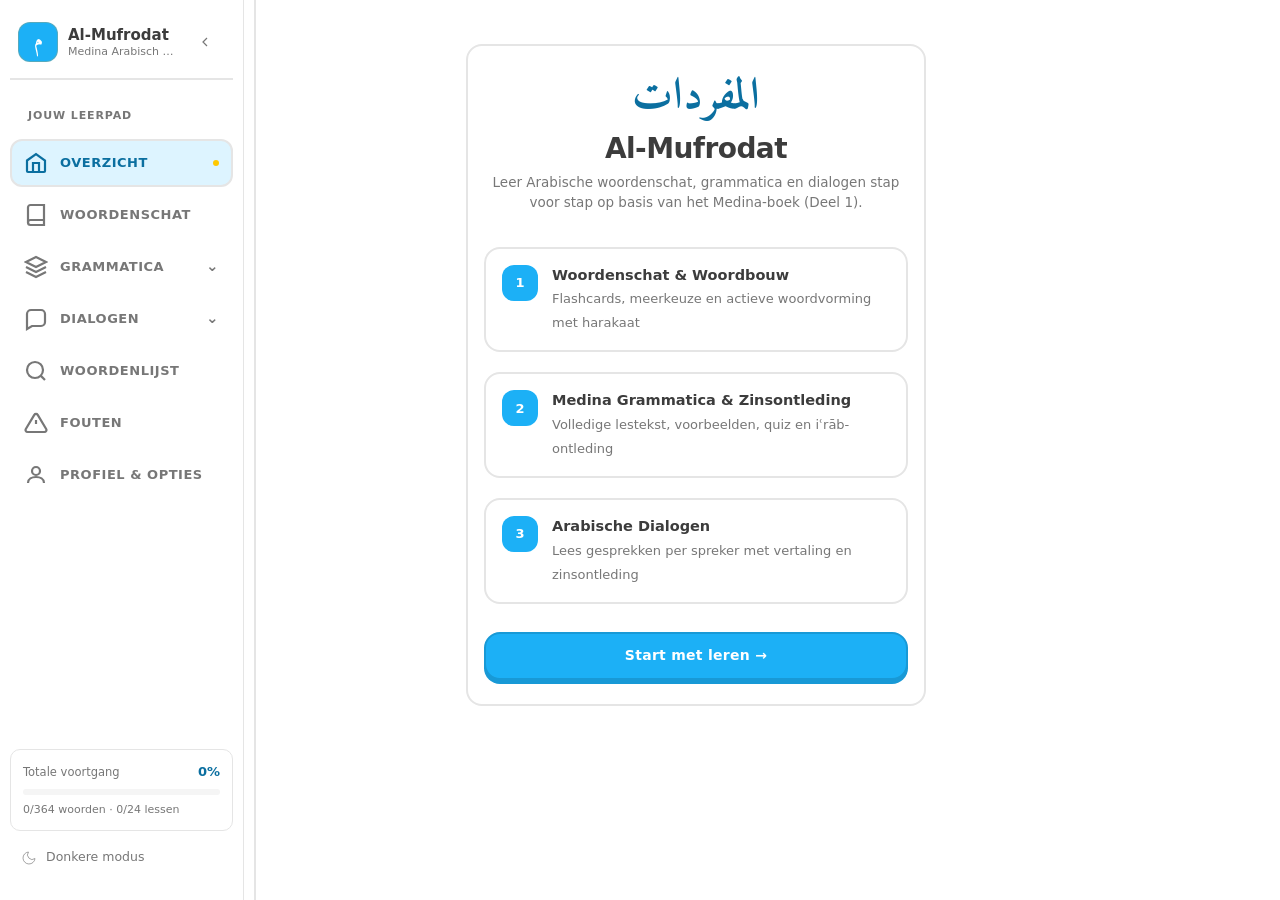
==== commit 831d96cc: "Load duo-theme.css theme layer as last stylesheet" ====
--- a/index.html
+++ b/index.html
@@ -4,19 +4,22 @@
 <meta charset="UTF-8">
 <meta name="viewport" content="width=device-width, initial-scale=1, viewport-fit=cover">
 <title>Al-Mufrodat — Medina Arabisch · Woordenschat, Grammatica & Dialogen</title>
-<meta name="theme-color" content="#F5F0E8">
+<meta name="theme-color" content="#131F24">
 <meta name="apple-mobile-web-app-capable" content="yes">
 <link rel="icon" type="image/svg+xml" href="assets/al-mufrodat-logo.svg">
 <meta name="description" content="Leer Arabische woordenschat, grammatica en dialogen met de Medina-methode. Download de woordenlijsten per les als PDF.">
 <link rel="stylesheet" href="styles.css?v=20261110logo">
-<link rel="stylesheet" href="polish.css?v=20261110mobile">
+<link rel="stylesheet" href="polish.css?v=20261110medina">
+<link rel="stylesheet" href="duo-theme.css?v=1">
+<script src="duo-theme-boot.js?v=1"></script>
 <script src="lessons_v2.js?v=20261110logo"></script>
-<script src="grammar_v2.js?v=20261110mobile"></script>
+<script src="grammar_v2.js?v=20261110medina"></script>
 <script src="parse_data.js?v=20261110logo"></script>
 <script src="exercises_v2.js?v=20261110logo"></script>
 <script src="conv_duo.js?v=20261110logo"></script>
-<script src="vocab_duo.js?v=20261110logo"></script>
+<script src="vocab_duo.js?v=20261110medina"></script>
 <style>
+@import url("duo-theme.css?v=1");
 .duo-head{display:flex;flex-wrap:wrap;gap:12px;align-items:stretch;margin-bottom:18px}
 .duo-stat{flex:1;min-width:100px;background:var(--surface);border:1.5px solid var(--line);border-radius:16px;padding:12px 14px;display:flex;flex-direction:column;gap:2px}
 .duo-stat .k{font-size:11px;font-weight:700;letter-spacing:.06em;text-transform:uppercase;color:var(--muted)}
@@ -42,12 +45,9 @@
 .qcard .q-pic{margin:0 0 10px!important}
 .qcard .qar,.qcard .big-ar{font-size:clamp(26px,7vw,38px)!important;margin-top:8px!important}
 .gram-sec-title{display:none!important}
-
-/* Woordenlijsten zijn lesmateriaal, geen aparte grammatica-sectie. */
 .vocab-pdf-link{display:inline-flex;align-items:center;justify-content:center;min-height:40px;align-self:flex-end;margin:8px 6px 4px;padding:7px 14px;border:1px solid var(--line);border-radius:12px;color:var(--forest);background:var(--surface);font-size:13px;font-weight:750;text-decoration:none}
 .vocab-pdf-link:hover,.vocab-pdf-link:focus-visible{border-color:var(--gold);background:var(--forest-soft);outline-offset:2px}
 .sb-brand-mark[src]{display:block;width:40px;height:40px;object-fit:contain;border:0;background:transparent;border-radius:0}
-@media(max-width:480px){.vocab-pdf-link{margin:8px 4px 8px}}
 </style>
 </head>
 <body>
@@ -56,6 +56,7 @@
 <div id="app"><p style="padding:2rem;font-family:system-ui">Laden…</p></div>
 <div id="tabbar-host"></div>
 <div class="toast" id="toast"></div>
+<script src="duo-theme-boot.js?v=1"></script>
 <script>
 (async function(){
   const GOOD = 'app_core.js';
@@ -76,122 +77,10 @@
     if (!inline.includes('const BASE_WORDS') || !inline.includes('function render(')) {
       throw new Error('Lokaal applicatiescript ontbreekt of is ongeldig');
     }
-
-    inline = inline
-      .replace(/function renderBook\(\)\{\s*if\(window\.renderBook\) return window\.renderBook\(\);\s*return '';\s*\}/, 'function renderBookFallback(){ return ""; }')
-      .replace(/function renderBookLesson\(\)\{\s*if\(window\.renderBookLesson\) return window\.renderBookLesson\(\);\s*return '';\s*\}/, 'function renderBookLessonFallback(){ return ""; }')
-      .replace(/html=\(window\.renderBook\?window\.renderBook\(\):renderBook\(\)\);/g, 'html=(typeof window.renderBook==="function"?window.renderBook():renderBookFallback());')
-      .replace(/html=\(window\.renderBookLesson\?window\.renderBookLesson\(\):renderBookLesson\(\)\);/g, 'html=(typeof window.renderBookLesson==="function"?window.renderBookLesson():renderBookLessonFallback());');
-
-    inline = inline.replace(
-      /if\(m==='gram'\)\{\s*sbMenuState\.gram = true;\s*state\.path='grammar';\s*if\(state\.view==='book-lesson'\)\{\s*state\.view='book';\s*state\.bookLesson=null;\s*try\{history\.pushState\(null,'','#\/grammatica'\)\}\s*catch\(e\)\{\}\s*\} else if\(state\.view!=='book'\)\{\s*state\.view='book';\s*state\.bookLesson=null;\s*try\{history\.pushState\(null,'','#\/grammatica'\)\}\s*catch\(e\)\{\}\s*\}\s*render\(\);\s*\(document\.getElementById\("app"\)\|\|window\)\.scrollTop=0;\s*return;\s*\}/,
-      "if(m==='gram'){const willOpen=!sbMenuState.gram;sbMenuState.gram=willOpen;if(willOpen){state.path='grammar';if(state.view!=='book'&&state.view!=='book-lesson'){state.view='book';state.bookLesson=null;try{history.pushState(null,'','#/grammatica')}catch(e){}}}render();if(willOpen&&window.__scrollPageTop)window.__scrollPageTop();return;}if(m==='ex'){const willOpenEx=!sbMenuState.ex;sbMenuState.ex=willOpenEx;if(willOpenEx){state.path='exercises';if(state.view!=='ex'&&state.view!=='ex-lesson'){state.view='ex';state.exLesson=null;try{history.pushState(null,'','#/oefeningen')}catch(e){}}}render();if(willOpenEx&&window.__scrollPageTop)window.__scrollPageTop();return;}"
-    );
-
-    inline = inline
-      .replace(/const gramOpen = \(path === 'grammar'\) \|\| \(state\.view === 'book'\) \|\| \(state\.view === 'book-lesson'\) \|\| !!sbMenuState\.gram;/, "const gramOpen = !!sbMenuState.gram;\n  const exOpen = !!sbMenuState.ex;")
-      .replace(/const convOpen = \(path === 'conv'\) \|\| \(state\.view === 'conv'\) \|\| \(state\.view === 'conv-unit'\) \|\| !!sbMenuState\.conv;/, "const convOpen = !!sbMenuState.conv;");
-
-    inline = inline.replace(/let sbMenuState = \{ gram: false, conv: false \};/, "let sbMenuState = { gram: false, conv: false, ex: false };\nwindow.sbMenuState = sbMenuState;");
-    inline = inline.replace(/else if\(act==='open-book'\)\{\s*state\.path='grammar';/, "else if(act==='open-book'){\n    sbMenuState.gram=true;\n    state.path='grammar';");
-    inline = inline.replace(/\(document\.getElementById\("app"\)\|\|window\)\.scrollTop=0/g, "(window.__scrollPageTop?window.__scrollPageTop():window.scrollTo(0,0))");
-    inline = inline.replace(/if\(\['book','book-lesson'\]\.includes\(state\.view\)\)return 'grammar';/, "if(['book','book-lesson'].includes(state.view))return 'grammar';\n  if(['ex','ex-lesson'].includes(state.view))return 'exercises';");
-    inline = inline.replace(/else if\(state\.view==='book-lesson'\)html=\(typeof window\.renderBookLesson===\"function\"\?window\.renderBookLesson\(\):renderBookLessonFallback\(\)\);/, "else if(state.view==='book-lesson')html=(typeof window.renderBookLesson===\"function\"?window.renderBookLesson():renderBookLessonFallback());\n  else if(state.view==='ex')html=(typeof window.renderExercises===\"function\"?window.renderExercises():'<p class=\"empty\">Oefeningen laden…</p>');\n  else if(state.view==='ex-lesson')html=(typeof window.renderExerciseLesson===\"function\"?window.renderExerciseLesson():'<p class=\"empty\">Oefening laden…</p>');");
-    // Compacte labels voor de mobiele hoofdtabbalk.
-    inline = inline.replace("{v:'vocab',l:'Woorden',", "{v:'vocab',l:'Woord',")
-      .replace("{v:'book',l:'Grammatica',", "{v:'book',l:'Gram.',")
-      .replace("{v:'conv',l:'Dialogen',", "{v:'conv',l:'Praat',");
-    inline = inline.replace(/book: 'Grammatica · Medina-boek',/, "book: 'Grammatica · Medina-boek',\n    ex: 'Oefeningen',\n    'ex-lesson': 'Oefeningen',");
-
-    inline = inline.replace(
-      /(<button type="button" class="sbn sbn-course \$\{path==='conv'\?'active':''\}" data-act="sb-menu" data-menu="conv"[\s\S]*?<\/div>\s*)\n\n\n\s*<button type="button" class="sbn \$\{state\.view==='words'/,
-      "$1\n\n      <button type=\"button\" class=\"sbn sbn-course ${path==='exercises'?'active':''}\" data-act=\"sb-menu\" data-menu=\"ex\" aria-expanded=\"${exOpen}\">\n        <svg viewBox=\"0 0 24 24\" fill=\"none\" stroke=\"currentColor\"><path d=\"M9 11l3 3L22 4\"/><path d=\"M21 12v7a2 2 0 01-2 2H5a2 2 0 01-2-2V5a2 2 0 012-2h11\"/></svg>\n        <span>Oefeningen</span>\n        <span class=\"sb-chevron\">⌄</span>\n      </button>\n      <div class=\"sb-course-menu ${exOpen?'open':''}\">\n        ${exLinks}\n      </div>\n\n      <button type=\"button\" class=\"sbn ${state.view==='words'"
-    );
-
-    inline = inline.replace(
-      /const convLinks = Object\.entries\(CONVERSATIONS\)\.map\(\(\[u, c\]\) => \{[\s\S]*?\}\)\.join\(''\);/,
-      "const convLinks = Object.entries(CONVERSATIONS).map(([u, c]) => {\n    const active = state.view==='conv-unit' && String(state.convUnit)===String(u);\n    const num = String(u).padStart(2,'0');\n    return `<button type=\"button\" class=\"${active?'active':''}\" data-act=\"open-conv\" data-u=\"${u}\"><span>${num}</span>${esc(c.titleNl)}</button>`;\n  }).join('');\n\n  const exListNums = [];\n  for (let i = 1; i <= 23; i++) exListNums.push(i);\n  const exLinks = exListNums.map(n => {\n    const active = state.view==='ex-lesson' && Number(state.exLesson)===Number(n);\n    const num = String(n).padStart(2,'0');\n    const isDone = (window.EX2 && window.EX2.lessonDone) ? window.EX2.lessonDone(n) : false;\n    return `<button type=\"button\" class=\"${active?'active':''}\" data-act=\"open-ex\" data-l=\"${n}\"><span>${num}</span>Les ${n}${isDone?' ✓':''}</button>`;\n  }).join('');"
-    );
-
-    inline = inline.replace(/else if\(act==='open-book'\)\{/, "else if(act==='open-ex'){\n    const n = parseInt(btn.dataset.l, 10);\n    if(isNaN(n)) return;\n    sbMenuState.ex = true;\n    state.path = 'exercises';\n    state.view = 'ex-lesson';\n    state.exLesson = n;\n    try{history.pushState(null,'','#/oefeningen/'+n)}catch(e){}\n    render();\n    if(window.__scrollPageTop) window.__scrollPageTop();\n    return;\n  }\n  else if(act==='open-book'){");
-
-    inline = inline.replace(
-      /else if\(v==='book'\)\{state\.path='grammar';state\.view='book';state\.bookLesson=null;state\.bookTab='uitleg';if\(state\.g2\)state\.g2\.view='map';sbMenuState\.gram=true;try\{history\.pushState\(null,'','#\/grammatica'\)\}catch\(e\)\{\}\}/,
-      "else if(v==='book'){state.path='grammar';state.view='book';state.bookLesson=null;state.bookTab='uitleg';if(state.g2)state.g2.view='map';sbMenuState.gram=true;try{history.pushState(null,'','#/grammatica')}catch(e){}}\n    else if(v==='ex'||v==='oefeningen'){state.path='exercises';state.view='ex';state.exLesson=null;sbMenuState.ex=true;try{history.pushState(null,'','#/oefeningen')}catch(e){}}"
-    );
-
-    // De oude globale declaraties overschreven eerder de modernere renderers
-    // uit conv_duo.js en vocab_duo.js. Bewaar ze uitsluitend als fallback.
-    inline = inline.replace(/function renderConv\(\)\{/, 'function renderConvLegacy(){');
-    inline = inline.replace(/function renderConvUnit\(\)\{/, 'function renderConvUnitLegacy(){');
-    inline = inline.replace(/function renderFlash\(\)\{/, 'function renderFlashLegacy(){');
-
-    inline = inline.replace(/else if\(state\.view==='conv'\)html=renderConv\(\);/, "else if(state.view==='conv')html=(typeof window.renderConv===\"function\"?window.renderConv():renderConvLegacy());");
-    inline = inline.replace(/else if\(state\.view==='conv-unit'\)html=renderConvUnit\(\);/, "else if(state.view==='conv-unit')html=(typeof window.renderConvUnit===\"function\"?window.renderConvUnit():renderConvUnitLegacy());");
-    inline = inline.replace(/else if\(state\.view==='flash'\)html=renderFlash\(\);/, "else if(state.view==='flash')html=(typeof window.renderFlash===\"function\"?window.renderFlash():renderFlashLegacy());");
-    inline = inline.replace(/state\.convUnit=String\(btn\.dataset\.u\|\|''\);state\.view='conv-unit';state\.convOpen=\{\};state\.convShowAll=true;state\.convDi=0;state\.path='conv';/, "state.convUnit=String(btn.dataset.u||'');state.view='conv-unit';state.convOpen={};state.convShowAll=false;state.convDi=0;state.path='conv';");
-    inline = inline.replace(/<div class="hint">\$\{f\?'Tik of druk Spatie om terug te draaien':'Tik of druk Spatie voor antwoord'\}<\/div>/g, '');
-    inline = inline.replace(/<div class="vl-translit" style="margin-bottom:12px">Transcriptie-hint: <strong>\$\{esc\(w\.translit\|\|''\)\}<\/strong><\/div>/g, '');
-    inline = inline.replace(/<div class="translit">\$\{esc\(w\.translit\|\|''\)\}<\/div>/g, '');
-    inline = inline.replace(/ · \$\{esc\(w\.translit\|\|''\)\}/g, '');
-    inline = inline.replace(/\$\{esc\(w\.translit\|\|''\)\} · /g, '');
-
-    // flash-next op laatste kaart → quiz
-    inline = inline.replace(
-      /else if\(act==='flash-next'\)\{\s*state\.idx=Math\.min\(state\.pool\.length-1,state\.idx\+1\);state\.flipped=false;render\(\);\s*\}/,
-      "else if(act==='flash-next'){if(state.idx>=state.pool.length-1){startLearn(String(state.lesson));}else{state.idx=Math.min(state.pool.length-1,state.idx+1);state.flipped=false;render();}}"
-    );
-
-    // Grammatica boven Woordenschat
-    inline = inline.replace(
-      /(<button type="button" class="sbn \$\{path==='vocab'&&state\.view!=='words'&&state\.view!=='home'\?'active':''\}" data-act="nav" data-v="vocab">[\s\S]*?<\/button>\s*)\n\s*(<button type="button" class="sbn sbn-course \$\{path==='grammar'\?'active':''\}" data-act="sb-menu" data-menu="gram"[\s\S]*?<\/div>\s*)/,
-      "$2\n\n      $1"
-    );
-
-    // Het nieuwe logo vervangt het kleine tekstsymbool in de zijbalk.
-    inline = inline.replace(
-      '<div class="sb-brand-mark" lang="ar">م</div>',
-      '<img class="sb-brand-mark" src="assets/al-mufrodat-logo.svg" alt="" width="40" height="40" loading="eager">'
-    );
-
     const s = document.createElement('script');
     s.textContent = inline;
     document.body.appendChild(s);
-
-    window.__duoXP = (function(){ try { return parseInt(localStorage.getItem('alm_xp')||'0',10)||0; } catch(e){ return 0; } })();
-    window.__duoCombo = 0;
-
-    window.renderVocabHub = function renderVocabHub(){
-      const total = ALL.length, m = mastered(ALL), pct = total ? Math.round(100 * m / total) : 0;
-      const st = (typeof streak!=='undefined' && streak.last) ? (function(){
-        const t = new Date().toISOString().slice(0,10);
-        const y = new Date(Date.now()-864e5).toISOString().slice(0,10);
-        return (streak.last===t||streak.last===y) ? (streak.count||0) : 0;
-      })() : 0;
-      const xp = window.__duoXP||0;
-      let path = '';
-      lessonNums().forEach(function(n, i){
-        const ws = wordsFor(n);
-        const mm = mastered(ws);
-        const p = ws.length ? Math.round(100 * mm / ws.length) : 0;
-        const stt = p >= 100 ? 'done' : p > 0 ? 'busy' : '';
-        const title = VOCAB_TITLES[n] || (LESSON_META[n] || ['', ''])[0];
-        const meta = p >= 100 ? ('★ ' + mm + '/' + ws.length) : (mm + '/' + ws.length + ' · ' + p + '%');
-        const cta = p >= 100 ? 'Herhaal' : (p > 0 ? 'Ga verder' : 'Start');
-        if (i > 0) path += '<div class="duo-connector"></div>';
-        path += '<div class="duo-node-wrap ' + stt + '"><button type="button" class="duo-node ' + stt + '" data-act="start-flash" data-l="' + n + '"><span class="duo-bubble">' + (p>=100?'✓':String(n)) + '</span><span class="duo-node-body"><strong>Les ' + n + (title?' · '+esc(title):'') + '</strong><span>' + meta + '</span></span><span class="duo-node-cta">' + cta + ' ›</span></button>';
-        // 11 en 24 bevatten in de originele grammaticadata geen losse woordenlijst.
-        if (n >= 1 && n <= 23 && n !== 11) {
-          const fileNumber = String(n).padStart(2, '0');
-          path += '<a class="vocab-pdf-link" href="pdf/woordenlijst-les-' + fileNumber + '.pdf" download="Al-Mufrodat-woordenlijst-les-' + fileNumber + '.pdf" aria-label="Download woordenlijst van les ' + n + ' als PDF">↓ Woordenlijst PDF</a>';
-        }
-        path += '</div>';
-      });
-      return '<div class="desktop-page"><div style="margin-bottom:8px"><h1 style="font-size:24px;font-weight:800;margin:0 0 4px">Woordenschat</h1><p style="margin:0;color:var(--muted);font-size:14px">Kaarten eerst · daarna test</p></div><div class="duo-head"><div class="duo-stat"><span class="k">Beheerst</span><span class="v">' + m + '/' + total + '</span></div><div class="duo-stat gold"><span class="k">Voortgang</span><span class="v">' + pct + '%</span></div><div class="duo-stat fire"><span class="k">Reeks</span><span class="v">🔥 ' + st + '</span></div><div class="duo-stat"><span class="k">XP</span><span class="v">' + xp + '</span></div></div><div class="duo-tools"><button class="btn btn-sm btn-primary" data-act="start-flash" data-l="all">Kaarten</button><button class="btn btn-sm btn-secondary" data-act="start-learn" data-l="all">Quiz</button><span class="grow"></span><button class="btn btn-secondary btn-sm" data-act="nav" data-v="words">Lijst</button></div><div class="duo-path">' + path + '</div></div>';
-    };
-    try { renderVocabHub = window.renderVocabHub; } catch (e) {}
-
-    if (typeof render === 'function' && window.state) render();
+    if (typeof render === 'function') render();
   } catch (err) {
     console.error(err);
     document.getElementById('app').innerHTML = '<div style="padding:2rem;font-family:system-ui"><h1>Laden mislukt</h1><p>' + String(err.message || err) + '</p></div>';
--- a/polish.css
+++ b/polish.css
@@ -445,3 +445,254 @@
   outline: 3px solid var(--gold);
   outline-offset: 3px;
 }
+
+
+/* ===========================================================
+   Medina-leerpad: kleur als aanwijzing, niet als versiering.
+   Groen = lesuitleg, goud = voorbeeld, blauw = schema;
+   alle oorspronkelijke zinnen en tabellen blijven onaangetast.
+   =========================================================== */
+.gram-lesson-wrap .gram-p.is-bold,
+.gram-lesson-wrap .gram-h {
+  color: var(--forest);
+  border-bottom: 1px solid var(--line);
+  padding-bottom: 5px;
+}
+.gram-lesson-wrap .gram-rule {
+  border-left: 3px solid var(--forest);
+  background: var(--forest-soft);
+  border-top-color: var(--line);
+  border-right-color: var(--line);
+  border-bottom-color: var(--line);
+}
+.gram-lesson-wrap .gram-ex-row {
+  display: flex;
+  flex-direction: column;
+  align-items: stretch;
+  justify-content: flex-start;
+  gap: 0;
+  padding: 15px 17px;
+  margin: 12px 0;
+  border: 1px solid var(--line);
+  border-left: 3px solid var(--gold);
+  border-radius: 11px;
+  background: var(--surface);
+}
+.gram-lesson-wrap .gram-ex-row:hover {
+  background: var(--surface);
+  border-color: var(--line);
+  border-left-color: var(--gold);
+}
+.gram-lesson-wrap .gram-ex-row .gram-ar {
+  display: block;
+  align-self: stretch;
+  width: 100%;
+  box-sizing: border-box;
+  padding: 0;
+  margin: 0;
+  color: var(--forest);
+  text-align: right;
+  direction: rtl;
+  flex: 0 1 auto;
+  font-size: clamp(26px, 5.7vw, 33px);
+  line-height: 1.9;
+  font-weight: 700;
+  overflow-wrap: anywhere;
+}
+.gram-lesson-wrap .gram-ex-row .gram-nl {
+  display: block;
+  width: 100%;
+  box-sizing: border-box;
+  padding: 10px 0 0;
+  margin: 8px 0 0;
+  border-top: 1px solid var(--line);
+  text-align: start;
+  font-size: 14px;
+  line-height: 1.6;
+  color: var(--ink-soft);
+}
+.gram-lesson-wrap .gram-tbl-wrap {
+  border-left: 3px solid #477fa1;
+  background: var(--surface);
+}
+.gram-lesson-wrap .gram-tbl thead th {
+  color: var(--ink);
+  background: var(--forest-soft);
+  border-bottom: 2px solid #477fa1;
+}
+.gram-lesson-wrap .gram-tbl td {
+  vertical-align: middle;
+}
+.gram-lesson-wrap .gram-footnote {
+  color: var(--muted);
+}
+
+/* Kennis ophalen: verberg alle vertalingen en onthul zelf per kaart */
+.gram-lesson-wrap .gram-reveal-btn {
+  display: none;
+  align-self: flex-start;
+  align-items: center;
+  justify-content: center;
+  min-height: 42px;
+  margin: 12px 0 0;
+  padding: 8px 12px;
+  border: 1px solid var(--gold);
+  border-radius: 9px;
+  background: var(--surface);
+  color: var(--forest);
+  font: inherit;
+  font-size: 12.5px;
+  font-weight: 750;
+  cursor: pointer;
+}
+.gram-lesson-wrap.gram-trans-off .gram-ex-row:not(.is-revealed) .gram-nl {
+  display: none !important;
+}
+.gram-lesson-wrap.gram-trans-off .gram-ex-row.is-revealed .gram-nl {
+  display: block !important;
+}
+.gram-lesson-wrap.gram-trans-off .gram-reveal-btn {
+  display: inline-flex;
+}
+.gram-lesson-wrap .gram-reveal-btn:hover,
+.gram-lesson-wrap .gram-reveal-btn:focus-visible {
+  background: var(--forest-soft);
+}
+.gram-next-steps {
+  margin: 12px 0 26px;
+  padding: 15px 16px;
+  border-radius: 13px;
+  border: 1px solid var(--line);
+  background: var(--surface);
+}
+.gram-next-steps > strong {
+  display: block;
+  font-size: 14px;
+  color: var(--ink);
+  font-weight: 750;
+  margin-bottom: 10px;
+}
+.gram-next-actions {
+  display: grid;
+  grid-template-columns: repeat(2,minmax(0,1fr));
+  gap: 9px;
+}
+.gram-next-link {
+  display: flex;
+  align-items: center;
+  justify-content: space-between;
+  box-sizing: border-box;
+  gap: 8px;
+  min-height: 46px;
+  padding: 10px 13px;
+  border-radius: 10px;
+  border: 1px solid var(--line);
+  background: var(--forest-soft);
+  color: var(--forest);
+  font-family: inherit;
+  font-size: 12.5px;
+  font-weight: 750;
+  text-align: start;
+  cursor: pointer;
+}
+.gram-next-exercise {
+  border-color: var(--gold);
+  background: var(--gold-pale);
+  color: var(--ink);
+}
+.gram-next-link:hover,
+.gram-next-link:focus-visible {
+  border-color: var(--forest);
+  outline-offset: 2px;
+}
+
+/* Woordenschat: duidelijke volgende actie per les, zonder extra pagina */
+.vocab-study-hint {
+  margin: 0 0 4px;
+  color: var(--muted);
+  font-size: 13px;
+  line-height: 1.5;
+}
+.duo-node-wrap .duo-node {
+  box-shadow: none;
+  border-width: 1px;
+  border-radius: 15px;
+  padding: 13px 14px;
+}
+.duo-node-wrap .duo-node:focus-visible {
+  outline: 3px solid var(--gold);
+  outline-offset: 3px;
+}
+.duo-node-wrap .duo-mini-progress {
+  display: block;
+  width: 100%;
+  height: 5px;
+  background: var(--paper-deep);
+  border-radius: 99px;
+  overflow: hidden;
+  margin-top: 7px;
+}
+.duo-node-wrap .duo-mini-progress > i {
+  display: block;
+  height: 100%;
+  background: var(--gold);
+  border-radius: inherit;
+}
+.duo-node-wrap.done .duo-mini-progress > i {
+  background: var(--ok);
+}
+.duo-node-wrap .duo-lesson-actions {
+  display: flex;
+  width: 100%;
+  box-sizing: border-box;
+  gap: 8px;
+  margin: 5px 0 0;
+  flex-wrap: wrap;
+  align-items: center;
+  justify-content: flex-end;
+}
+.duo-node-wrap .duo-practice-btn,
+.duo-node-wrap .duo-lesson-actions .vocab-pdf-link {
+  display: inline-flex;
+  align-items: center;
+  justify-content: center;
+  min-height: 42px;
+  min-width: 0;
+  box-sizing: border-box;
+  padding: 8px 13px;
+  margin: 0;
+  border-radius: 10px;
+  font-family: inherit;
+  font-size: 12px;
+  font-weight: 750;
+  text-align: center;
+  text-decoration: none;
+  cursor: pointer;
+}
+.duo-node-wrap .duo-practice-btn {
+  color: var(--forest);
+  border: 1px solid var(--gold);
+  background: var(--gold-pale);
+}
+.duo-node-wrap .duo-lesson-actions .vocab-pdf-link {
+  color: var(--ink-soft);
+  background: var(--surface);
+  border: 1px solid var(--line);
+}
+.duo-node-wrap .duo-practice-btn:hover,
+.duo-node-wrap .duo-lesson-actions .vocab-pdf-link:hover {
+  border-color: var(--forest);
+}
+@media(max-width:430px) {
+  .gram-lesson-wrap .gram-ex-row { padding: 12px 14px; }
+  .gram-lesson-wrap .gram-ex-row .gram-ar { font-size: 27px; line-height: 1.95; }
+  .gram-next-steps { padding: 12px; }
+  .gram-next-actions { grid-template-columns: 1fr; }
+  .gram-next-link { min-height: 44px; }
+  .duo-node-wrap .duo-lesson-actions { justify-content: stretch; }
+  .duo-node-wrap .duo-practice-btn,
+  .duo-node-wrap .duo-lesson-actions .vocab-pdf-link { flex: 1 1 130px; }
+}
+@media(prefers-reduced-motion:reduce) {
+  .duo-node-wrap .duo-node,.gram-lesson-wrap .gram-ex-row { transition:none; }
+}
--- a/duo-theme.css
+++ b/duo-theme.css
@@ -0,0 +1,376 @@
+/* duo-theme.css — themalaag voor Al-Mufrodat (Grammatica Lab-stijl)
+ * Laad als LAATSTE stylesheet. Herschrijft geen inhoud, alleen uitstraling.
+ * Geen Duolingo-logo/mascotte/lettertype/afbeeldingen. */
+
+:root,
+html[data-theme="light"] {
+  --bg: #ffffff;
+  --surface: #ffffff;
+  --surface-2: #ddf4ff;
+  --line: #e5e5e5;
+  --line-shade: #cfcfcf;
+  --text: #3c3c3c;
+  --muted: #777777;
+  --disabled: #afafaf;
+  --blue: #1cb0f6;
+  --blue-fill: #84d8ff;
+  --blue-shade: #1899d6;
+  --blue-ink: #0b6fa0;
+  --green: #58cc02;
+  --green-fill: #89e219;
+  --green-shade: #58a700;
+  --gold: #ffc800;
+  --gold-shade: #e5a800;
+  --gold-ink: #8a6300;
+  --red: #ff4b4b;
+  --red-ink: #c62828;
+  --flame: #ff9600;
+  --on-fill: #ffffff;
+  --radius: 16px;
+  --tap: 48px;
+  --font-ui: ui-rounded, "SF Pro Rounded", Nunito, system-ui, -apple-system, "Segoe UI", sans-serif;
+  --font-ar: "Amiri", "Noto Naskh Arabic", serif;
+  --paper: var(--bg);
+  --paper-deep: #f5f5f5;
+  --ink: var(--text);
+  --ink-soft: #5c5c5c;
+  --forest: var(--blue-ink);
+  --forest-dark: #0a5a84;
+  --forest-soft: var(--surface-2);
+  --on-forest: #fff;
+  --ok: var(--green);
+  --ok-soft: #e8f8d8;
+  --clay: var(--red);
+  --clay-soft: #ffe8e8;
+  --nav: var(--surface);
+  --hero: var(--blue);
+  --shadow: none;
+  --font: var(--font-ui);
+  --ar: var(--font-ar);
+  color-scheme: light;
+}
+
+@media (prefers-color-scheme: dark) {
+  html:not([data-theme="light"]) {
+    --bg: #131f24;
+    --surface: #131f24;
+    --surface-2: #202f36;
+    --line: #37464f;
+    --line-shade: #2a373e;
+    --text: #ffffff;
+    --muted: #afafaf;
+    --disabled: #52656d;
+    --blue-ink: #1cb0f6;
+    --gold-ink: #ffc800;
+    --red-ink: #ff6b6b;
+    --paper: var(--bg);
+    --paper-deep: #0e171b;
+    --ink: var(--text);
+    --ink-soft: #c8d0d4;
+    --forest: var(--blue);
+    --forest-dark: var(--blue-shade);
+    --forest-soft: rgba(28, 176, 246, 0.12);
+    --on-forest: #0b2a3a;
+    --ok: var(--green);
+    --ok-soft: rgba(88, 204, 2, 0.14);
+    --clay: var(--red);
+    --clay-soft: rgba(255, 75, 75, 0.16);
+    --nav: var(--surface-2);
+    --hero: var(--bg);
+    color-scheme: dark;
+  }
+}
+
+html[data-theme="dark"] {
+  --bg: #131f24;
+  --surface: #131f24;
+  --surface-2: #202f36;
+  --line: #37464f;
+  --line-shade: #2a373e;
+  --text: #ffffff;
+  --muted: #afafaf;
+  --disabled: #52656d;
+  --blue-ink: #1cb0f6;
+  --gold-ink: #ffc800;
+  --red-ink: #ff6b6b;
+  --paper: var(--bg);
+  --paper-deep: #0e171b;
+  --ink: var(--text);
+  --ink-soft: #c8d0d4;
+  --forest: var(--blue);
+  --forest-dark: var(--blue-shade);
+  --forest-soft: rgba(28, 176, 246, 0.12);
+  --on-forest: #0b2a3a;
+  --ok: var(--green);
+  --ok-soft: rgba(88, 204, 2, 0.14);
+  --clay: var(--red);
+  --clay-soft: rgba(255, 75, 75, 0.16);
+  --nav: var(--surface-2);
+  --hero: var(--bg);
+  color-scheme: dark;
+}
+
+html, body {
+  background: var(--bg) !important;
+  color: var(--text) !important;
+  font-family: var(--font-ui) !important;
+}
+body { min-height: 100dvh; overflow-x: hidden; }
+[lang="ar"], .ar, .ar-inline, .big-ar, .conv-ar, .conv-card-ar, .gd-arabic {
+  font-family: var(--font-ar) !important;
+  unicode-bidi: isolate;
+}
+:focus-visible { outline: 3px solid var(--blue) !important; outline-offset: 2px !important; }
+@media (prefers-reduced-motion: reduce) {
+  *, *::before, *::after { animation-duration: 0.01ms !important; transition-duration: 0.01ms !important; }
+}
+
+.btn, button.btn, .btn-primary, .btn-secondary, .btn-ghost, .duo-practice-btn, .gd-primary, .gd-soft {
+  min-height: var(--tap);
+  border-radius: var(--radius) !important;
+  font-weight: 800 !important;
+  letter-spacing: 0.02em;
+  border: 2px solid transparent !important;
+  box-shadow: 0 4px 0 var(--line-shade) !important;
+  transform: translateY(0);
+  transition: transform 0.08s ease, filter 0.12s ease;
+}
+.btn:active, .btn-primary:active, .btn-secondary:active, .duo-practice-btn:active {
+  transform: translateY(3px);
+  box-shadow: 0 1px 0 var(--line-shade) !important;
+}
+.btn-primary, button.btn-primary {
+  background: var(--blue) !important;
+  color: #fff !important;
+  border-color: var(--blue-shade) !important;
+  box-shadow: 0 4px 0 var(--blue-shade) !important;
+}
+.btn-primary:active { box-shadow: 0 1px 0 var(--blue-shade) !important; }
+.btn-secondary, button.btn-secondary {
+  background: var(--surface) !important;
+  color: var(--text) !important;
+  border-color: var(--line) !important;
+  box-shadow: 0 4px 0 var(--line-shade) !important;
+}
+.btn-ghost {
+  background: transparent !important;
+  color: var(--blue-ink) !important;
+  box-shadow: none !important;
+  border-color: transparent !important;
+}
+.btn-sm { min-height: 40px; padding: 0 14px; font-size: 13px; }
+.btn-block { width: 100%; }
+
+.card, .route-card, .path-card, .welcome, .step, .duo-stat, .duo-node, .conv-hero-card, .conv-line, .backup-box, .resume-row, .home-nudge {
+  background: var(--surface) !important;
+  border: 2px solid var(--line) !important;
+  border-radius: var(--radius) !important;
+  box-shadow: none !important;
+  color: var(--text) !important;
+}
+.duo-stat .k, .sb-label {
+  color: var(--muted) !important;
+  font-weight: 800;
+  letter-spacing: 0.08em;
+  text-transform: uppercase;
+  font-size: 11px;
+}
+.duo-stat .v { color: var(--text) !important; font-weight: 800; }
+
+#sidebar-host {
+  position: fixed;
+  inset: 0 auto 0 0;
+  width: 256px;
+  z-index: 40;
+  background: var(--surface);
+  border-right: 2px solid var(--line);
+}
+.sidebar {
+  display: flex !important;
+  flex-direction: column;
+  height: 100%;
+  overflow-y: auto;
+  overscroll-behavior: contain;
+  padding: 12px 10px 24px;
+  background: var(--surface) !important;
+  color: var(--text) !important;
+}
+.sb-brand {
+  display: flex;
+  align-items: center;
+  gap: 10px;
+  padding: 10px 8px 16px;
+  border-bottom: 2px solid var(--line);
+  margin-bottom: 12px;
+}
+.sb-brand-mark {
+  width: 40px; height: 40px; border-radius: 12px;
+  display: grid; place-items: center;
+  background: var(--blue); color: #fff;
+  font-family: var(--font-ar); font-weight: 700; font-size: 20px;
+}
+.sb-brand-txt strong { display: block; font-size: 15px; font-weight: 800; color: var(--text); }
+.sb-brand-txt span { display: block; font-size: 11px; color: var(--muted); }
+.sb-collapse-btn {
+  margin-inline-start: auto; width: 40px; height: 40px; border-radius: 12px;
+  display: grid; place-items: center; color: var(--muted);
+}
+.sb-collapse-btn:hover { background: var(--surface-2); color: var(--text); }
+.sb-label { padding: 10px 10px 6px; margin-top: 6px; }
+.sb-nav { display: flex; flex-direction: column; gap: 4px; }
+.sbn {
+  display: flex !important;
+  align-items: center;
+  gap: 12px;
+  min-height: var(--tap);
+  padding: 10px 12px !important;
+  border-radius: 12px !important;
+  border: 2px solid transparent !important;
+  background: transparent !important;
+  color: var(--muted) !important;
+  font-weight: 800 !important;
+  font-size: 13px !important;
+  letter-spacing: 0.04em;
+  text-transform: uppercase;
+  text-align: start;
+  width: 100%;
+}
+.sbn svg { width: 24px; height: 24px; flex: none; stroke-width: 2.2; }
+.sbn:hover { background: var(--surface-2) !important; color: var(--text) !important; }
+.sbn.active {
+  background: var(--surface-2) !important;
+  color: var(--blue-ink) !important;
+  border-color: var(--line) !important;
+}
+.sbn-badge {
+  margin-inline-start: auto;
+  background: var(--red); color: #fff;
+  font-size: 11px; font-weight: 800; border-radius: 99px;
+  min-width: 22px; height: 22px; display: grid; place-items: center; padding: 0 6px;
+}
+.sb-sub {
+  display: none; flex-direction: column; gap: 2px;
+  padding: 4px 0 8px 12px;
+  border-inline-start: 2px solid var(--line);
+  margin: 0 8px 8px 22px;
+}
+.sb-sub.open { display: flex; }
+.sb-sub button {
+  display: flex; align-items: center; gap: 8px;
+  min-height: 40px; padding: 6px 10px; border-radius: 10px;
+  color: var(--muted); font-weight: 700; font-size: 13px;
+  text-align: start; width: 100%;
+}
+.sb-sub button span { font-variant-numeric: tabular-nums; opacity: 0.7; min-width: 1.6em; }
+.sb-sub button.active, .sb-sub button:hover { background: var(--surface-2); color: var(--text); }
+
+#app {
+  margin-left: 256px;
+  min-height: 100dvh;
+  padding: 20px 24px 100px;
+  max-width: 880px;
+}
+#topbar-host { display: none; }
+
+#tabbar-host {
+  position: fixed; left: 0; right: 0; bottom: 0; z-index: 50;
+  background: var(--surface);
+  border-top: 2px solid var(--line);
+  padding-bottom: env(safe-area-inset-bottom, 0);
+}
+.tabbar { display: block !important; background: transparent !important; border: 0 !important; height: 64px; }
+.tabbar-inner {
+  max-width: 560px; margin: 0 auto; height: 64px;
+  display: grid; grid-template-columns: repeat(5, 1fr); gap: 0;
+}
+.tabbar button, .tabbar .tab {
+  min-height: 64px;
+  display: flex; flex-direction: column; align-items: center; justify-content: center; gap: 2px;
+  font-size: 10px; font-weight: 800; letter-spacing: 0.04em; text-transform: uppercase;
+  color: var(--muted);
+  background: transparent !important; border: 0 !important; border-radius: 0 !important; box-shadow: none !important;
+}
+.tabbar button.active, .tabbar .tab.active { color: var(--blue-ink); }
+.tabbar svg { width: 26px; height: 26px; }
+
+@media (min-width: 1100px) {
+  #tabbar-host { display: none !important; }
+  #app { padding-bottom: 40px; }
+}
+@media (min-width: 820px) and (max-width: 1099px) {
+  #sidebar-host { width: 88px; }
+  #app { margin-left: 88px; }
+  .sidebar .sb-brand-txt, .sidebar .sbn span, .sidebar .sb-label, .sidebar .sb-sub, .sidebar .sbn-badge { display: none !important; }
+  .sbn { justify-content: center; padding: 12px !important; }
+  .sb-brand { justify-content: center; }
+  .sb-collapse-btn { display: none; }
+}
+@media (max-width: 819px) {
+  #sidebar-host { display: none !important; }
+  #app { margin-left: 0; padding: 16px 14px calc(80px + env(safe-area-inset-bottom, 0)); }
+}
+
+.welcome h1 { font-weight: 800; letter-spacing: -0.02em; }
+.steps { display: flex; flex-direction: column; gap: 12px; margin: 18px 0; }
+.step { display: flex; gap: 14px; align-items: flex-start; padding: 16px !important; }
+.step .n {
+  width: 36px; height: 36px; border-radius: 12px;
+  display: grid; place-items: center; font-weight: 800;
+  background: var(--blue); color: #fff; flex: none;
+}
+.duo-node { box-shadow: 0 4px 0 var(--line-shade) !important; border-radius: 18px !important; }
+.duo-node.busy { border-color: var(--gold) !important; box-shadow: 0 4px 0 var(--gold-shade) !important; }
+.duo-node.done { border-color: var(--green) !important; box-shadow: 0 4px 0 var(--green-shade) !important; }
+.duo-bubble { background: var(--surface-2) !important; border: 3px solid var(--line) !important; color: var(--text) !important; }
+.duo-node.busy .duo-bubble { background: var(--gold) !important; border-color: var(--gold-shade) !important; color: #3c2a00 !important; }
+.duo-node.done .duo-bubble { background: var(--green) !important; border-color: var(--green-shade) !important; color: #fff !important; }
+.duo-connector { background: var(--line) !important; }
+.duo-practice-btn {
+  background: var(--green) !important; color: #fff !important;
+  border-color: var(--green-shade) !important;
+  box-shadow: 0 4px 0 var(--green-shade) !important;
+}
+.header, .desktop-page h1 { color: var(--text) !important; }
+.vocab-study-hint { color: var(--muted) !important; }
+.chip {
+  border: 2px solid var(--line); border-radius: 99px;
+  background: var(--surface); color: var(--text); font-weight: 700;
+}
+.chip.on { background: var(--surface-2); border-color: var(--blue); color: var(--blue-ink); }
+.book-line, .book-dialogue {
+  border: 2px solid var(--line); border-radius: var(--radius);
+  background: var(--surface); padding: 12px 14px;
+}
+.ex-img-card, .oef-card, [class*="ex-"] img, img[src*="oefeningen"] {
+  background: #f6f4ed; border-radius: 12px; border: 2px solid var(--line);
+}
+.conv-line { padding: 12px 14px !important; }
+.conv-line-header { color: var(--muted); font-weight: 800; font-size: 12px; text-transform: uppercase; }
+.home-nudge {
+  display: flex; align-items: center; gap: 12px;
+  padding: 14px !important; width: 100%; text-align: start;
+}
+.home-nudge-ic {
+  width: 36px; height: 36px; border-radius: 12px;
+  display: grid; place-items: center;
+  background: var(--red); color: #fff; font-weight: 800; flex: none;
+}
+.theme-fab {
+  position: fixed; right: 16px;
+  bottom: calc(80px + env(safe-area-inset-bottom, 0));
+  width: 48px; height: 48px; border-radius: 50%;
+  background: var(--surface); border: 2px solid var(--line);
+  box-shadow: 0 4px 0 var(--line-shade); z-index: 45;
+  display: grid; place-items: center;
+}
+@media (min-width: 1100px) { .theme-fab { bottom: 24px; } }
+.progress-bar, .bar { background: var(--line); border-radius: 99px; overflow: hidden; }
+.progress-bar > span, .bar > i { background: var(--green); }
+.muted, .blurb, .hint { color: var(--muted) !important; }
+a { color: var(--blue-ink); }
+a.vocab-pdf-link {
+  display: inline-flex; align-items: center; min-height: 40px;
+  padding: 0 12px; border-radius: 12px; border: 2px solid var(--line);
+  text-decoration: none; font-weight: 700; color: var(--text);
+}
+a.vocab-pdf-link:hover { border-color: var(--blue); color: var(--blue-ink); }
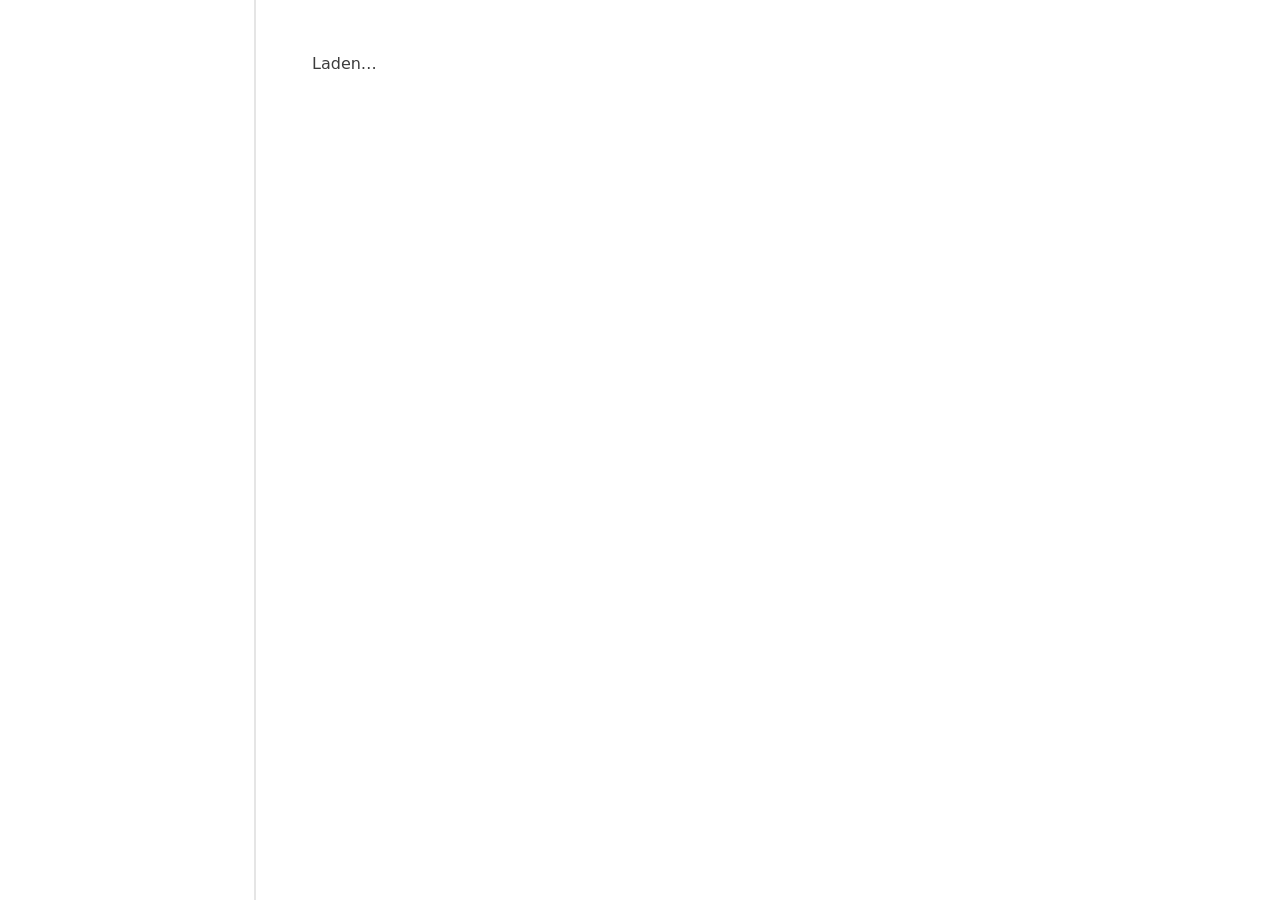
==== commit 6a04c7df: "Restore app via external bootstrap + keep duo-theme" ====
--- a/index.html
+++ b/index.html
@@ -56,36 +56,6 @@
 <div id="app"><p style="padding:2rem;font-family:system-ui">Laden…</p></div>
 <div id="tabbar-host"></div>
 <div class="toast" id="toast"></div>
-<script src="duo-theme-boot.js?v=1"></script>
-<script>
-(async function(){
-  const GOOD = 'app_core.js';
-  function scrollPageTop(){
-    try {
-      window.scrollTo(0, 0);
-      document.documentElement.scrollTop = 0;
-      document.body.scrollTop = 0;
-      const app = document.getElementById('app');
-      if (app) app.scrollTop = 0;
-    } catch (e) {}
-  }
-  window.__scrollPageTop = scrollPageTop;
-  try {
-    const res = await fetch(GOOD);
-    if (!res.ok) throw new Error('HTTP ' + res.status);
-    let inline = await res.text();
-    if (!inline.includes('const BASE_WORDS') || !inline.includes('function render(')) {
-      throw new Error('Lokaal applicatiescript ontbreekt of is ongeldig');
-    }
-    const s = document.createElement('script');
-    s.textContent = inline;
-    document.body.appendChild(s);
-    if (typeof render === 'function') render();
-  } catch (err) {
-    console.error(err);
-    document.getElementById('app').innerHTML = '<div style="padding:2rem;font-family:system-ui"><h1>Laden mislukt</h1><p>' + String(err.message || err) + '</p></div>';
-  }
-})();
-</script>
+<script src="app_bootstrap.js?v=1"></script>
 </body>
 </html>
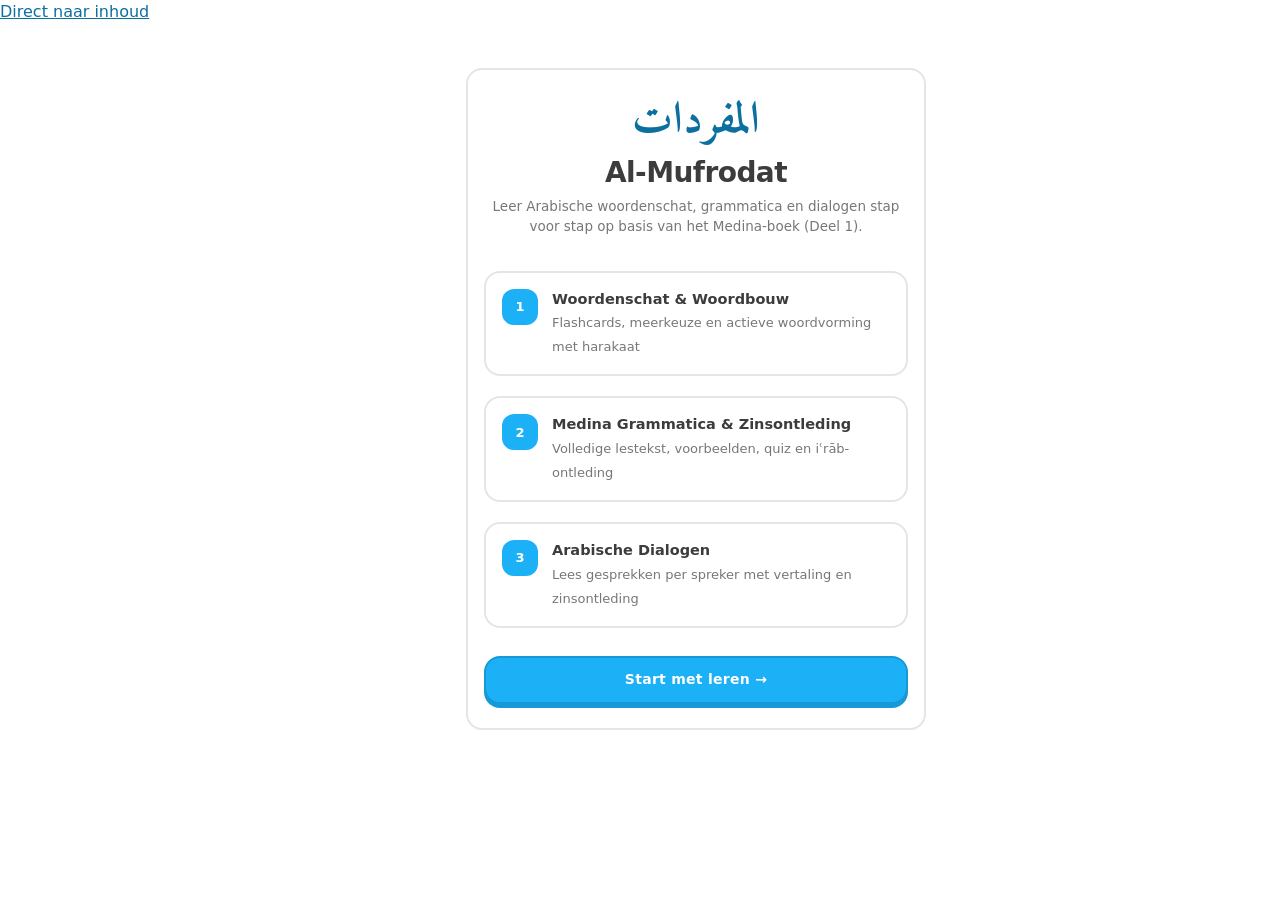
==== commit 697b7e4e: "Cache-bust vocab_duo voor nieuw leerpad" ====
--- a/index.html
+++ b/index.html
@@ -9,7 +9,7 @@
 <link rel="icon" type="image/svg+xml" href="assets/al-mufrodat-logo.svg">
 <meta name="description" content="Leer Arabische woordenschat, grammatica en dialogen met de Medina-methode. Download de woordenlijsten per les als PDF.">
 <link rel="stylesheet" href="styles.css?v=20261110logo">
-<link rel="stylesheet" href="polish.css?v=20261110medina">
+<link rel="stylesheet" href="polish.css?v=20261110logo">
 <link rel="stylesheet" href="duo-theme.css?v=1">
 <script src="duo-theme-boot.js?v=1"></script>
 <script src="lessons_v2.js?v=20261110logo"></script>
@@ -17,45 +17,16 @@
 <script src="parse_data.js?v=20261110logo"></script>
 <script src="exercises_v2.js?v=20261110logo"></script>
 <script src="conv_duo.js?v=20261110logo"></script>
-<script src="vocab_duo.js?v=20261110medina"></script>
+<script src="vocab_duo.js?v=20261111path"></script>
 <style>
-@import url("duo-theme.css?v=1");
-.duo-head{display:flex;flex-wrap:wrap;gap:12px;align-items:stretch;margin-bottom:18px}
-.duo-stat{flex:1;min-width:100px;background:var(--surface);border:1.5px solid var(--line);border-radius:16px;padding:12px 14px;display:flex;flex-direction:column;gap:2px}
-.duo-stat .k{font-size:11px;font-weight:700;letter-spacing:.06em;text-transform:uppercase;color:var(--muted)}
-.duo-stat .v{font-size:22px;font-weight:800;color:var(--forest);line-height:1.15}
-.duo-stat.gold .v{color:var(--gold)}
-.duo-stat.fire .v{color:#e85d04}
-.duo-tools{display:flex;flex-wrap:wrap;gap:8px;margin-bottom:16px;align-items:center}
-.duo-tools .grow{flex:1}
-.duo-path{display:flex;flex-direction:column;align-items:center;gap:0;max-width:420px;margin:0 auto;padding:8px 0 24px}
-.duo-node-wrap{display:flex;flex-direction:column;align-items:center;width:100%;position:relative}
-.duo-connector{width:4px;height:22px;background:var(--line);border-radius:4px}
-.duo-node{width:100%;display:flex;align-items:center;gap:14px;padding:12px 14px;background:var(--surface);border:2px solid var(--line);border-radius:18px;cursor:pointer;text-align:start;font:inherit;color:inherit;box-shadow:0 2px 0 var(--line)}
-.duo-node.done{border-color:var(--ok)}
-.duo-node.busy{border-color:var(--gold)}
-.duo-bubble{width:52px;height:52px;border-radius:50%;flex-shrink:0;display:grid;place-items:center;font-weight:800;font-size:16px;background:var(--paper-deep);color:var(--muted);border:3px solid var(--line)}
-.duo-node.busy .duo-bubble{background:var(--gold);color:#173B3F}
-.duo-node.done .duo-bubble{background:var(--ok);color:#fff}
-.duo-node-body{flex:1;min-width:0}
-.duo-node-body strong{display:block;font-size:15px;font-weight:700}
-.duo-node-body span{font-size:12.5px;color:var(--muted)}
-.duo-node-cta{font-size:12px;font-weight:700;color:var(--forest)}
-.flash-card .hint,.flash-card .translit,.card .translit,.translit{display:none!important}
-.qcard .q-pic{margin:0 0 10px!important}
-.qcard .qar,.qcard .big-ar{font-size:clamp(26px,7vw,38px)!important;margin-top:8px!important}
-.gram-sec-title{display:none!important}
+/* small layout helpers kept in index for boot reliability */
 .vocab-pdf-link{display:inline-flex;align-items:center;justify-content:center;min-height:40px;align-self:flex-end;margin:8px 6px 4px;padding:7px 14px;border:1px solid var(--line);border-radius:12px;color:var(--forest);background:var(--surface);font-size:13px;font-weight:750;text-decoration:none}
 .vocab-pdf-link:hover,.vocab-pdf-link:focus-visible{border-color:var(--gold);background:var(--forest-soft);outline-offset:2px}
-.sb-brand-mark[src]{display:block;width:40px;height:40px;object-fit:contain;border:0;background:transparent;border-radius:0}
 </style>
 </head>
 <body>
-<div id="sidebar-host"></div>
-<div id="topbar-host"></div>
-<div id="app"><p style="padding:2rem;font-family:system-ui">Laden…</p></div>
-<div id="tabbar-host"></div>
-<div class="toast" id="toast"></div>
+<a class="skip" href="#app">Direct naar inhoud</a>
+<div id="app" aria-live="off"><p class="loading" style="padding:2rem;font-family:system-ui">Laden…</p></div>
 <script src="app_bootstrap.js?v=1"></script>
 </body>
 </html>
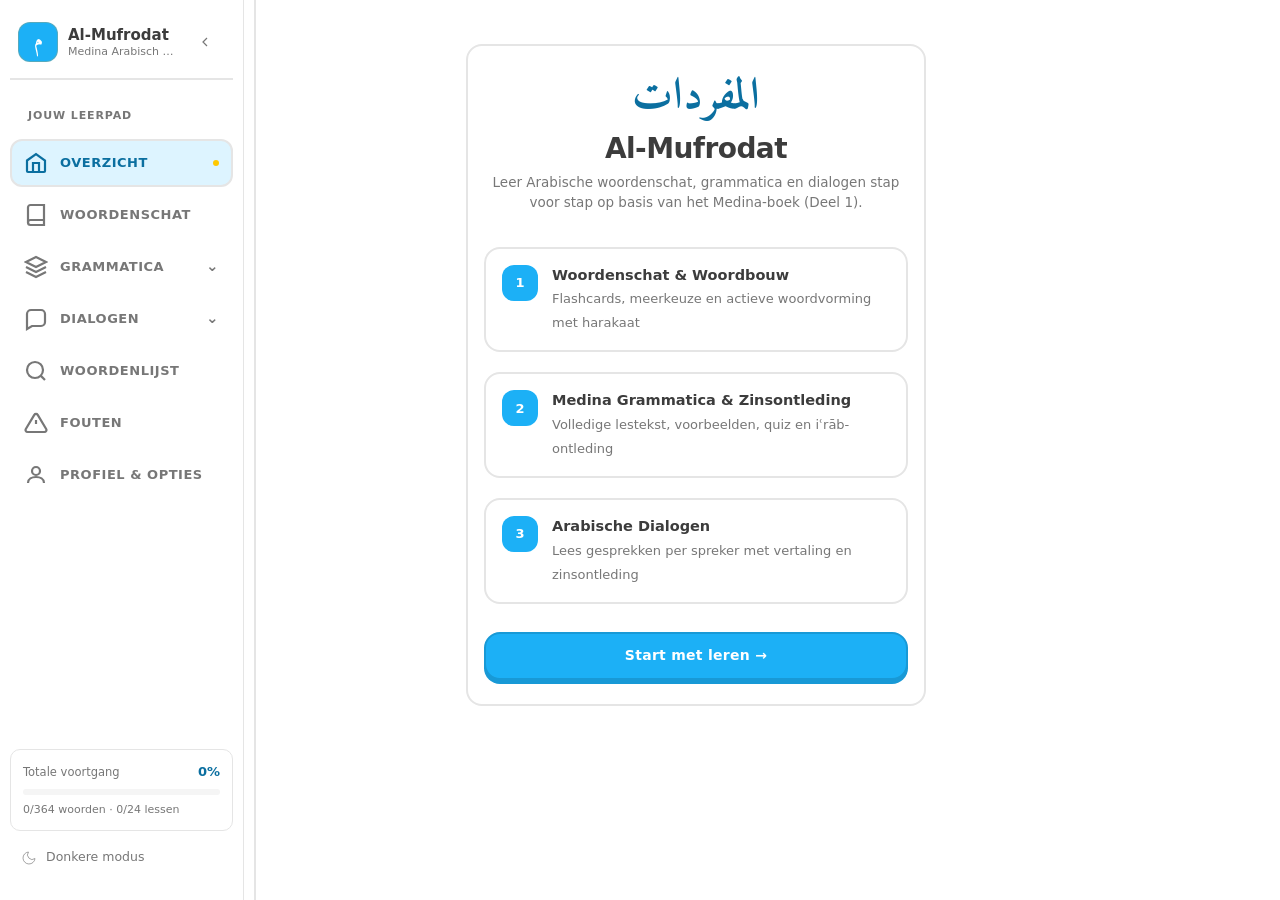
==== commit 0dcfb7ae: "Herstel index.html + cache-bust vocab_duo leerpad" ====
--- a/index.html
+++ b/index.html
@@ -9,7 +9,7 @@
 <link rel="icon" type="image/svg+xml" href="assets/al-mufrodat-logo.svg">
 <meta name="description" content="Leer Arabische woordenschat, grammatica en dialogen met de Medina-methode. Download de woordenlijsten per les als PDF.">
 <link rel="stylesheet" href="styles.css?v=20261110logo">
-<link rel="stylesheet" href="polish.css?v=20261110logo">
+<link rel="stylesheet" href="polish.css?v=20261110medina">
 <link rel="stylesheet" href="duo-theme.css?v=1">
 <script src="duo-theme-boot.js?v=1"></script>
 <script src="lessons_v2.js?v=20261110logo"></script>
@@ -19,14 +19,43 @@
 <script src="conv_duo.js?v=20261110logo"></script>
 <script src="vocab_duo.js?v=20261111path"></script>
 <style>
-/* small layout helpers kept in index for boot reliability */
+@import url("duo-theme.css?v=1");
+.duo-head{display:flex;flex-wrap:wrap;gap:12px;align-items:stretch;margin-bottom:18px}
+.duo-stat{flex:1;min-width:100px;background:var(--surface);border:1.5px solid var(--line);border-radius:16px;padding:12px 14px;display:flex;flex-direction:column;gap:2px}
+.duo-stat .k{font-size:11px;font-weight:700;letter-spacing:.06em;text-transform:uppercase;color:var(--muted)}
+.duo-stat .v{font-size:22px;font-weight:800;color:var(--forest);line-height:1.15}
+.duo-stat.gold .v{color:var(--gold)}
+.duo-stat.fire .v{color:#e85d04}
+.duo-tools{display:flex;flex-wrap:wrap;gap:8px;margin-bottom:16px;align-items:center}
+.duo-tools .grow{flex:1}
+.duo-path{display:flex;flex-direction:column;align-items:center;gap:0;max-width:420px;margin:0 auto;padding:8px 0 24px}
+.duo-node-wrap{display:flex;flex-direction:column;align-items:center;width:100%;position:relative}
+.duo-connector{width:4px;height:22px;background:var(--line);border-radius:4px}
+.duo-node{width:100%;display:flex;align-items:center;gap:14px;padding:12px 14px;background:var(--surface);border:2px solid var(--line);border-radius:18px;cursor:pointer;text-align:start;font:inherit;color:inherit;box-shadow:0 2px 0 var(--line)}
+.duo-node.done{border-color:var(--ok)}
+.duo-node.busy{border-color:var(--gold)}
+.duo-bubble{width:52px;height:52px;border-radius:50%;flex-shrink:0;display:grid;place-items:center;font-weight:800;font-size:16px;background:var(--paper-deep);color:var(--muted);border:3px solid var(--line)}
+.duo-node.busy .duo-bubble{background:var(--gold);color:#173B3F}
+.duo-node.done .duo-bubble{background:var(--ok);color:#fff}
+.duo-node-body{flex:1;min-width:0}
+.duo-node-body strong{display:block;font-size:15px;font-weight:700}
+.duo-node-body span{font-size:12.5px;color:var(--muted)}
+.duo-node-cta{font-size:12px;font-weight:700;color:var(--forest)}
+.flash-card .hint,.flash-card .translit,.card .translit,.translit{display:none!important}
+.qcard .q-pic{margin:0 0 10px!important}
+.qcard .qar,.qcard .big-ar{font-size:clamp(26px,7vw,38px)!important;margin-top:8px!important}
+.gram-sec-title{display:none!important}
 .vocab-pdf-link{display:inline-flex;align-items:center;justify-content:center;min-height:40px;align-self:flex-end;margin:8px 6px 4px;padding:7px 14px;border:1px solid var(--line);border-radius:12px;color:var(--forest);background:var(--surface);font-size:13px;font-weight:750;text-decoration:none}
 .vocab-pdf-link:hover,.vocab-pdf-link:focus-visible{border-color:var(--gold);background:var(--forest-soft);outline-offset:2px}
+.sb-brand-mark[src]{display:block;width:40px;height:40px;object-fit:contain;border:0;background:transparent;border-radius:0}
 </style>
 </head>
 <body>
-<a class="skip" href="#app">Direct naar inhoud</a>
-<div id="app" aria-live="off"><p class="loading" style="padding:2rem;font-family:system-ui">Laden…</p></div>
+<div id="sidebar-host"></div>
+<div id="topbar-host"></div>
+<div id="app"><p style="padding:2rem;font-family:system-ui">Laden…</p></div>
+<div id="tabbar-host"></div>
+<div class="toast" id="toast"></div>
 <script src="app_bootstrap.js?v=1"></script>
 </body>
 </html>
